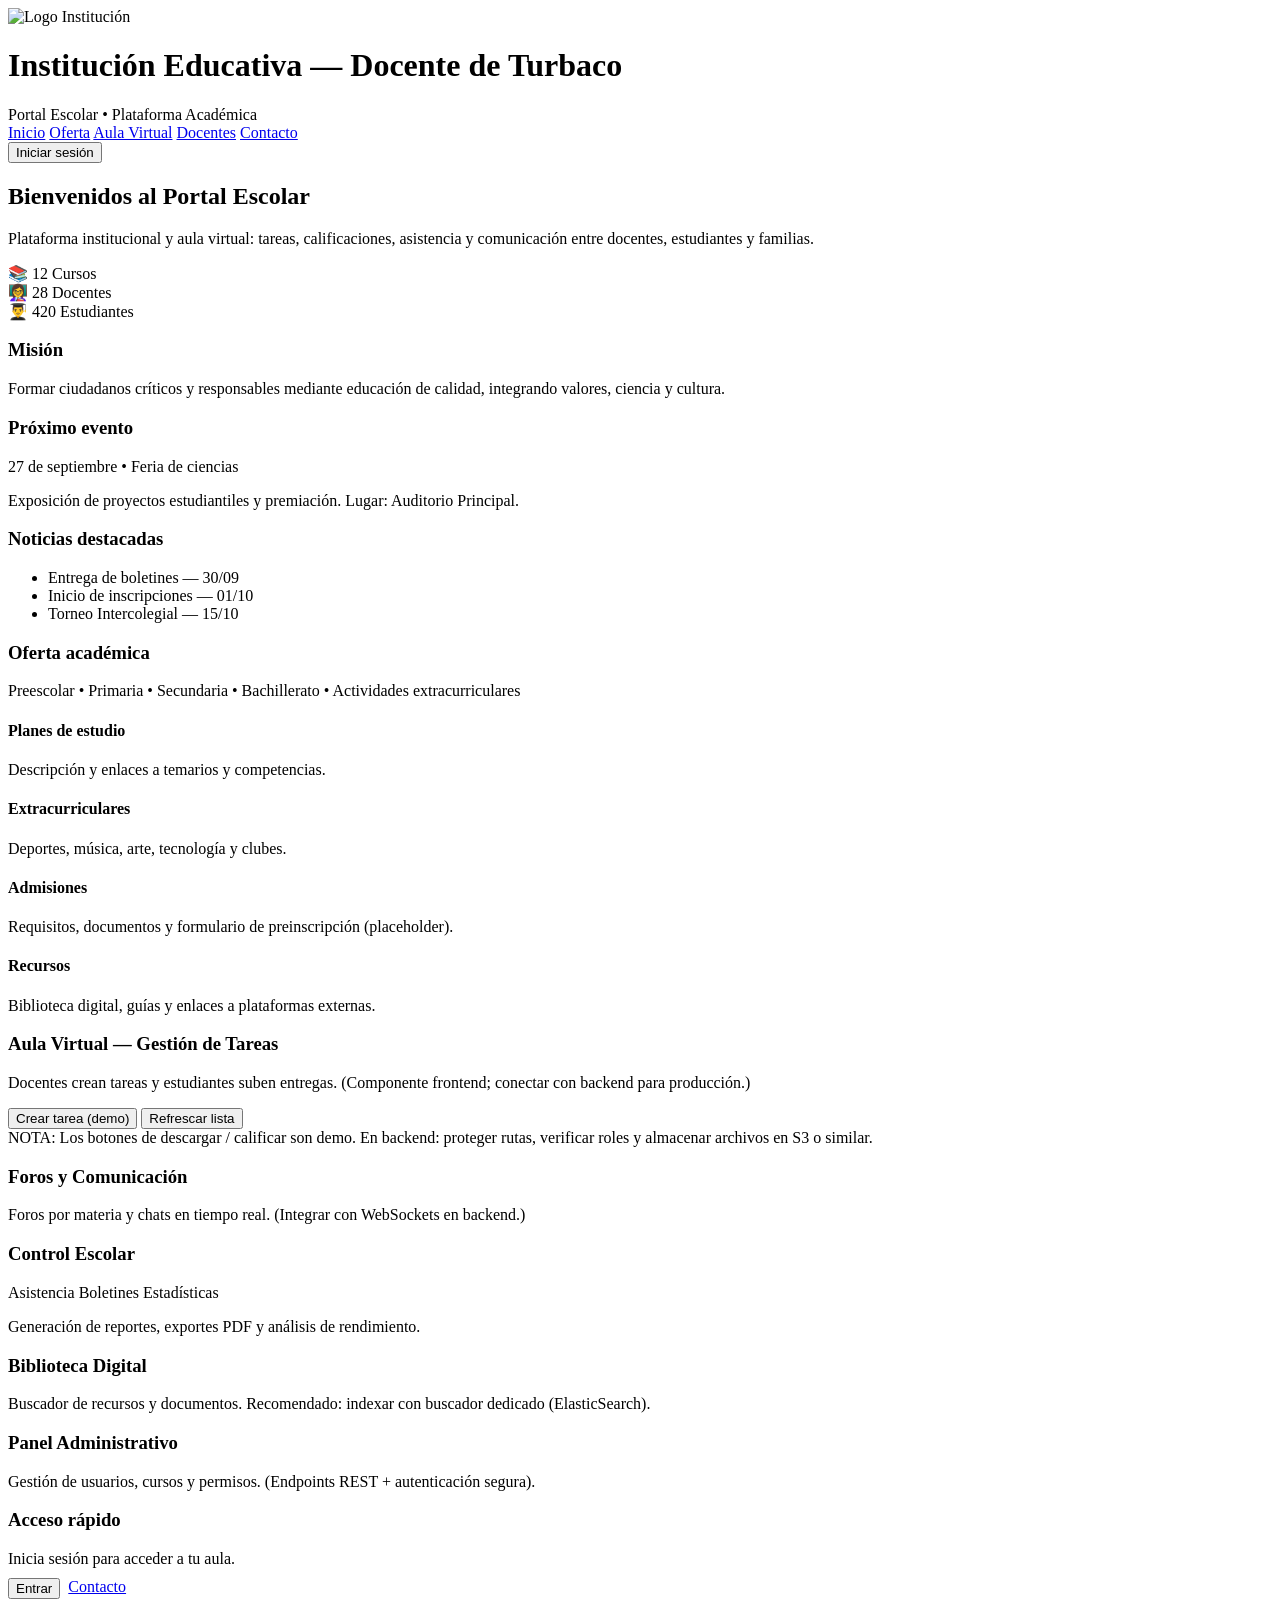
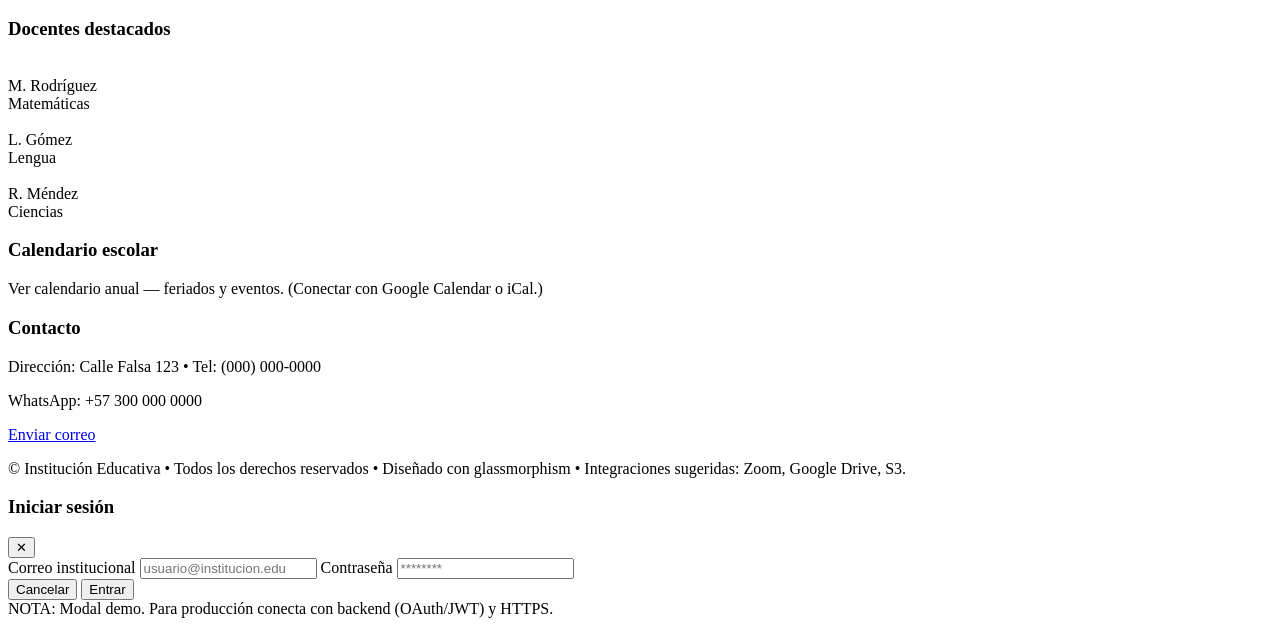
==== index.html @ c8704dec "Add files via upload" ====
<!doctype html>
<html lang="es">
<head>
  <meta charset="utf-8" />
  <meta name="viewport" content="width=device-width,initial-scale=1" />
  <title>Portal Escolar • Institución Educativa</title>
  <meta name="description" content="Portal escolar completo con aula virtual, gestión de tareas y diseño glassmorphism." />
  <link rel="icon" href="assets/favicon.ico" />
  <link rel="stylesheet" href="css/styles.css">
</head>
<body>
  <div class="container">
    <!-- HEADER -->
    <header class="topbar">
      <div class="brand">
        <img src="assets/logo.png" alt="Logo Institución" />
        <div>
          <h1>Institución Educativa — Docente de Turbaco</h1>
          <div class="muted subtitle">Portal Escolar • Plataforma Académica</div>
        </div>
      </div>

      <nav class="main-nav" aria-label="Navegación principal">
        <a href="#home">Inicio</a>
        <a href="#oferta">Oferta</a>
        <a href="#tareas">Aula Virtual</a>
        <a href="#docentes">Docentes</a>
        <a href="#contacto">Contacto</a>
      </nav>

      <div class="actions">
        <button class="btn" id="open-login">Iniciar sesión</button>
      </div>
    </header>

    <!-- HERO -->
    <section class="hero">
      <div class="hero-left glass" id="home">
        <h2>Bienvenidos al Portal Escolar</h2>
        <p class="lead">Plataforma institucional y aula virtual: tareas, calificaciones, asistencia y comunicación entre docentes, estudiantes y familias.</p>

        <div class="stats">
          <div class="stat">📚 12 Cursos</div>
          <div class="stat">👩‍🏫 28 Docentes</div>
          <div class="stat">👨‍🎓 420 Estudiantes</div>
        </div>

        <div class="divider"></div>

        <h3>Misión</h3>
        <p class="muted">Formar ciudadanos críticos y responsables mediante educación de calidad, integrando valores, ciencia y cultura.</p>
      </div>

      <aside class="hero-right">
        <div class="glass card">
          <h3>Próximo evento</h3>
          <div class="muted">27 de septiembre • Feria de ciencias</div>
          <p class="muted small">Exposición de proyectos estudiantiles y premiación. Lugar: Auditorio Principal.</p>
        </div>

        <div class="glass card">
          <h3>Noticias destacadas</h3>
          <ul class="muted small">
            <li>Entrega de boletines — 30/09</li>
            <li>Inicio de inscripciones — 01/10</li>
            <li>Torneo Intercolegial — 15/10</li>
          </ul>
        </div>
      </aside>
    </section>

    <!-- GRID PRINCIPAL -->
    <main class="grid">
      <!-- LEFT: contenido-->
      <div class="content">

        <!-- Oferta académica -->
        <section class="glass section" id="oferta" aria-labelledby="oferta-title">
          <div class="full">
            <h3 id="oferta-title">Oferta académica</h3>
            <p class="muted">Preescolar • Primaria • Secundaria • Bachillerato • Actividades extracurriculares</p>
          </div>

          <div class="item glass">
            <h4>Planes de estudio</h4>
            <p class="muted">Descripción y enlaces a temarios y competencias.</p>
          </div>

          <div class="item glass">
            <h4>Extracurriculares</h4>
            <p class="muted">Deportes, música, arte, tecnología y clubes.</p>
          </div>

          <div class="item glass">
            <h4>Admisiones</h4>
            <p class="muted">Requisitos, documentos y formulario de preinscripción (placeholder).</p>
          </div>

          <div class="item glass">
            <h4>Recursos</h4>
            <p class="muted">Biblioteca digital, guías y enlaces a plataformas externas.</p>
          </div>
        </section>

        <!-- Aula Virtual / Tareas -->
        <section class="glass task-module" id="tareas" aria-labelledby="tareas-title">
          <h3 id="tareas-title">Aula Virtual — Gestión de Tareas</h3>
          <p class="muted">Docentes crean tareas y estudiantes suben entregas. (Componente frontend; conectar con backend para producción.)</p>

          <div class="actions-quick">
            <button class="tag" id="createTaskBtn">Crear tarea (demo)</button>
            <button class="tag" id="refreshTasksBtn">Refrescar lista</button>
          </div>

          <div class="task-list" id="taskList" aria-live="polite"></div>

          <div class="muted note">NOTA: Los botones de descargar / calificar son demo. En backend: proteger rutas, verificar roles y almacenar archivos en S3 o similar.</div>
        </section>

        <!-- Foros -->
        <section class="glass">
          <h3>Foros y Comunicación</h3>
          <p class="muted">Foros por materia y chats en tiempo real. (Integrar con WebSockets en backend.)</p>
        </section>

        <!-- Control escolar -->
        <section class="glass">
          <h3>Control Escolar</h3>
          <div class="tags">
            <span class="tag">Asistencia</span>
            <span class="tag">Boletines</span>
            <span class="tag">Estadísticas</span>
          </div>
          <p class="muted">Generación de reportes, exportes PDF y análisis de rendimiento.</p>
        </section>

        <!-- Biblioteca -->
        <section class="glass">
          <h3>Biblioteca Digital</h3>
          <p class="muted">Buscador de recursos y documentos. Recomendado: indexar con buscador dedicado (ElasticSearch).</p>
        </section>

        <!-- Admin -->
        <section class="glass">
          <h3>Panel Administrativo</h3>
          <p class="muted">Gestión de usuarios, cursos y permisos. (Endpoints REST + autenticación segura).</p>
        </section>
      </div>

      <!-- RIGHT: sidebar -->
      <aside class="sidebar">
        <div class="glass panel">
          <h3>Acceso rápido</h3>
          <div class="muted">Inicia sesión para acceder a tu aula.</div>
          <div style="display:flex; gap:8px; margin-top:10px">
            <button class="btn" id="open-login-2">Entrar</button>
            <a href="#contacto" class="tag link">Contacto</a>
          </div>
        </div>

        <div class="glass panel" id="docentes">
          <h3>Docentes destacados</h3>
          <div class="teacher-list">
            <div class="teacher">
              <img src="https://via.placeholder.com/64" alt="">
              <div class="name">M. Rodríguez</div>
              <div class="muted small">Matemáticas</div>
            </div>
            <div class="teacher">
              <img src="https://via.placeholder.com/64" alt="">
              <div class="name">L. Gómez</div>
              <div class="muted small">Lengua</div>
            </div>
            <div class="teacher">
              <img src="https://via.placeholder.com/64" alt="">
              <div class="name">R. Méndez</div>
              <div class="muted small">Ciencias</div>
            </div>
          </div>
        </div>

        <div class="glass panel">
          <h3>Calendario escolar</h3>
          <p class="muted small">Ver calendario anual — feriados y eventos. (Conectar con Google Calendar o iCal.)</p>
        </div>

        <div class="glass panel" id="contacto">
          <h3>Contacto</h3>
          <p class="muted small">Dirección: Calle Falsa 123 • Tel: (000) 000-0000</p>
          <p class="muted small">WhatsApp: +57 300 000 0000</p>
          <p><a class="tag" href="mailto:colegio@ejemplo.edu">Enviar correo</a></p>
        </div>
      </aside>
    </main>

    <footer class="glass footer">
      © <span id="year"></span> Institución Educativa • Todos los derechos reservados • Diseñado con glassmorphism • Integraciones sugeridas: Zoom, Google Drive, S3.
    </footer>
  </div>

  <!-- LOGIN MODAL (FRONTEND SIMULADO) -->
  <div id="loginModal" class="modal" aria-hidden="true">
    <div class="modal-card">
      <div class="modal-head">
        <h3>Iniciar sesión</h3>
        <button class="close" id="closeLogin">✕</button>
      </div>

      <div class="modal-body">
        <label class="muted">Correo institucional</label>
        <input id="email" type="email" placeholder="usuario@institucion.edu" />
        <label class="muted">Contraseña</label>
        <input id="pass" type="password" placeholder="********" />
        <div class="modal-actions">
          <button class="tag" id="cancelLogin">Cancelar</button>
          <button class="btn" id="doLogin">Entrar</button>
        </div>
        <div class="muted small note">NOTA: Modal demo. Para producción conecta con backend (OAuth/JWT) y HTTPS.</div>
      </div>
    </div>
  </div>

  <script src="js/app.js"></script>
</body>
</html>
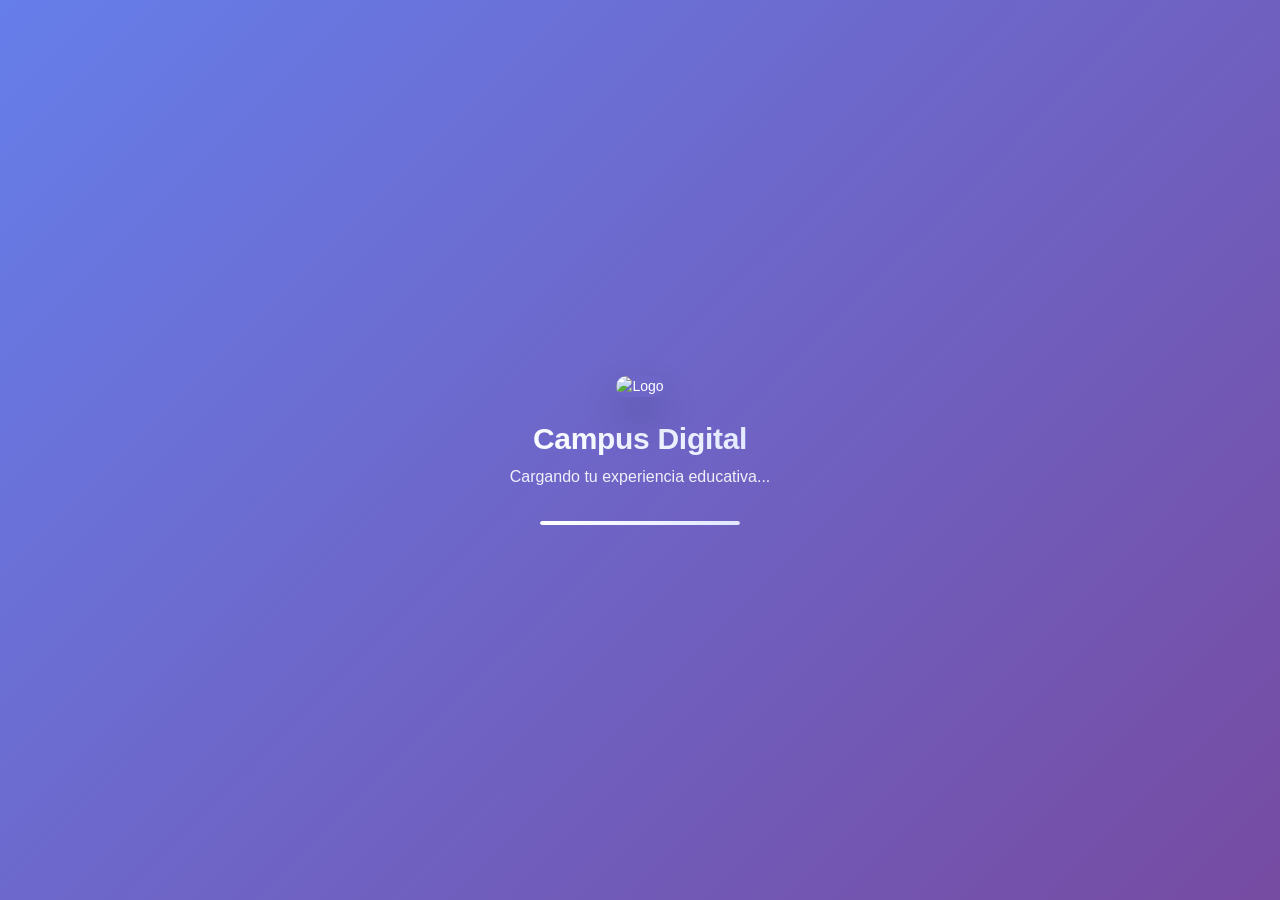
==== commit 48aa4adc: "Add files via upload" ====
--- a/index.html
+++ b/index.html
@@ -1,225 +1,705 @@
-<!doctype html>
-<html lang="es">
-<head>
-  <meta charset="utf-8" />
-  <meta name="viewport" content="width=device-width,initial-scale=1" />
-  <title>Portal Escolar • Institución Educativa</title>
-  <meta name="description" content="Portal escolar completo con aula virtual, gestión de tareas y diseño glassmorphism." />
-  <link rel="icon" href="assets/favicon.ico" />
-  <link rel="stylesheet" href="css/styles.css">
-</head>
-<body>
-  <div class="container">
-    <!-- HEADER -->
-    <header class="topbar">
-      <div class="brand">
-        <img src="assets/logo.png" alt="Logo Institución" />
-        <div>
-          <h1>Institución Educativa — Docente de Turbaco</h1>
-          <div class="muted subtitle">Portal Escolar • Plataforma Académica</div>
-        </div>
-      </div>
-
-      <nav class="main-nav" aria-label="Navegación principal">
-        <a href="#home">Inicio</a>
-        <a href="#oferta">Oferta</a>
-        <a href="#tareas">Aula Virtual</a>
-        <a href="#docentes">Docentes</a>
-        <a href="#contacto">Contacto</a>
-      </nav>
-
-      <div class="actions">
-        <button class="btn" id="open-login">Iniciar sesión</button>
-      </div>
-    </header>
-
-    <!-- HERO -->
-    <section class="hero">
-      <div class="hero-left glass" id="home">
-        <h2>Bienvenidos al Portal Escolar</h2>
-        <p class="lead">Plataforma institucional y aula virtual: tareas, calificaciones, asistencia y comunicación entre docentes, estudiantes y familias.</p>
-
-        <div class="stats">
-          <div class="stat">📚 12 Cursos</div>
-          <div class="stat">👩‍🏫 28 Docentes</div>
-          <div class="stat">👨‍🎓 420 Estudiantes</div>
-        </div>
-
-        <div class="divider"></div>
-
-        <h3>Misión</h3>
-        <p class="muted">Formar ciudadanos críticos y responsables mediante educación de calidad, integrando valores, ciencia y cultura.</p>
-      </div>
-
-      <aside class="hero-right">
-        <div class="glass card">
-          <h3>Próximo evento</h3>
-          <div class="muted">27 de septiembre • Feria de ciencias</div>
-          <p class="muted small">Exposición de proyectos estudiantiles y premiación. Lugar: Auditorio Principal.</p>
-        </div>
-
-        <div class="glass card">
-          <h3>Noticias destacadas</h3>
-          <ul class="muted small">
-            <li>Entrega de boletines — 30/09</li>
-            <li>Inicio de inscripciones — 01/10</li>
-            <li>Torneo Intercolegial — 15/10</li>
-          </ul>
-        </div>
-      </aside>
-    </section>
-
-    <!-- GRID PRINCIPAL -->
-    <main class="grid">
-      <!-- LEFT: contenido-->
-      <div class="content">
-
-        <!-- Oferta académica -->
-        <section class="glass section" id="oferta" aria-labelledby="oferta-title">
-          <div class="full">
-            <h3 id="oferta-title">Oferta académica</h3>
-            <p class="muted">Preescolar • Primaria • Secundaria • Bachillerato • Actividades extracurriculares</p>
-          </div>
-
-          <div class="item glass">
-            <h4>Planes de estudio</h4>
-            <p class="muted">Descripción y enlaces a temarios y competencias.</p>
-          </div>
-
-          <div class="item glass">
-            <h4>Extracurriculares</h4>
-            <p class="muted">Deportes, música, arte, tecnología y clubes.</p>
-          </div>
-
-          <div class="item glass">
-            <h4>Admisiones</h4>
-            <p class="muted">Requisitos, documentos y formulario de preinscripción (placeholder).</p>
-          </div>
-
-          <div class="item glass">
-            <h4>Recursos</h4>
-            <p class="muted">Biblioteca digital, guías y enlaces a plataformas externas.</p>
-          </div>
-        </section>
-
-        <!-- Aula Virtual / Tareas -->
-        <section class="glass task-module" id="tareas" aria-labelledby="tareas-title">
-          <h3 id="tareas-title">Aula Virtual — Gestión de Tareas</h3>
-          <p class="muted">Docentes crean tareas y estudiantes suben entregas. (Componente frontend; conectar con backend para producción.)</p>
-
-          <div class="actions-quick">
-            <button class="tag" id="createTaskBtn">Crear tarea (demo)</button>
-            <button class="tag" id="refreshTasksBtn">Refrescar lista</button>
-          </div>
-
-          <div class="task-list" id="taskList" aria-live="polite"></div>
-
-          <div class="muted note">NOTA: Los botones de descargar / calificar son demo. En backend: proteger rutas, verificar roles y almacenar archivos en S3 o similar.</div>
-        </section>
-
-        <!-- Foros -->
-        <section class="glass">
-          <h3>Foros y Comunicación</h3>
-          <p class="muted">Foros por materia y chats en tiempo real. (Integrar con WebSockets en backend.)</p>
-        </section>
-
-        <!-- Control escolar -->
-        <section class="glass">
-          <h3>Control Escolar</h3>
-          <div class="tags">
-            <span class="tag">Asistencia</span>
-            <span class="tag">Boletines</span>
-            <span class="tag">Estadísticas</span>
-          </div>
-          <p class="muted">Generación de reportes, exportes PDF y análisis de rendimiento.</p>
-        </section>
-
-        <!-- Biblioteca -->
-        <section class="glass">
-          <h3>Biblioteca Digital</h3>
-          <p class="muted">Buscador de recursos y documentos. Recomendado: indexar con buscador dedicado (ElasticSearch).</p>
-        </section>
-
-        <!-- Admin -->
-        <section class="glass">
-          <h3>Panel Administrativo</h3>
-          <p class="muted">Gestión de usuarios, cursos y permisos. (Endpoints REST + autenticación segura).</p>
-        </section>
-      </div>
-
-      <!-- RIGHT: sidebar -->
-      <aside class="sidebar">
-        <div class="glass panel">
-          <h3>Acceso rápido</h3>
-          <div class="muted">Inicia sesión para acceder a tu aula.</div>
-          <div style="display:flex; gap:8px; margin-top:10px">
-            <button class="btn" id="open-login-2">Entrar</button>
-            <a href="#contacto" class="tag link">Contacto</a>
-          </div>
-        </div>
-
-        <div class="glass panel" id="docentes">
-          <h3>Docentes destacados</h3>
-          <div class="teacher-list">
-            <div class="teacher">
-              <img src="https://via.placeholder.com/64" alt="">
-              <div class="name">M. Rodríguez</div>
-              <div class="muted small">Matemáticas</div>
-            </div>
-            <div class="teacher">
-              <img src="https://via.placeholder.com/64" alt="">
-              <div class="name">L. Gómez</div>
-              <div class="muted small">Lengua</div>
-            </div>
-            <div class="teacher">
-              <img src="https://via.placeholder.com/64" alt="">
-              <div class="name">R. Méndez</div>
-              <div class="muted small">Ciencias</div>
-            </div>
-          </div>
-        </div>
-
-        <div class="glass panel">
-          <h3>Calendario escolar</h3>
-          <p class="muted small">Ver calendario anual — feriados y eventos. (Conectar con Google Calendar o iCal.)</p>
-        </div>
-
-        <div class="glass panel" id="contacto">
-          <h3>Contacto</h3>
-          <p class="muted small">Dirección: Calle Falsa 123 • Tel: (000) 000-0000</p>
-          <p class="muted small">WhatsApp: +57 300 000 0000</p>
-          <p><a class="tag" href="mailto:colegio@ejemplo.edu">Enviar correo</a></p>
-        </div>
-      </aside>
-    </main>
-
-    <footer class="glass footer">
-      © <span id="year"></span> Institución Educativa • Todos los derechos reservados • Diseñado con glassmorphism • Integraciones sugeridas: Zoom, Google Drive, S3.
-    </footer>
-  </div>
-
-  <!-- LOGIN MODAL (FRONTEND SIMULADO) -->
-  <div id="loginModal" class="modal" aria-hidden="true">
-    <div class="modal-card">
-      <div class="modal-head">
-        <h3>Iniciar sesión</h3>
-        <button class="close" id="closeLogin">✕</button>
-      </div>
-
-      <div class="modal-body">
-        <label class="muted">Correo institucional</label>
-        <input id="email" type="email" placeholder="usuario@institucion.edu" />
-        <label class="muted">Contraseña</label>
-        <input id="pass" type="password" placeholder="********" />
-        <div class="modal-actions">
-          <button class="tag" id="cancelLogin">Cancelar</button>
-          <button class="btn" id="doLogin">Entrar</button>
-        </div>
-        <div class="muted small note">NOTA: Modal demo. Para producción conecta con backend (OAuth/JWT) y HTTPS.</div>
-      </div>
-    </div>
-  </div>
-
-  <script src="js/app.js"></script>
-</body>
-</html>
+<!DOCTYPE html>
+<html lang="es">
+<head>
+    <meta charset="UTF-8">
+    <meta name="viewport" content="width=device-width, initial-scale=1.0">
+    <title>Campus Digital - Colegio San Martín de Porres</title>
+    <meta name="description" content="Plataforma educativa digital más avanzada para educación virtual e híbrida">
+    <meta name="keywords" content="educación, virtual, inteligencia artificial, aulas virtuales">
+    
+    <!-- PWA Configuration -->
+    <link rel="manifest" href="#" data-manifest>
+    <meta name="theme-color" content="#3b82f6">
+    <meta name="apple-mobile-web-app-capable" content="yes">
+    <meta name="apple-mobile-web-app-status-bar-style" content="default">
+    <meta name="apple-mobile-web-app-title" content="Campus Digital">
+    
+    <!-- Preconnect for performance -->
+    <link rel="preconnect" href="https://fonts.googleapis.com">
+    <link rel="preconnect" href="https://cdn.jsdelivr.net">
+    
+    <!-- External Libraries -->
+    <script src="https://cdn.jsdelivr.net/npm/chart.js"></script>
+    <script src="https://unpkg.com/lottie-web@5.12.2/build/player/lottie.min.js"></script>
+    
+    <link rel="stylesheet" href="style.css">
+</head>
+<body>
+    <!-- Splash Screen -->
+    <div id="splash-screen" class="splash-screen">
+        <div class="splash-content">
+            <div class="splash-logo">
+                <img src="https://ui-avatars.com/api/?name=CSM&background=3b82f6&color=fff&size=100" alt="Logo" class="splash-img">
+            </div>
+            <h1 class="splash-title">Campus Digital</h1>
+            <p class="splash-subtitle">Cargando tu experiencia educativa...</p>
+            <div class="splash-loader">
+                <div class="loader-bar"></div>
+            </div>
+        </div>
+    </div>
+
+    <!-- Login Screen -->
+    <div id="login-screen" class="login-screen hidden">
+        <div class="login-container">
+            <div class="login-header">
+                <img src="https://ui-avatars.com/api/?name=CSM&background=3b82f6&color=fff&size=80" alt="Logo" class="login-logo">
+                <h1>Campus Digital</h1>
+                <p>Colegio San Martín de Porres</p>
+            </div>
+            
+            <form id="login-form" class="login-form">
+                <div class="form-group">
+                    <label class="form-label">Email o Código Estudiantil</label>
+                    <input type="text" class="form-control" id="login-email" required placeholder="maria.gonzalez@colegiosanmartin.edu.co">
+                </div>
+                
+                <div class="form-group">
+                    <label class="form-label">Contraseña</label>
+                    <div class="password-input-container">
+                        <input type="password" class="form-control" id="login-password" required placeholder="••••••••">
+                        <button type="button" class="password-toggle" id="toggle-password">👁️</button>
+                    </div>
+                </div>
+                
+                <div class="form-group">
+                    <label class="checkbox-label">
+                        <input type="checkbox" id="remember-me">
+                        <span class="checkmark"></span>
+                        Recordar sesión
+                    </label>
+                </div>
+                
+                <button type="submit" class="btn btn--primary btn--full-width login-btn">Iniciar Sesión</button>
+                
+                <div class="login-options">
+                    <a href="#" class="login-link">¿Olvidaste tu contraseña?</a>
+                    <a href="#" class="login-link" id="register-link">Crear cuenta nueva</a>
+                </div>
+                
+                <div class="login-divider">
+                    <span>O continúa con</span>
+                </div>
+                
+                <div class="social-login">
+                    <button type="button" class="btn btn--outline social-btn">
+                        <span>🔐</span> Google SSO
+                    </button>
+                    <button type="button" class="btn btn--outline social-btn">
+                        <span>🏢</span> Microsoft 365
+                    </button>
+                </div>
+            </form>
+        </div>
+    </div>
+
+    <!-- 2FA Screen -->
+    <div id="twofa-screen" class="login-screen hidden">
+        <div class="login-container">
+            <div class="login-header">
+                <h2>Verificación en Dos Pasos</h2>
+                <p>Ingresa el código de 6 dígitos enviado a tu dispositivo</p>
+            </div>
+            
+            <form id="twofa-form" class="login-form">
+                <div class="twofa-inputs">
+                    <input type="text" class="twofa-digit" maxlength="1" pattern="[0-9]" required>
+                    <input type="text" class="twofa-digit" maxlength="1" pattern="[0-9]" required>
+                    <input type="text" class="twofa-digit" maxlength="1" pattern="[0-9]" required>
+                    <input type="text" class="twofa-digit" maxlength="1" pattern="[0-9]" required>
+                    <input type="text" class="twofa-digit" maxlength="1" pattern="[0-9]" required>
+                    <input type="text" class="twofa-digit" maxlength="1" pattern="[0-9]" required>
+                </div>
+                
+                <button type="submit" class="btn btn--primary btn--full-width">Verificar</button>
+                
+                <div class="twofa-options">
+                    <button type="button" class="btn btn--outline btn--sm" id="resend-code">Reenviar código</button>
+                    <button type="button" class="btn btn--outline btn--sm" id="use-backup">Usar código de respaldo</button>
+                </div>
+            </form>
+        </div>
+    </div>
+
+    <!-- Onboarding Screen -->
+    <div id="onboarding-screen" class="onboarding-screen hidden">
+        <div class="onboarding-container">
+            <div class="onboarding-progress">
+                <div class="progress-bar">
+                    <div class="progress-fill" id="onboarding-progress"></div>
+                </div>
+                <span class="progress-text">Paso <span id="current-step">1</span> de 4</span>
+            </div>
+            
+            <div class="onboarding-content" id="onboarding-content">
+                <!-- Steps will be dynamically inserted -->
+            </div>
+            
+            <div class="onboarding-navigation">
+                <button class="btn btn--outline" id="prev-step" style="visibility: hidden;">Anterior</button>
+                <button class="btn btn--primary" id="next-step">Siguiente</button>
+            </div>
+        </div>
+    </div>
+
+    <!-- Main Application -->
+    <div id="main-app" class="main-app hidden">
+        <!-- Navigation Sidebar -->
+        <nav class="sidebar" id="sidebar">
+            <div class="sidebar-header">
+                <img src="https://ui-avatars.com/api/?name=CSM&background=3b82f6&color=fff&size=40" alt="Logo" class="sidebar-logo">
+                <div class="sidebar-title">
+                    <h3>Campus Digital</h3>
+                    <span class="sidebar-subtitle">v3.2.1</span>
+                </div>
+                <button class="sidebar-toggle" id="sidebar-toggle">◀</button>
+            </div>
+            
+            <div class="sidebar-user">
+                <img src="https://ui-avatars.com/api/?name=Maria+Gonzalez&background=3b82f6&color=fff&size=48" alt="Avatar" class="user-avatar">
+                <div class="user-info">
+                    <h4>María González</h4>
+                    <span class="user-role">Estudiante - 11° A</span>
+                    <div class="user-level">
+                        <span class="level-badge level-gold">Oro</span>
+                        <span class="level-points">4,250 pts</span>
+                    </div>
+                </div>
+            </div>
+            
+            <ul class="sidebar-menu" id="sidebar-menu">
+                <li class="menu-item active" data-view="dashboard">
+                    <span class="menu-icon">📊</span>
+                    <span class="menu-text">Dashboard</span>
+                    <span class="menu-badge">3</span>
+                </li>
+                <li class="menu-item" data-view="virtual-classroom">
+                    <span class="menu-icon">📹</span>
+                    <span class="menu-text">Aulas Virtuales</span>
+                    <span class="menu-badge live">En vivo</span>
+                </li>
+                <li class="menu-item" data-view="assignments">
+                    <span class="menu-icon">📝</span>
+                    <span class="menu-text">Tareas</span>
+                    <span class="menu-badge">5</span>
+                </li>
+                <li class="menu-item" data-view="exams">
+                    <span class="menu-icon">📋</span>
+                    <span class="menu-text">Exámenes</span>
+                </li>
+                <li class="menu-item" data-view="grades">
+                    <span class="menu-icon">📈</span>
+                    <span class="menu-text">Calificaciones</span>
+                </li>
+                <li class="menu-item" data-view="calendar">
+                    <span class="menu-icon">📅</span>
+                    <span class="menu-text">Calendario</span>
+                </li>
+                <li class="menu-item" data-view="library">
+                    <span class="menu-icon">📚</span>
+                    <span class="menu-text">Biblioteca</span>
+                </li>
+                <li class="menu-item" data-view="messages">
+                    <span class="menu-icon">💬</span>
+                    <span class="menu-text">Mensajes</span>
+                    <span class="menu-badge">2</span>
+                </li>
+                <li class="menu-item" data-view="forums">
+                    <span class="menu-icon">🗣️</span>
+                    <span class="menu-text">Foros</span>
+                </li>
+                <li class="menu-item" data-view="achievements">
+                    <span class="menu-icon">🏆</span>
+                    <span class="menu-text">Logros</span>
+                </li>
+                <li class="menu-separator"></li>
+                <li class="menu-item" data-view="analytics">
+                    <span class="menu-icon">📊</span>
+                    <span class="menu-text">Analytics IA</span>
+                </li>
+                <li class="menu-item" data-view="settings">
+                    <span class="menu-icon">⚙️</span>
+                    <span class="menu-text">Configuración</span>
+                </li>
+            </ul>
+            
+            <div class="sidebar-footer">
+                <div class="server-status">
+                    <div class="status-indicator status-online"></div>
+                    <span>Conectado - 99.97% uptime</span>
+                </div>
+                <button class="btn btn--outline btn--sm" id="logout-btn">Cerrar Sesión</button>
+            </div>
+        </nav>
+
+        <!-- Top Header -->
+        <header class="top-header">
+            <div class="header-left">
+                <button class="btn btn--outline btn--sm mobile-menu-toggle" id="mobile-menu-toggle">☰</button>
+                <div class="breadcrumb" id="breadcrumb">
+                    <span>Dashboard</span>
+                </div>
+            </div>
+            
+            <div class="header-center">
+                <div class="search-container">
+                    <input type="text" class="search-input" placeholder="Buscar materias, tareas, profesores..." id="global-search">
+                    <button class="search-btn">🔍</button>
+                </div>
+            </div>
+            
+            <div class="header-right">
+                <div class="quick-actions">
+                    <button class="quick-action-btn" id="ai-assistant-btn" title="Asistente IA">🤖</button>
+                    <button class="quick-action-btn" id="notifications-btn" title="Notificaciones">
+                        🔔
+                        <span class="notification-dot"></span>
+                    </button>
+                    <button class="quick-action-btn" id="theme-toggle" title="Cambiar tema">🌞</button>
+                </div>
+                
+                <div class="user-menu" id="user-menu">
+                    <img src="https://ui-avatars.com/api/?name=Maria+Gonzalez&background=3b82f6&color=fff&size=32" alt="Avatar" class="user-menu-avatar">
+                    <div class="user-menu-dropdown hidden" id="user-menu-dropdown">
+                        <a href="#" class="dropdown-item">Mi Perfil</a>
+                        <a href="#" class="dropdown-item">Configuración</a>
+                        <a href="#" class="dropdown-item">Ayuda</a>
+                        <hr class="dropdown-separator">
+                        <a href="#" class="dropdown-item" id="logout-dropdown">Cerrar Sesión</a>
+                    </div>
+                </div>
+            </div>
+        </header>
+
+        <!-- Main Content Area -->
+        <main class="main-content" id="main-content">
+            <!-- Dashboard View -->
+            <div id="dashboard-view" class="view active">
+                <div class="dashboard-header">
+                    <div class="welcome-section">
+                        <h1>¡Bienvenida de vuelta, María! 👋</h1>
+                        <p>Es sábado, 27 de septiembre de 2025 - Tienes 3 tareas pendientes y 1 examen próximo</p>
+                    </div>
+                    
+                    <div class="quick-stats">
+                        <div class="stat-card">
+                            <div class="stat-icon">📚</div>
+                            <div class="stat-content">
+                                <h3>8.7</h3>
+                                <p>Promedio General</p>
+                                <span class="stat-change positive">+0.3 este mes</span>
+                            </div>
+                        </div>
+                        <div class="stat-card">
+                            <div class="stat-icon">🏆</div>
+                            <div class="stat-content">
+                                <h3>15</h3>
+                                <p>Ranking Clase</p>
+                                <span class="stat-change positive">↑2 posiciones</span>
+                            </div>
+                        </div>
+                        <div class="stat-card">
+                            <div class="stat-icon">⭐</div>
+                            <div class="stat-content">
+                                <h3>23</h3>
+                                <p>Logros Desbloqueados</p>
+                                <span class="stat-change">2 nuevos</span>
+                            </div>
+                        </div>
+                        <div class="stat-card">
+                            <div class="stat-icon">📈</div>
+                            <div class="stat-content">
+                                <h3>67%</h3>
+                                <p>Progreso Nivel</p>
+                                <span class="stat-change">Oro → Platino</span>
+                            </div>
+                        </div>
+                    </div>
+                </div>
+
+                <div class="dashboard-grid">
+                    <!-- Urgent Tasks Widget -->
+                    <div class="dashboard-widget urgent-tasks">
+                        <div class="widget-header">
+                            <h3>⚠️ Tareas Urgentes</h3>
+                            <button class="widget-action" id="view-all-tasks">Ver todas</button>
+                        </div>
+                        <div class="widget-content">
+                            <div class="urgent-task">
+                                <div class="task-priority high"></div>
+                                <div class="task-info">
+                                    <h4>Análisis de Funciones Cuadráticas</h4>
+                                    <p>Matemáticas • Vence hoy a las 23:59</p>
+                                    <div class="task-progress">
+                                        <div class="progress-bar">
+                                            <div class="progress-fill" style="width: 60%"></div>
+                                        </div>
+                                        <span>60% completado</span>
+                                    </div>
+                                </div>
+                                <button class="btn btn--primary btn--sm">Continuar</button>
+                            </div>
+                        </div>
+                    </div>
+
+                    <!-- Upcoming Events -->
+                    <div class="dashboard-widget upcoming-events">
+                        <div class="widget-header">
+                            <h3>📅 Próximos Eventos</h3>
+                            <button class="widget-action" id="view-calendar">Ver calendario</button>
+                        </div>
+                        <div class="widget-content">
+                            <div class="event-item">
+                                <div class="event-date">
+                                    <span class="date-day">28</span>
+                                    <span class="date-month">Sep</span>
+                                </div>
+                                <div class="event-info">
+                                    <h4>Examen Parcial Matemáticas</h4>
+                                    <p>08:00 - 09:30 • Aula 201</p>
+                                    <span class="event-type exam">Examen</span>
+                                </div>
+                            </div>
+                            <div class="event-item">
+                                <div class="event-date">
+                                    <span class="date-day">01</span>
+                                    <span class="date-month">Oct</span>
+                                </div>
+                                <div class="event-info">
+                                    <h4>Feria de Ciencias</h4>
+                                    <p>09:00 - 16:00 • Gimnasio</p>
+                                    <span class="event-type special">Evento Especial</span>
+                                </div>
+                            </div>
+                        </div>
+                    </div>
+
+                    <!-- Performance Analytics -->
+                    <div class="dashboard-widget performance-chart">
+                        <div class="widget-header">
+                            <h3>📊 Rendimiento Académico</h3>
+                            <select class="form-control widget-select">
+                                <option>Últimos 6 meses</option>
+                                <option>Este año</option>
+                                <option>Por materia</option>
+                            </select>
+                        </div>
+                        <div class="widget-content">
+                            <canvas id="performance-chart" style="position: relative; height: 250px;"></canvas>
+                        </div>
+                    </div>
+
+                    <!-- AI Recommendations -->
+                    <div class="dashboard-widget ai-recommendations">
+                        <div class="widget-header">
+                            <h3>🤖 Recomendaciones IA</h3>
+                            <span class="ai-badge">Powered by AI</span>
+                        </div>
+                        <div class="widget-content">
+                            <div class="recommendation-item">
+                                <div class="rec-icon">💡</div>
+                                <div class="rec-content">
+                                    <h4>Refuerza Historia de Colombia</h4>
+                                    <p>Tu rendimiento ha bajado 5% este mes. Te recomiendo revisar las causas de la independencia.</p>
+                                    <button class="btn btn--outline btn--sm">Ver recursos</button>
+                                </div>
+                            </div>
+                            <div class="recommendation-item">
+                                <div class="rec-icon">🎯</div>
+                                <div class="rec-content">
+                                    <h4>Mantén el nivel en Matemáticas</h4>
+                                    <p>Excelente progreso en derivadas. Continúa con esta metodología de estudio.</p>
+                                    <button class="btn btn--outline btn--sm">Ver estrategia</button>
+                                </div>
+                            </div>
+                        </div>
+                    </div>
+
+                    <!-- Recent Messages -->
+                    <div class="dashboard-widget recent-messages">
+                        <div class="widget-header">
+                            <h3>💬 Mensajes Recientes</h3>
+                            <button class="widget-action" id="view-all-messages">Ver todos</button>
+                        </div>
+                        <div class="widget-content">
+                            <div class="message-item unread">
+                                <img src="https://ui-avatars.com/api/?name=Carlos+Lopez&background=ef4444&color=fff&size=40" alt="Avatar" class="message-avatar">
+                                <div class="message-info">
+                                    <h4>Carlos López</h4>
+                                    <p>Recuerda que el examen de derivadas es mañana. Repasa los ejercicios...</p>
+                                    <span class="message-time">Hace 2 horas</span>
+                                </div>
+                                <div class="message-status">
+                                    <span class="unread-dot"></span>
+                                </div>
+                            </div>
+                        </div>
+                    </div>
+
+                    <!-- Study Streak -->
+                    <div class="dashboard-widget study-streak">
+                        <div class="widget-header">
+                            <h3>🔥 Racha de Estudio</h3>
+                        </div>
+                        <div class="widget-content text-center">
+                            <div class="streak-number">7</div>
+                            <p>Días consecutivos</p>
+                            <div class="streak-calendar">
+                                <div class="streak-day active"></div>
+                                <div class="streak-day active"></div>
+                                <div class="streak-day active"></div>
+                                <div class="streak-day active"></div>
+                                <div class="streak-day active"></div>
+                                <div class="streak-day active"></div>
+                                <div class="streak-day active"></div>
+                            </div>
+                            <p class="streak-message">¡Increíble! Mantén el ritmo para desbloquear el logro "Estudiante Constante"</p>
+                        </div>
+                    </div>
+                </div>
+            </div>
+
+            <!-- Virtual Classroom View -->
+            <div id="virtual-classroom-view" class="view hidden">
+                <div class="classroom-header">
+                    <h1>📹 Aulas Virtuales</h1>
+                    <div class="classroom-actions">
+                        <button class="btn btn--primary" id="join-random-class">Unirse a Clase</button>
+                        <button class="btn btn--outline" id="schedule-class">Programar Clase</button>
+                    </div>
+                </div>
+
+                <div class="classroom-tabs">
+                    <button class="tab-btn active" data-tab="active-classes">Clases Activas</button>
+                    <button class="tab-btn" data-tab="upcoming-classes">Próximas</button>
+                    <button class="tab-btn" data-tab="recorded-classes">Grabaciones</button>
+                </div>
+
+                <div class="tab-content">
+                    <div id="active-classes" class="tab-pane active">
+                        <div class="class-grid">
+                            <div class="class-card live">
+                                <div class="class-thumbnail">
+                                    <div class="live-indicator">🔴 EN VIVO</div>
+                                    <div class="class-preview">
+                                        <div class="participant-count">23 participantes</div>
+                                    </div>
+                                </div>
+                                <div class="class-info">
+                                    <h3>Matemáticas - Repaso Derivadas</h3>
+                                    <p>Prof. Carlos López</p>
+                                    <div class="class-meta">
+                                        <span>⏱️ Iniciado hace 15 min</span>
+                                        <span>📍 Aula Virtual 201</span>
+                                    </div>
+                                    <button class="btn btn--primary btn--full-width join-class-btn" data-room="math-derivatives">Unirse Ahora</button>
+                                </div>
+                            </div>
+                        </div>
+                    </div>
+                </div>
+            </div>
+
+            <!-- Full Classroom Interface -->
+            <div id="classroom-interface" class="classroom-interface hidden">
+                <div class="classroom-header-bar">
+                    <div class="class-title">Matemáticas - Repaso Derivadas</div>
+                    <div class="class-time" id="class-timer">15:32</div>
+                    <button class="btn btn--outline btn--sm" id="leave-class">Salir</button>
+                </div>
+
+                <div class="classroom-layout">
+                    <div class="video-area">
+                        <div class="main-video">
+                            <div class="video-placeholder">
+                                <div class="teacher-video">
+                                    <img src="https://ui-avatars.com/api/?name=Carlos+Lopez&background=ef4444&color=fff&size=200" alt="Profesor" class="teacher-avatar">
+                                    <div class="video-controls">
+                                        <span class="teacher-name">Prof. Carlos López</span>
+                                        <div class="audio-indicator active"></div>
+                                    </div>
+                                </div>
+                            </div>
+                        </div>
+                        
+                        <div class="participants-grid">
+                            <div class="participant-video">
+                                <img src="https://ui-avatars.com/api/?name=Maria+G&background=3b82f6&color=fff&size=80" alt="Tú" class="participant-avatar">
+                                <span class="participant-name">Tú</span>
+                                <div class="participant-controls">
+                                    <span class="mute-indicator"></span>
+                                </div>
+                            </div>
+                            <div class="participant-video">
+                                <img src="https://ui-avatars.com/api/?name=Ana+M&background=10b981&color=fff&size=80" alt="Ana" class="participant-avatar">
+                                <span class="participant-name">Ana M.</span>
+                            </div>
+                            <div class="participant-video">
+                                <img src="https://ui-avatars.com/api/?name=Carlos+S&background=f59e0b&color=fff&size=80" alt="Carlos" class="participant-avatar">
+                                <span class="participant-name">Carlos S.</span>
+                            </div>
+                        </div>
+                    </div>
+
+                    <div class="whiteboard-area">
+                        <div class="whiteboard-toolbar">
+                            <button class="tool-btn active" data-tool="pen">✏️</button>
+                            <button class="tool-btn" data-tool="eraser">🧽</button>
+                            <button class="tool-btn" data-tool="text">📝</button>
+                            <button class="tool-btn" data-tool="shapes">🔷</button>
+                            <div class="color-picker">
+                                <input type="color" value="#000000" id="pen-color">
+                            </div>
+                            <button class="tool-btn" id="clear-board">🗑️</button>
+                        </div>
+                        <canvas id="whiteboard" width="800" height="600"></canvas>
+                    </div>
+
+                    <div class="chat-panel">
+                        <div class="chat-header">
+                            <h4>Chat de Clase</h4>
+                            <span class="participants-count">23 participantes</span>
+                        </div>
+                        <div class="chat-messages" id="chat-messages">
+                            <div class="chat-message">
+                                <strong>Prof. López:</strong> Bienvenidos al repaso de derivadas
+                            </div>
+                            <div class="chat-message">
+                                <strong>Ana M:</strong> ¿Podría repetir la regla de la cadena?
+                            </div>
+                        </div>
+                        <div class="chat-input-container">
+                            <input type="text" class="chat-input" placeholder="Escribe un mensaje..." id="chat-input">
+                            <button class="chat-send" id="send-message">📤</button>
+                        </div>
+                    </div>
+                </div>
+
+                <div class="classroom-controls">
+                    <button class="control-btn" id="mute-btn">🎤</button>
+                    <button class="control-btn" id="video-btn">📹</button>
+                    <button class="control-btn" id="screen-share-btn">🖥️</button>
+                    <button class="control-btn" id="raise-hand-btn">✋</button>
+                    <button class="control-btn" id="record-btn">🔴</button>
+                    <button class="control-btn" id="more-options">⚙️</button>
+                </div>
+            </div>
+
+            <!-- Other Views (simplified structure for brevity) -->
+            <div id="assignments-view" class="view hidden">
+                <h1>📝 Gestión de Tareas</h1>
+                <!-- Assignments content will be populated by JavaScript -->
+            </div>
+
+            <div id="exams-view" class="view hidden">
+                <h1>📋 Sistema de Exámenes</h1>
+                <!-- Exams content will be populated by JavaScript -->
+            </div>
+
+            <div id="grades-view" class="view hidden">
+                <h1>📈 Calificaciones y Reportes</h1>
+                <!-- Grades content will be populated by JavaScript -->
+            </div>
+
+            <div id="calendar-view" class="view hidden">
+                <h1>📅 Calendario Académico Inteligente</h1>
+                <!-- Calendar content will be populated by JavaScript -->
+            </div>
+
+            <div id="library-view" class="view hidden">
+                <h1>📚 Biblioteca Digital</h1>
+                <!-- Library content will be populated by JavaScript -->
+            </div>
+
+            <div id="messages-view" class="view hidden">
+                <h1>💬 Centro de Comunicaciones</h1>
+                <!-- Messages content will be populated by JavaScript -->
+            </div>
+
+            <div id="forums-view" class="view hidden">
+                <h1>🗣️ Foros de Discusión</h1>
+                <!-- Forums content will be populated by JavaScript -->
+            </div>
+
+            <div id="achievements-view" class="view hidden">
+                <h1>🏆 Sistema de Logros</h1>
+                <!-- Achievements content will be populated by JavaScript -->
+            </div>
+
+            <div id="analytics-view" class="view hidden">
+                <h1>📊 Analytics e Inteligencia Artificial</h1>
+                <!-- Analytics content will be populated by JavaScript -->
+            </div>
+
+            <div id="settings-view" class="view hidden">
+                <h1>⚙️ Configuración Avanzada</h1>
+                <!-- Settings content will be populated by JavaScript -->
+            </div>
+        </main>
+    </div>
+
+    <!-- AI Assistant Chat -->
+    <div id="ai-chat" class="ai-chat hidden">
+        <div class="ai-chat-header">
+            <div class="ai-avatar">🤖</div>
+            <div class="ai-info">
+                <h4>Asistente Educativo IA</h4>
+                <span class="ai-status">En línea</span>
+            </div>
+            <button class="ai-close" id="close-ai-chat">✖️</button>
+        </div>
+        
+        <div class="ai-chat-messages" id="ai-chat-messages">
+            <div class="ai-message">
+                <div class="message-avatar">🤖</div>
+                <div class="message-content">
+                    ¡Hola María! 👋 Soy tu asistente educativo inteligente. Puedo ayudarte con:
+                    <ul>
+                        <li>📚 Explicar conceptos difíciles</li>
+                        <li>📝 Revisar tus tareas</li>
+                        <li>📊 Analizar tu rendimiento</li>
+                        <li>📅 Planificar tu estudio</li>
+                    </ul>
+                    ¿En qué puedo ayudarte hoy?
+                </div>
+            </div>
+        </div>
+        
+        <div class="ai-chat-input">
+            <input type="text" class="ai-input" placeholder="Pregúntame cualquier cosa..." id="ai-input">
+            <button class="ai-send" id="ai-send">📤</button>
+        </div>
+        
+        <div class="ai-suggestions">
+            <button class="suggestion-btn">Explicar derivadas</button>
+            <button class="suggestion-btn">Revisar mi progreso</button>
+            <button class="suggestion-btn">Crear plan de estudio</button>
+        </div>
+    </div>
+
+    <!-- Notifications Panel -->
+    <div id="notifications-panel" class="notifications-panel hidden">
+        <div class="notifications-header">
+            <h4>🔔 Notificaciones</h4>
+            <button class="mark-all-read">Marcar todas como leídas</button>
+        </div>
+        <div class="notifications-content">
+            <!-- Notifications will be populated by JavaScript -->
+        </div>
+    </div>
+
+    <!-- Loading Overlay -->
+    <div id="loading-overlay" class="loading-overlay hidden">
+        <div class="loading-content">
+            <div class="loading-spinner"></div>
+            <p id="loading-text">Cargando...</p>
+        </div>
+    </div>
+
+    <!-- Toast Notifications -->
+    <div id="toast-container" class="toast-container"></div>
+
+    <!-- JavaScript -->
+    <script src="app.js"></script>
+</body>
+</html>
--- a/style.css
+++ b/style.css
@@ -0,0 +1,2828 @@
+:root {
+  /* Primitive Color Tokens */
+  --color-white: rgba(255, 255, 255, 1);
+  --color-black: rgba(0, 0, 0, 1);
+  --color-cream-50: rgba(252, 252, 249, 1);
+  --color-cream-100: rgba(255, 255, 253, 1);
+  --color-gray-200: rgba(245, 245, 245, 1);
+  --color-gray-300: rgba(167, 169, 169, 1);
+  --color-gray-400: rgba(119, 124, 124, 1);
+  --color-slate-500: rgba(98, 108, 113, 1);
+  --color-brown-600: rgba(94, 82, 64, 1);
+  --color-charcoal-700: rgba(31, 33, 33, 1);
+  --color-charcoal-800: rgba(38, 40, 40, 1);
+  --color-slate-900: rgba(19, 52, 59, 1);
+  --color-teal-300: rgba(50, 184, 198, 1);
+  --color-teal-400: rgba(45, 166, 178, 1);
+  --color-teal-500: rgba(33, 128, 141, 1);
+  --color-teal-600: rgba(29, 116, 128, 1);
+  --color-teal-700: rgba(26, 104, 115, 1);
+  --color-teal-800: rgba(41, 150, 161, 1);
+  --color-red-400: rgba(255, 84, 89, 1);
+  --color-red-500: rgba(192, 21, 47, 1);
+  --color-orange-400: rgba(230, 129, 97, 1);
+  --color-orange-500: rgba(168, 75, 47, 1);
+
+  /* RGB versions for opacity control */
+  --color-brown-600-rgb: 94, 82, 64;
+  --color-teal-500-rgb: 33, 128, 141;
+  --color-slate-900-rgb: 19, 52, 59;
+  --color-slate-500-rgb: 98, 108, 113;
+  --color-red-500-rgb: 192, 21, 47;
+  --color-red-400-rgb: 255, 84, 89;
+  --color-orange-500-rgb: 168, 75, 47;
+  --color-orange-400-rgb: 230, 129, 97;
+
+  /* Background color tokens (Light Mode) */
+  --color-bg-1: rgba(59, 130, 246, 0.08); /* Light blue */
+  --color-bg-2: rgba(245, 158, 11, 0.08); /* Light yellow */
+  --color-bg-3: rgba(34, 197, 94, 0.08); /* Light green */
+  --color-bg-4: rgba(239, 68, 68, 0.08); /* Light red */
+  --color-bg-5: rgba(147, 51, 234, 0.08); /* Light purple */
+  --color-bg-6: rgba(249, 115, 22, 0.08); /* Light orange */
+  --color-bg-7: rgba(236, 72, 153, 0.08); /* Light pink */
+  --color-bg-8: rgba(6, 182, 212, 0.08); /* Light cyan */
+
+  /* Semantic Color Tokens (Light Mode) */
+  --color-background: var(--color-cream-50);
+  --color-surface: var(--color-cream-100);
+  --color-text: var(--color-slate-900);
+  --color-text-secondary: var(--color-slate-500);
+  --color-primary: var(--color-teal-500);
+  --color-primary-hover: var(--color-teal-600);
+  --color-primary-active: var(--color-teal-700);
+  --color-secondary: rgba(var(--color-brown-600-rgb), 0.12);
+  --color-secondary-hover: rgba(var(--color-brown-600-rgb), 0.2);
+  --color-secondary-active: rgba(var(--color-brown-600-rgb), 0.25);
+  --color-border: rgba(var(--color-brown-600-rgb), 0.2);
+  --color-btn-primary-text: var(--color-cream-50);
+  --color-card-border: rgba(var(--color-brown-600-rgb), 0.12);
+  --color-card-border-inner: rgba(var(--color-brown-600-rgb), 0.12);
+  --color-error: var(--color-red-500);
+  --color-success: var(--color-teal-500);
+  --color-warning: var(--color-orange-500);
+  --color-info: var(--color-slate-500);
+  --color-focus-ring: rgba(var(--color-teal-500-rgb), 0.4);
+  --color-select-caret: rgba(var(--color-slate-900-rgb), 0.8);
+
+  /* Common style patterns */
+  --focus-ring: 0 0 0 3px var(--color-focus-ring);
+  --focus-outline: 2px solid var(--color-primary);
+  --status-bg-opacity: 0.15;
+  --status-border-opacity: 0.25;
+  --select-caret-light: url("data:image/svg+xml,%3Csvg xmlns='http://www.w3.org/2000/svg' width='16' height='16' viewBox='0 0 24 24' fill='none' stroke='%23134252' stroke-width='2' stroke-linecap='round' stroke-linejoin='round'%3E%3Cpolyline points='6 9 12 15 18 9'%3E%3C/polyline%3E%3C/svg%3E");
+  --select-caret-dark: url("data:image/svg+xml,%3Csvg xmlns='http://www.w3.org/2000/svg' width='16' height='16' viewBox='0 0 24 24' fill='none' stroke='%23f5f5f5' stroke-width='2' stroke-linecap='round' stroke-linejoin='round'%3E%3Cpolyline points='6 9 12 15 18 9'%3E%3C/polyline%3E%3C/svg%3E");
+
+  /* RGB versions for opacity control */
+  --color-success-rgb: 33, 128, 141;
+  --color-error-rgb: 192, 21, 47;
+  --color-warning-rgb: 168, 75, 47;
+  --color-info-rgb: 98, 108, 113;
+
+  /* Typography */
+  --font-family-base: "FKGroteskNeue", "Geist", "Inter", -apple-system,
+    BlinkMacSystemFont, "Segoe UI", Roboto, sans-serif;
+  --font-family-mono: "Berkeley Mono", ui-monospace, SFMono-Regular, Menlo,
+    Monaco, Consolas, monospace;
+  --font-size-xs: 11px;
+  --font-size-sm: 12px;
+  --font-size-base: 14px;
+  --font-size-md: 14px;
+  --font-size-lg: 16px;
+  --font-size-xl: 18px;
+  --font-size-2xl: 20px;
+  --font-size-3xl: 24px;
+  --font-size-4xl: 30px;
+  --font-weight-normal: 400;
+  --font-weight-medium: 500;
+  --font-weight-semibold: 550;
+  --font-weight-bold: 600;
+  --line-height-tight: 1.2;
+  --line-height-normal: 1.5;
+  --letter-spacing-tight: -0.01em;
+
+  /* Spacing */
+  --space-0: 0;
+  --space-1: 1px;
+  --space-2: 2px;
+  --space-4: 4px;
+  --space-6: 6px;
+  --space-8: 8px;
+  --space-10: 10px;
+  --space-12: 12px;
+  --space-16: 16px;
+  --space-20: 20px;
+  --space-24: 24px;
+  --space-32: 32px;
+
+  /* Border Radius */
+  --radius-sm: 6px;
+  --radius-base: 8px;
+  --radius-md: 10px;
+  --radius-lg: 12px;
+  --radius-full: 9999px;
+
+  /* Shadows */
+  --shadow-xs: 0 1px 2px rgba(0, 0, 0, 0.02);
+  --shadow-sm: 0 1px 3px rgba(0, 0, 0, 0.04), 0 1px 2px rgba(0, 0, 0, 0.02);
+  --shadow-md: 0 4px 6px -1px rgba(0, 0, 0, 0.04),
+    0 2px 4px -1px rgba(0, 0, 0, 0.02);
+  --shadow-lg: 0 10px 15px -3px rgba(0, 0, 0, 0.04),
+    0 4px 6px -2px rgba(0, 0, 0, 0.02);
+  --shadow-inset-sm: inset 0 1px 0 rgba(255, 255, 255, 0.15),
+    inset 0 -1px 0 rgba(0, 0, 0, 0.03);
+
+  /* Animation */
+  --duration-fast: 150ms;
+  --duration-normal: 250ms;
+  --ease-standard: cubic-bezier(0.16, 1, 0.3, 1);
+
+  /* Layout */
+  --container-sm: 640px;
+  --container-md: 768px;
+  --container-lg: 1024px;
+  --container-xl: 1280px;
+}
+
+/* Dark mode colors */
+@media (prefers-color-scheme: dark) {
+  :root {
+    /* RGB versions for opacity control (Dark Mode) */
+    --color-gray-400-rgb: 119, 124, 124;
+    --color-teal-300-rgb: 50, 184, 198;
+    --color-gray-300-rgb: 167, 169, 169;
+    --color-gray-200-rgb: 245, 245, 245;
+
+    /* Background color tokens (Dark Mode) */
+    --color-bg-1: rgba(29, 78, 216, 0.15); /* Dark blue */
+    --color-bg-2: rgba(180, 83, 9, 0.15); /* Dark yellow */
+    --color-bg-3: rgba(21, 128, 61, 0.15); /* Dark green */
+    --color-bg-4: rgba(185, 28, 28, 0.15); /* Dark red */
+    --color-bg-5: rgba(107, 33, 168, 0.15); /* Dark purple */
+    --color-bg-6: rgba(194, 65, 12, 0.15); /* Dark orange */
+    --color-bg-7: rgba(190, 24, 93, 0.15); /* Dark pink */
+    --color-bg-8: rgba(8, 145, 178, 0.15); /* Dark cyan */
+
+    /* Semantic Color Tokens (Dark Mode) */
+    --color-background: var(--color-charcoal-700);
+    --color-surface: var(--color-charcoal-800);
+    --color-text: var(--color-gray-200);
+    --color-text-secondary: rgba(var(--color-gray-300-rgb), 0.7);
+    --color-primary: var(--color-teal-300);
+    --color-primary-hover: var(--color-teal-400);
+    --color-primary-active: var(--color-teal-800);
+    --color-secondary: rgba(var(--color-gray-400-rgb), 0.15);
+    --color-secondary-hover: rgba(var(--color-gray-400-rgb), 0.25);
+    --color-secondary-active: rgba(var(--color-gray-400-rgb), 0.3);
+    --color-border: rgba(var(--color-gray-400-rgb), 0.3);
+    --color-error: var(--color-red-400);
+    --color-success: var(--color-teal-300);
+    --color-warning: var(--color-orange-400);
+    --color-info: var(--color-gray-300);
+    --color-focus-ring: rgba(var(--color-teal-300-rgb), 0.4);
+    --color-btn-primary-text: var(--color-slate-900);
+    --color-card-border: rgba(var(--color-gray-400-rgb), 0.2);
+    --color-card-border-inner: rgba(var(--color-gray-400-rgb), 0.15);
+    --shadow-inset-sm: inset 0 1px 0 rgba(255, 255, 255, 0.1),
+      inset 0 -1px 0 rgba(0, 0, 0, 0.15);
+    --button-border-secondary: rgba(var(--color-gray-400-rgb), 0.2);
+    --color-border-secondary: rgba(var(--color-gray-400-rgb), 0.2);
+    --color-select-caret: rgba(var(--color-gray-200-rgb), 0.8);
+
+    /* Common style patterns - updated for dark mode */
+    --focus-ring: 0 0 0 3px var(--color-focus-ring);
+    --focus-outline: 2px solid var(--color-primary);
+    --status-bg-opacity: 0.15;
+    --status-border-opacity: 0.25;
+    --select-caret-light: url("data:image/svg+xml,%3Csvg xmlns='http://www.w3.org/2000/svg' width='16' height='16' viewBox='0 0 24 24' fill='none' stroke='%23134252' stroke-width='2' stroke-linecap='round' stroke-linejoin='round'%3E%3Cpolyline points='6 9 12 15 18 9'%3E%3C/polyline%3E%3C/svg%3E");
+    --select-caret-dark: url("data:image/svg+xml,%3Csvg xmlns='http://www.w3.org/2000/svg' width='16' height='16' viewBox='0 0 24 24' fill='none' stroke='%23f5f5f5' stroke-width='2' stroke-linecap='round' stroke-linejoin='round'%3E%3Cpolyline points='6 9 12 15 18 9'%3E%3C/polyline%3E%3C/svg%3E");
+
+    /* RGB versions for dark mode */
+    --color-success-rgb: var(--color-teal-300-rgb);
+    --color-error-rgb: var(--color-red-400-rgb);
+    --color-warning-rgb: var(--color-orange-400-rgb);
+    --color-info-rgb: var(--color-gray-300-rgb);
+  }
+}
+
+/* Data attribute for manual theme switching */
+[data-color-scheme="dark"] {
+  /* RGB versions for opacity control (dark mode) */
+  --color-gray-400-rgb: 119, 124, 124;
+  --color-teal-300-rgb: 50, 184, 198;
+  --color-gray-300-rgb: 167, 169, 169;
+  --color-gray-200-rgb: 245, 245, 245;
+
+  /* Colorful background palette - Dark Mode */
+  --color-bg-1: rgba(29, 78, 216, 0.15); /* Dark blue */
+  --color-bg-2: rgba(180, 83, 9, 0.15); /* Dark yellow */
+  --color-bg-3: rgba(21, 128, 61, 0.15); /* Dark green */
+  --color-bg-4: rgba(185, 28, 28, 0.15); /* Dark red */
+  --color-bg-5: rgba(107, 33, 168, 0.15); /* Dark purple */
+  --color-bg-6: rgba(194, 65, 12, 0.15); /* Dark orange */
+  --color-bg-7: rgba(190, 24, 93, 0.15); /* Dark pink */
+  --color-bg-8: rgba(8, 145, 178, 0.15); /* Dark cyan */
+
+  /* Semantic Color Tokens (Dark Mode) */
+  --color-background: var(--color-charcoal-700);
+  --color-surface: var(--color-charcoal-800);
+  --color-text: var(--color-gray-200);
+  --color-text-secondary: rgba(var(--color-gray-300-rgb), 0.7);
+  --color-primary: var(--color-teal-300);
+  --color-primary-hover: var(--color-teal-400);
+  --color-primary-active: var(--color-teal-800);
+  --color-secondary: rgba(var(--color-gray-400-rgb), 0.15);
+  --color-secondary-hover: rgba(var(--color-gray-400-rgb), 0.25);
+  --color-secondary-active: rgba(var(--color-gray-400-rgb), 0.3);
+  --color-border: rgba(var(--color-gray-400-rgb), 0.3);
+  --color-error: var(--color-red-400);
+  --color-success: var(--color-teal-300);
+  --color-warning: var(--color-orange-400);
+  --color-info: var(--color-gray-300);
+  --color-focus-ring: rgba(var(--color-teal-300-rgb), 0.4);
+  --color-btn-primary-text: var(--color-slate-900);
+  --color-card-border: rgba(var(--color-gray-400-rgb), 0.15);
+  --color-card-border-inner: rgba(var(--color-gray-400-rgb), 0.15);
+  --shadow-inset-sm: inset 0 1px 0 rgba(255, 255, 255, 0.1),
+    inset 0 -1px 0 rgba(0, 0, 0, 0.15);
+  --color-border-secondary: rgba(var(--color-gray-400-rgb), 0.2);
+  --color-select-caret: rgba(var(--color-gray-200-rgb), 0.8);
+
+  /* Common style patterns - updated for dark mode */
+  --focus-ring: 0 0 0 3px var(--color-focus-ring);
+  --focus-outline: 2px solid var(--color-primary);
+  --status-bg-opacity: 0.15;
+  --status-border-opacity: 0.25;
+  --select-caret-light: url("data:image/svg+xml,%3Csvg xmlns='http://www.w3.org/2000/svg' width='16' height='16' viewBox='0 0 24 24' fill='none' stroke='%23134252' stroke-width='2' stroke-linecap='round' stroke-linejoin='round'%3E%3Cpolyline points='6 9 12 15 18 9'%3E%3C/polyline%3E%3C/svg%3E");
+  --select-caret-dark: url("data:image/svg+xml,%3Csvg xmlns='http://www.w3.org/2000/svg' width='16' height='16' viewBox='0 0 24 24' fill='none' stroke='%23f5f5f5' stroke-width='2' stroke-linecap='round' stroke-linejoin='round'%3E%3Cpolyline points='6 9 12 15 18 9'%3E%3C/polyline%3E%3C/svg%3E");
+
+  /* RGB versions for dark mode */
+  --color-success-rgb: var(--color-teal-300-rgb);
+  --color-error-rgb: var(--color-red-400-rgb);
+  --color-warning-rgb: var(--color-orange-400-rgb);
+  --color-info-rgb: var(--color-gray-300-rgb);
+}
+
+[data-color-scheme="light"] {
+  /* RGB versions for opacity control (light mode) */
+  --color-brown-600-rgb: 94, 82, 64;
+  --color-teal-500-rgb: 33, 128, 141;
+  --color-slate-900-rgb: 19, 52, 59;
+
+  /* Semantic Color Tokens (Light Mode) */
+  --color-background: var(--color-cream-50);
+  --color-surface: var(--color-cream-100);
+  --color-text: var(--color-slate-900);
+  --color-text-secondary: var(--color-slate-500);
+  --color-primary: var(--color-teal-500);
+  --color-primary-hover: var(--color-teal-600);
+  --color-primary-active: var(--color-teal-700);
+  --color-secondary: rgba(var(--color-brown-600-rgb), 0.12);
+  --color-secondary-hover: rgba(var(--color-brown-600-rgb), 0.2);
+  --color-secondary-active: rgba(var(--color-brown-600-rgb), 0.25);
+  --color-border: rgba(var(--color-brown-600-rgb), 0.2);
+  --color-btn-primary-text: var(--color-cream-50);
+  --color-card-border: rgba(var(--color-brown-600-rgb), 0.12);
+  --color-card-border-inner: rgba(var(--color-brown-600-rgb), 0.12);
+  --color-error: var(--color-red-500);
+  --color-success: var(--color-teal-500);
+  --color-warning: var(--color-orange-500);
+  --color-info: var(--color-slate-500);
+  --color-focus-ring: rgba(var(--color-teal-500-rgb), 0.4);
+
+  /* RGB versions for light mode */
+  --color-success-rgb: var(--color-teal-500-rgb);
+  --color-error-rgb: var(--color-red-500-rgb);
+  --color-warning-rgb: var(--color-orange-500-rgb);
+  --color-info-rgb: var(--color-slate-500-rgb);
+}
+
+/* Base styles */
+html {
+  font-size: var(--font-size-base);
+  font-family: var(--font-family-base);
+  line-height: var(--line-height-normal);
+  color: var(--color-text);
+  background-color: var(--color-background);
+  -webkit-font-smoothing: antialiased;
+  box-sizing: border-box;
+}
+
+body {
+  margin: 0;
+  padding: 0;
+}
+
+*,
+*::before,
+*::after {
+  box-sizing: inherit;
+}
+
+/* Typography */
+h1,
+h2,
+h3,
+h4,
+h5,
+h6 {
+  margin: 0;
+  font-weight: var(--font-weight-semibold);
+  line-height: var(--line-height-tight);
+  color: var(--color-text);
+  letter-spacing: var(--letter-spacing-tight);
+}
+
+h1 {
+  font-size: var(--font-size-4xl);
+}
+h2 {
+  font-size: var(--font-size-3xl);
+}
+h3 {
+  font-size: var(--font-size-2xl);
+}
+h4 {
+  font-size: var(--font-size-xl);
+}
+h5 {
+  font-size: var(--font-size-lg);
+}
+h6 {
+  font-size: var(--font-size-md);
+}
+
+p {
+  margin: 0 0 var(--space-16) 0;
+}
+
+a {
+  color: var(--color-primary);
+  text-decoration: none;
+  transition: color var(--duration-fast) var(--ease-standard);
+}
+
+a:hover {
+  color: var(--color-primary-hover);
+}
+
+code,
+pre {
+  font-family: var(--font-family-mono);
+  font-size: calc(var(--font-size-base) * 0.95);
+  background-color: var(--color-secondary);
+  border-radius: var(--radius-sm);
+}
+
+code {
+  padding: var(--space-1) var(--space-4);
+}
+
+pre {
+  padding: var(--space-16);
+  margin: var(--space-16) 0;
+  overflow: auto;
+  border: 1px solid var(--color-border);
+}
+
+pre code {
+  background: none;
+  padding: 0;
+}
+
+/* Buttons */
+.btn {
+  display: inline-flex;
+  align-items: center;
+  justify-content: center;
+  padding: var(--space-8) var(--space-16);
+  border-radius: var(--radius-base);
+  font-size: var(--font-size-base);
+  font-weight: 500;
+  line-height: 1.5;
+  cursor: pointer;
+  transition: all var(--duration-normal) var(--ease-standard);
+  border: none;
+  text-decoration: none;
+  position: relative;
+}
+
+.btn:focus-visible {
+  outline: none;
+  box-shadow: var(--focus-ring);
+}
+
+.btn--primary {
+  background: var(--color-primary);
+  color: var(--color-btn-primary-text);
+}
+
+.btn--primary:hover {
+  background: var(--color-primary-hover);
+}
+
+.btn--primary:active {
+  background: var(--color-primary-active);
+}
+
+.btn--secondary {
+  background: var(--color-secondary);
+  color: var(--color-text);
+}
+
+.btn--secondary:hover {
+  background: var(--color-secondary-hover);
+}
+
+.btn--secondary:active {
+  background: var(--color-secondary-active);
+}
+
+.btn--outline {
+  background: transparent;
+  border: 1px solid var(--color-border);
+  color: var(--color-text);
+}
+
+.btn--outline:hover {
+  background: var(--color-secondary);
+}
+
+.btn--sm {
+  padding: var(--space-4) var(--space-12);
+  font-size: var(--font-size-sm);
+  border-radius: var(--radius-sm);
+}
+
+.btn--lg {
+  padding: var(--space-10) var(--space-20);
+  font-size: var(--font-size-lg);
+  border-radius: var(--radius-md);
+}
+
+.btn--full-width {
+  width: 100%;
+}
+
+.btn:disabled {
+  opacity: 0.5;
+  cursor: not-allowed;
+}
+
+/* Form elements */
+.form-control {
+  display: block;
+  width: 100%;
+  padding: var(--space-8) var(--space-12);
+  font-size: var(--font-size-md);
+  line-height: 1.5;
+  color: var(--color-text);
+  background-color: var(--color-surface);
+  border: 1px solid var(--color-border);
+  border-radius: var(--radius-base);
+  transition: border-color var(--duration-fast) var(--ease-standard),
+    box-shadow var(--duration-fast) var(--ease-standard);
+}
+
+textarea.form-control {
+  font-family: var(--font-family-base);
+  font-size: var(--font-size-base);
+}
+
+select.form-control {
+  padding: var(--space-8) var(--space-12);
+  -webkit-appearance: none;
+  -moz-appearance: none;
+  appearance: none;
+  background-image: var(--select-caret-light);
+  background-repeat: no-repeat;
+  background-position: right var(--space-12) center;
+  background-size: 16px;
+  padding-right: var(--space-32);
+}
+
+/* Add a dark mode specific caret */
+@media (prefers-color-scheme: dark) {
+  select.form-control {
+    background-image: var(--select-caret-dark);
+  }
+}
+
+/* Also handle data-color-scheme */
+[data-color-scheme="dark"] select.form-control {
+  background-image: var(--select-caret-dark);
+}
+
+[data-color-scheme="light"] select.form-control {
+  background-image: var(--select-caret-light);
+}
+
+.form-control:focus {
+  border-color: var(--color-primary);
+  outline: var(--focus-outline);
+}
+
+.form-label {
+  display: block;
+  margin-bottom: var(--space-8);
+  font-weight: var(--font-weight-medium);
+  font-size: var(--font-size-sm);
+}
+
+.form-group {
+  margin-bottom: var(--space-16);
+}
+
+/* Card component */
+.card {
+  background-color: var(--color-surface);
+  border-radius: var(--radius-lg);
+  border: 1px solid var(--color-card-border);
+  box-shadow: var(--shadow-sm);
+  overflow: hidden;
+  transition: box-shadow var(--duration-normal) var(--ease-standard);
+}
+
+.card:hover {
+  box-shadow: var(--shadow-md);
+}
+
+.card__body {
+  padding: var(--space-16);
+}
+
+.card__header,
+.card__footer {
+  padding: var(--space-16);
+  border-bottom: 1px solid var(--color-card-border-inner);
+}
+
+/* Status indicators - simplified with CSS variables */
+.status {
+  display: inline-flex;
+  align-items: center;
+  padding: var(--space-6) var(--space-12);
+  border-radius: var(--radius-full);
+  font-weight: var(--font-weight-medium);
+  font-size: var(--font-size-sm);
+}
+
+.status--success {
+  background-color: rgba(
+    var(--color-success-rgb, 33, 128, 141),
+    var(--status-bg-opacity)
+  );
+  color: var(--color-success);
+  border: 1px solid
+    rgba(var(--color-success-rgb, 33, 128, 141), var(--status-border-opacity));
+}
+
+.status--error {
+  background-color: rgba(
+    var(--color-error-rgb, 192, 21, 47),
+    var(--status-bg-opacity)
+  );
+  color: var(--color-error);
+  border: 1px solid
+    rgba(var(--color-error-rgb, 192, 21, 47), var(--status-border-opacity));
+}
+
+.status--warning {
+  background-color: rgba(
+    var(--color-warning-rgb, 168, 75, 47),
+    var(--status-bg-opacity)
+  );
+  color: var(--color-warning);
+  border: 1px solid
+    rgba(var(--color-warning-rgb, 168, 75, 47), var(--status-border-opacity));
+}
+
+.status--info {
+  background-color: rgba(
+    var(--color-info-rgb, 98, 108, 113),
+    var(--status-bg-opacity)
+  );
+  color: var(--color-info);
+  border: 1px solid
+    rgba(var(--color-info-rgb, 98, 108, 113), var(--status-border-opacity));
+}
+
+/* Container layout */
+.container {
+  width: 100%;
+  margin-right: auto;
+  margin-left: auto;
+  padding-right: var(--space-16);
+  padding-left: var(--space-16);
+}
+
+@media (min-width: 640px) {
+  .container {
+    max-width: var(--container-sm);
+  }
+}
+@media (min-width: 768px) {
+  .container {
+    max-width: var(--container-md);
+  }
+}
+@media (min-width: 1024px) {
+  .container {
+    max-width: var(--container-lg);
+  }
+}
+@media (min-width: 1280px) {
+  .container {
+    max-width: var(--container-xl);
+  }
+}
+
+/* Utility classes */
+.flex {
+  display: flex;
+}
+.flex-col {
+  flex-direction: column;
+}
+.items-center {
+  align-items: center;
+}
+.justify-center {
+  justify-content: center;
+}
+.justify-between {
+  justify-content: space-between;
+}
+.gap-4 {
+  gap: var(--space-4);
+}
+.gap-8 {
+  gap: var(--space-8);
+}
+.gap-16 {
+  gap: var(--space-16);
+}
+
+.m-0 {
+  margin: 0;
+}
+.mt-8 {
+  margin-top: var(--space-8);
+}
+.mb-8 {
+  margin-bottom: var(--space-8);
+}
+.mx-8 {
+  margin-left: var(--space-8);
+  margin-right: var(--space-8);
+}
+.my-8 {
+  margin-top: var(--space-8);
+  margin-bottom: var(--space-8);
+}
+
+.p-0 {
+  padding: 0;
+}
+.py-8 {
+  padding-top: var(--space-8);
+  padding-bottom: var(--space-8);
+}
+.px-8 {
+  padding-left: var(--space-8);
+  padding-right: var(--space-8);
+}
+.py-16 {
+  padding-top: var(--space-16);
+  padding-bottom: var(--space-16);
+}
+.px-16 {
+  padding-left: var(--space-16);
+  padding-right: var(--space-16);
+}
+
+.block {
+  display: block;
+}
+.hidden {
+  display: none;
+}
+
+/* Accessibility */
+.sr-only {
+  position: absolute;
+  width: 1px;
+  height: 1px;
+  padding: 0;
+  margin: -1px;
+  overflow: hidden;
+  clip: rect(0, 0, 0, 0);
+  white-space: nowrap;
+  border-width: 0;
+}
+
+:focus-visible {
+  outline: var(--focus-outline);
+  outline-offset: 2px;
+}
+
+/* Dark mode specifics */
+[data-color-scheme="dark"] .btn--outline {
+  border: 1px solid var(--color-border-secondary);
+}
+
+@font-face {
+  font-family: 'FKGroteskNeue';
+  src: url('https://r2cdn.perplexity.ai/fonts/FKGroteskNeue.woff2')
+    format('woff2');
+}
+
+/* END PERPLEXITY DESIGN SYSTEM */
+/* Enhanced animations and glassmorphism effects */
+@keyframes fadeIn {
+  from { opacity: 0; transform: translateY(20px); }
+  to { opacity: 1; transform: translateY(0); }
+}
+
+@keyframes slideIn {
+  from { transform: translateX(-100%); }
+  to { transform: translateX(0); }
+}
+
+@keyframes pulseGlow {
+  0%, 100% { box-shadow: 0 0 20px rgba(59, 130, 246, 0.3); }
+  50% { box-shadow: 0 0 30px rgba(59, 130, 246, 0.6); }
+}
+
+@keyframes shake {
+  0%, 100% { transform: translateX(0); }
+  25% { transform: translateX(-5px); }
+  75% { transform: translateX(5px); }
+}
+
+@keyframes float {
+  0%, 100% { transform: translateY(0); }
+  50% { transform: translateY(-10px); }
+}
+
+@keyframes typing {
+  from { width: 0; }
+  to { width: 100%; }
+}
+
+/* Splash Screen */
+.splash-screen {
+  position: fixed;
+  top: 0;
+  left: 0;
+  width: 100%;
+  height: 100%;
+  background: linear-gradient(135deg, #667eea 0%, #764ba2 100%);
+  display: flex;
+  align-items: center;
+  justify-content: center;
+  z-index: 9999;
+  transition: opacity 0.5s ease-out;
+}
+
+.splash-content {
+  text-align: center;
+  color: white;
+  animation: fadeIn 1s ease-out;
+}
+
+.splash-logo {
+  margin-bottom: var(--space-24);
+  animation: float 2s ease-in-out infinite;
+}
+
+.splash-img {
+  width: 80px;
+  height: 80px;
+  border-radius: var(--radius-full);
+  box-shadow: 0 20px 40px rgba(0, 0, 0, 0.2);
+}
+
+.splash-title {
+  font-size: var(--font-size-4xl);
+  font-weight: var(--font-weight-bold);
+  margin-bottom: var(--space-8);
+  background: linear-gradient(45deg, #fff, #e0e7ff);
+  -webkit-background-clip: text;
+  -webkit-text-fill-color: transparent;
+  background-clip: text;
+}
+
+.splash-subtitle {
+  font-size: var(--font-size-lg);
+  opacity: 0.9;
+  margin-bottom: var(--space-32);
+}
+
+.splash-loader {
+  width: 200px;
+  height: 4px;
+  background: rgba(255, 255, 255, 0.2);
+  border-radius: var(--radius-full);
+  overflow: hidden;
+  margin: 0 auto;
+}
+
+.loader-bar {
+  width: 0%;
+  height: 100%;
+  background: linear-gradient(90deg, #fff, #e0e7ff);
+  border-radius: var(--radius-full);
+  animation: loadProgress 3s ease-out forwards;
+}
+
+@keyframes loadProgress {
+  to { width: 100%; }
+}
+
+/* Login Screen */
+.login-screen {
+  position: fixed;
+  top: 0;
+  left: 0;
+  width: 100%;
+  height: 100%;
+  background: linear-gradient(135deg, #667eea 0%, #764ba2 100%);
+  display: flex;
+  align-items: center;
+  justify-content: center;
+  z-index: 9998;
+}
+
+.login-container {
+  background: rgba(255, 255, 255, 0.1);
+  backdrop-filter: blur(20px);
+  border: 1px solid rgba(255, 255, 255, 0.2);
+  border-radius: var(--radius-lg);
+  padding: var(--space-32);
+  width: 100%;
+  max-width: 450px;
+  box-shadow: 0 25px 50px rgba(0, 0, 0, 0.25);
+  animation: fadeIn 0.6s ease-out;
+}
+
+.login-header {
+  text-align: center;
+  margin-bottom: var(--space-32);
+}
+
+.login-logo {
+  width: 60px;
+  height: 60px;
+  border-radius: var(--radius-full);
+  margin-bottom: var(--space-16);
+  box-shadow: 0 10px 20px rgba(0, 0, 0, 0.2);
+  animation: float 3s ease-in-out infinite;
+}
+
+.login-header h1 {
+  color: white;
+  font-size: var(--font-size-3xl);
+  margin-bottom: var(--space-8);
+  text-shadow: 0 2px 4px rgba(0, 0, 0, 0.3);
+}
+
+.login-header p {
+  color: rgba(255, 255, 255, 0.8);
+  font-size: var(--font-size-md);
+  margin: 0;
+}
+
+.login-form {
+  display: flex;
+  flex-direction: column;
+  gap: var(--space-20);
+}
+
+.form-group {
+  margin-bottom: 0;
+}
+
+.form-label {
+  color: white;
+  font-weight: var(--font-weight-medium);
+  margin-bottom: var(--space-8);
+  display: block;
+}
+
+.form-control {
+  background: rgba(255, 255, 255, 0.1);
+  border: 1px solid rgba(255, 255, 255, 0.2);
+  color: white;
+  backdrop-filter: blur(10px);
+  transition: all var(--duration-normal) var(--ease-standard);
+}
+
+.form-control::placeholder {
+  color: rgba(255, 255, 255, 0.6);
+}
+
+.form-control:focus {
+  background: rgba(255, 255, 255, 0.15);
+  border-color: rgba(255, 255, 255, 0.4);
+  box-shadow: 0 0 20px rgba(255, 255, 255, 0.1);
+}
+
+.password-input-container {
+  position: relative;
+}
+
+.password-toggle {
+  position: absolute;
+  right: var(--space-12);
+  top: 50%;
+  transform: translateY(-50%);
+  background: none;
+  border: none;
+  color: rgba(255, 255, 255, 0.6);
+  cursor: pointer;
+  font-size: var(--font-size-lg);
+  transition: color var(--duration-fast) var(--ease-standard);
+}
+
+.password-toggle:hover {
+  color: white;
+}
+
+.checkbox-label {
+  display: flex;
+  align-items: center;
+  color: rgba(255, 255, 255, 0.8);
+  cursor: pointer;
+  user-select: none;
+}
+
+.checkbox-label input {
+  margin-right: var(--space-8);
+  transform: scale(1.2);
+}
+
+.login-btn {
+  background: linear-gradient(135deg, #667eea 0%, #764ba2 100%);
+  border: 1px solid rgba(255, 255, 255, 0.2);
+  color: white;
+  font-weight: var(--font-weight-semibold);
+  transition: all var(--duration-normal) var(--ease-standard);
+  position: relative;
+  overflow: hidden;
+}
+
+.login-btn:hover {
+  transform: translateY(-2px);
+  box-shadow: 0 15px 30px rgba(0, 0, 0, 0.2);
+}
+
+.login-btn:active {
+  transform: translateY(0);
+}
+
+.login-options {
+  display: flex;
+  justify-content: space-between;
+  align-items: center;
+}
+
+.login-link {
+  color: rgba(255, 255, 255, 0.8);
+  text-decoration: none;
+  font-size: var(--font-size-sm);
+  transition: color var(--duration-fast) var(--ease-standard);
+}
+
+.login-link:hover {
+  color: white;
+  text-decoration: underline;
+}
+
+.login-divider {
+  text-align: center;
+  position: relative;
+  color: rgba(255, 255, 255, 0.6);
+  font-size: var(--font-size-sm);
+}
+
+.login-divider::before {
+  content: '';
+  position: absolute;
+  top: 50%;
+  left: 0;
+  right: 0;
+  height: 1px;
+  background: rgba(255, 255, 255, 0.2);
+  z-index: -1;
+}
+
+.login-divider span {
+  background: rgba(255, 255, 255, 0.1);
+  padding: 0 var(--space-12);
+  backdrop-filter: blur(10px);
+}
+
+.social-login {
+  display: grid;
+  grid-template-columns: 1fr 1fr;
+  gap: var(--space-12);
+}
+
+.social-btn {
+  background: rgba(255, 255, 255, 0.1);
+  border: 1px solid rgba(255, 255, 255, 0.2);
+  color: white;
+  backdrop-filter: blur(10px);
+  display: flex;
+  align-items: center;
+  justify-content: center;
+  gap: var(--space-8);
+  transition: all var(--duration-normal) var(--ease-standard);
+}
+
+.social-btn:hover {
+  background: rgba(255, 255, 255, 0.15);
+  transform: translateY(-1px);
+}
+
+/* 2FA Screen */
+.twofa-inputs {
+  display: flex;
+  justify-content: center;
+  gap: var(--space-12);
+  margin-bottom: var(--space-24);
+}
+
+.twofa-digit {
+  width: 50px;
+  height: 60px;
+  text-align: center;
+  font-size: var(--font-size-2xl);
+  font-weight: var(--font-weight-bold);
+  background: rgba(255, 255, 255, 0.1);
+  border: 2px solid rgba(255, 255, 255, 0.2);
+  color: white;
+  border-radius: var(--radius-base);
+  transition: all var(--duration-fast) var(--ease-standard);
+}
+
+.twofa-digit:focus {
+  border-color: rgba(255, 255, 255, 0.6);
+  box-shadow: 0 0 20px rgba(255, 255, 255, 0.2);
+}
+
+.twofa-options {
+  display: flex;
+  justify-content: center;
+  gap: var(--space-16);
+  margin-top: var(--space-20);
+}
+
+/* Onboarding Screen */
+.onboarding-screen {
+  position: fixed;
+  top: 0;
+  left: 0;
+  width: 100%;
+  height: 100%;
+  background: var(--color-background);
+  display: flex;
+  align-items: center;
+  justify-content: center;
+  z-index: 9997;
+}
+
+.onboarding-container {
+  width: 100%;
+  max-width: 800px;
+  padding: var(--space-32);
+}
+
+.onboarding-progress {
+  display: flex;
+  align-items: center;
+  justify-content: space-between;
+  margin-bottom: var(--space-32);
+}
+
+.progress-bar {
+  flex-grow: 1;
+  height: 6px;
+  background: var(--color-secondary);
+  border-radius: var(--radius-full);
+  overflow: hidden;
+  margin-right: var(--space-16);
+}
+
+.progress-fill {
+  height: 100%;
+  background: linear-gradient(90deg, var(--color-primary), var(--color-primary-hover));
+  border-radius: var(--radius-full);
+  transition: width var(--duration-normal) var(--ease-standard);
+}
+
+.progress-text {
+  font-size: var(--font-size-sm);
+  color: var(--color-text-secondary);
+  white-space: nowrap;
+}
+
+.onboarding-content {
+  background: var(--color-surface);
+  border-radius: var(--radius-lg);
+  padding: var(--space-32);
+  min-height: 400px;
+  box-shadow: var(--shadow-lg);
+  margin-bottom: var(--space-24);
+}
+
+.onboarding-navigation {
+  display: flex;
+  justify-content: space-between;
+}
+
+/* Main Application Layout */
+.main-app {
+  display: grid;
+  grid-template-columns: 280px 1fr;
+  grid-template-rows: 60px 1fr;
+  grid-template-areas: 
+    "sidebar header"
+    "sidebar main";
+  height: 100vh;
+  overflow: hidden;
+}
+
+/* Sidebar */
+.sidebar {
+  grid-area: sidebar;
+  background: rgba(255, 255, 255, 0.7);
+  backdrop-filter: blur(20px);
+  border-right: 1px solid var(--color-border);
+  display: flex;
+  flex-direction: column;
+  transition: all var(--duration-normal) var(--ease-standard);
+  box-shadow: var(--shadow-lg);
+}
+
+.sidebar.collapsed {
+  width: 70px;
+  grid-template-columns: 70px 1fr;
+}
+
+.sidebar-header {
+  display: flex;
+  align-items: center;
+  padding: var(--space-16);
+  border-bottom: 1px solid var(--color-border);
+  position: relative;
+}
+
+.sidebar-logo {
+  width: 32px;
+  height: 32px;
+  border-radius: var(--radius-base);
+  margin-right: var(--space-12);
+  flex-shrink: 0;
+}
+
+.sidebar-title h3 {
+  font-size: var(--font-size-lg);
+  font-weight: var(--font-weight-semibold);
+  color: var(--color-text);
+  margin: 0;
+}
+
+.sidebar-subtitle {
+  font-size: var(--font-size-xs);
+  color: var(--color-text-secondary);
+}
+
+.sidebar-toggle {
+  position: absolute;
+  right: var(--space-8);
+  background: var(--color-secondary);
+  border: none;
+  width: 24px;
+  height: 24px;
+  border-radius: var(--radius-sm);
+  cursor: pointer;
+  display: flex;
+  align-items: center;
+  justify-content: center;
+  font-size: var(--font-size-xs);
+  transition: all var(--duration-fast) var(--ease-standard);
+}
+
+.sidebar-toggle:hover {
+  background: var(--color-secondary-hover);
+}
+
+.sidebar-user {
+  padding: var(--space-16);
+  border-bottom: 1px solid var(--color-border);
+  display: flex;
+  align-items: center;
+  gap: var(--space-12);
+}
+
+.user-avatar {
+  width: 48px;
+  height: 48px;
+  border-radius: var(--radius-full);
+  flex-shrink: 0;
+  box-shadow: var(--shadow-sm);
+}
+
+.user-info h4 {
+  font-size: var(--font-size-md);
+  font-weight: var(--font-weight-medium);
+  color: var(--color-text);
+  margin: 0 0 var(--space-2) 0;
+}
+
+.user-role {
+  font-size: var(--font-size-xs);
+  color: var(--color-text-secondary);
+  display: block;
+  margin-bottom: var(--space-4);
+}
+
+.user-level {
+  display: flex;
+  align-items: center;
+  gap: var(--space-6);
+}
+
+.level-badge {
+  padding: var(--space-2) var(--space-6);
+  border-radius: var(--radius-full);
+  font-size: var(--font-size-xs);
+  font-weight: var(--font-weight-medium);
+}
+
+.level-gold {
+  background: linear-gradient(135deg, #ffd700, #ffed4e);
+  color: #92400e;
+}
+
+.level-points {
+  font-size: var(--font-size-xs);
+  color: var(--color-text-secondary);
+}
+
+.sidebar-menu {
+  flex: 1;
+  padding: var(--space-16) 0;
+  overflow-y: auto;
+}
+
+.menu-item {
+  display: flex;
+  align-items: center;
+  padding: var(--space-12) var(--space-16);
+  cursor: pointer;
+  transition: all var(--duration-fast) var(--ease-standard);
+  position: relative;
+  margin: 0 var(--space-8);
+  border-radius: var(--radius-base);
+}
+
+.menu-item:hover {
+  background: var(--color-secondary);
+}
+
+.menu-item.active {
+  background: linear-gradient(135deg, var(--color-primary), var(--color-primary-hover));
+  color: white;
+  box-shadow: 0 4px 12px rgba(59, 130, 246, 0.3);
+}
+
+.menu-item.active::before {
+  content: '';
+  position: absolute;
+  left: -8px;
+  top: 50%;
+  transform: translateY(-50%);
+  width: 4px;
+  height: 24px;
+  background: white;
+  border-radius: var(--radius-full);
+}
+
+.menu-icon {
+  font-size: var(--font-size-lg);
+  margin-right: var(--space-12);
+  width: 20px;
+  text-align: center;
+  flex-shrink: 0;
+}
+
+.menu-text {
+  flex: 1;
+  font-size: var(--font-size-sm);
+  font-weight: var(--font-weight-medium);
+}
+
+.menu-badge {
+  padding: var(--space-2) var(--space-6);
+  background: var(--color-error);
+  color: white;
+  border-radius: var(--radius-full);
+  font-size: var(--font-size-xs);
+  font-weight: var(--font-weight-medium);
+  min-width: 18px;
+  text-align: center;
+}
+
+.menu-badge.live {
+  background: linear-gradient(135deg, #ef4444, #dc2626);
+  animation: pulseGlow 2s ease-in-out infinite;
+}
+
+.menu-separator {
+  height: 1px;
+  background: var(--color-border);
+  margin: var(--space-8) var(--space-16);
+}
+
+.sidebar-footer {
+  padding: var(--space-16);
+  border-top: 1px solid var(--color-border);
+}
+
+.server-status {
+  display: flex;
+  align-items: center;
+  font-size: var(--font-size-xs);
+  color: var(--color-text-secondary);
+  margin-bottom: var(--space-12);
+}
+
+.status-indicator {
+  width: 8px;
+  height: 8px;
+  border-radius: var(--radius-full);
+  margin-right: var(--space-8);
+}
+
+.status-online {
+  background: var(--color-success);
+  animation: pulseGlow 2s ease-in-out infinite;
+}
+
+/* Top Header */
+.top-header {
+  grid-area: header;
+  background: rgba(255, 255, 255, 0.8);
+  backdrop-filter: blur(20px);
+  border-bottom: 1px solid var(--color-border);
+  display: flex;
+  align-items: center;
+  justify-content: space-between;
+  padding: 0 var(--space-20);
+  box-shadow: var(--shadow-sm);
+}
+
+.header-left {
+  display: flex;
+  align-items: center;
+  gap: var(--space-16);
+}
+
+.mobile-menu-toggle {
+  display: none;
+}
+
+.breadcrumb {
+  font-size: var(--font-size-lg);
+  font-weight: var(--font-weight-semibold);
+  color: var(--color-text);
+}
+
+.header-center {
+  flex: 1;
+  max-width: 500px;
+  margin: 0 var(--space-32);
+}
+
+.search-container {
+  position: relative;
+  display: flex;
+  align-items: center;
+}
+
+.search-input {
+  width: 100%;
+  padding: var(--space-8) var(--space-16);
+  padding-right: var(--space-40);
+  border: 1px solid var(--color-border);
+  border-radius: var(--radius-full);
+  background: rgba(255, 255, 255, 0.8);
+  backdrop-filter: blur(10px);
+  font-size: var(--font-size-sm);
+  transition: all var(--duration-fast) var(--ease-standard);
+}
+
+.search-input:focus {
+  box-shadow: var(--focus-ring);
+  border-color: var(--color-primary);
+}
+
+.search-btn {
+  position: absolute;
+  right: var(--space-8);
+  background: none;
+  border: none;
+  cursor: pointer;
+  font-size: var(--font-size-lg);
+  color: var(--color-text-secondary);
+}
+
+.header-right {
+  display: flex;
+  align-items: center;
+  gap: var(--space-12);
+}
+
+.quick-actions {
+  display: flex;
+  gap: var(--space-8);
+}
+
+.quick-action-btn {
+  width: 40px;
+  height: 40px;
+  border-radius: var(--radius-full);
+  background: var(--color-secondary);
+  border: none;
+  cursor: pointer;
+  display: flex;
+  align-items: center;
+  justify-content: center;
+  font-size: var(--font-size-lg);
+  transition: all var(--duration-fast) var(--ease-standard);
+  position: relative;
+}
+
+.quick-action-btn:hover {
+  background: var(--color-secondary-hover);
+  transform: translateY(-1px);
+}
+
+.notification-dot {
+  position: absolute;
+  top: 8px;
+  right: 8px;
+  width: 8px;
+  height: 8px;
+  background: var(--color-error);
+  border-radius: var(--radius-full);
+  animation: pulseGlow 2s ease-in-out infinite;
+}
+
+.user-menu {
+  position: relative;
+}
+
+.user-menu-avatar {
+  width: 32px;
+  height: 32px;
+  border-radius: var(--radius-full);
+  cursor: pointer;
+  transition: all var(--duration-fast) var(--ease-standard);
+}
+
+.user-menu-avatar:hover {
+  transform: scale(1.05);
+  box-shadow: var(--shadow-md);
+}
+
+.user-menu-dropdown {
+  position: absolute;
+  top: 100%;
+  right: 0;
+  margin-top: var(--space-8);
+  background: var(--color-surface);
+  border: 1px solid var(--color-border);
+  border-radius: var(--radius-base);
+  box-shadow: var(--shadow-lg);
+  min-width: 200px;
+  z-index: 1000;
+  backdrop-filter: blur(20px);
+}
+
+.dropdown-item {
+  display: block;
+  padding: var(--space-12) var(--space-16);
+  color: var(--color-text);
+  text-decoration: none;
+  font-size: var(--font-size-sm);
+  transition: background var(--duration-fast) var(--ease-standard);
+}
+
+.dropdown-item:hover {
+  background: var(--color-secondary);
+}
+
+.dropdown-separator {
+  border: none;
+  height: 1px;
+  background: var(--color-border);
+  margin: var(--space-4) 0;
+}
+
+/* Main Content */
+.main-content {
+  grid-area: main;
+  overflow-y: auto;
+  padding: var(--space-24);
+  background: var(--color-background);
+}
+
+.view {
+  animation: fadeIn 0.3s ease-out;
+}
+
+/* Dashboard */
+.dashboard-header {
+  margin-bottom: var(--space-32);
+}
+
+.welcome-section h1 {
+  font-size: var(--font-size-4xl);
+  font-weight: var(--font-weight-bold);
+  color: var(--color-text);
+  margin-bottom: var(--space-8);
+  background: linear-gradient(135deg, var(--color-text), var(--color-primary));
+  -webkit-background-clip: text;
+  -webkit-text-fill-color: transparent;
+  background-clip: text;
+}
+
+.welcome-section p {
+  font-size: var(--font-size-lg);
+  color: var(--color-text-secondary);
+  margin: 0;
+}
+
+.quick-stats {
+  display: grid;
+  grid-template-columns: repeat(auto-fit, minmax(250px, 1fr));
+  gap: var(--space-20);
+  margin-top: var(--space-24);
+}
+
+.stat-card {
+  background: rgba(255, 255, 255, 0.7);
+  backdrop-filter: blur(20px);
+  border: 1px solid var(--color-border);
+  border-radius: var(--radius-lg);
+  padding: var(--space-20);
+  display: flex;
+  align-items: center;
+  gap: var(--space-16);
+  transition: all var(--duration-normal) var(--ease-standard);
+  box-shadow: var(--shadow-sm);
+}
+
+.stat-card:hover {
+  transform: translateY(-4px);
+  box-shadow: var(--shadow-lg);
+}
+
+.stat-icon {
+  width: 50px;
+  height: 50px;
+  border-radius: var(--radius-base);
+  background: linear-gradient(135deg, var(--color-primary), var(--color-primary-hover));
+  display: flex;
+  align-items: center;
+  justify-content: center;
+  font-size: var(--font-size-2xl);
+  flex-shrink: 0;
+}
+
+.stat-content h3 {
+  font-size: var(--font-size-3xl);
+  font-weight: var(--font-weight-bold);
+  color: var(--color-text);
+  margin: 0 0 var(--space-4) 0;
+}
+
+.stat-content p {
+  font-size: var(--font-size-sm);
+  color: var(--color-text-secondary);
+  margin: 0 0 var(--space-6) 0;
+}
+
+.stat-change {
+  font-size: var(--font-size-xs);
+  font-weight: var(--font-weight-medium);
+  padding: var(--space-2) var(--space-6);
+  border-radius: var(--radius-full);
+  background: var(--color-secondary);
+}
+
+.stat-change.positive {
+  background: rgba(var(--color-success-rgb), 0.1);
+  color: var(--color-success);
+}
+
+.dashboard-grid {
+  display: grid;
+  grid-template-columns: repeat(auto-fit, minmax(350px, 1fr));
+  gap: var(--space-24);
+  margin-top: var(--space-32);
+}
+
+.dashboard-widget {
+  background: rgba(255, 255, 255, 0.7);
+  backdrop-filter: blur(20px);
+  border: 1px solid var(--color-border);
+  border-radius: var(--radius-lg);
+  overflow: hidden;
+  box-shadow: var(--shadow-sm);
+  transition: all var(--duration-normal) var(--ease-standard);
+}
+
+.dashboard-widget:hover {
+  transform: translateY(-2px);
+  box-shadow: var(--shadow-md);
+}
+
+.widget-header {
+  padding: var(--space-16) var(--space-20);
+  border-bottom: 1px solid var(--color-border);
+  display: flex;
+  align-items: center;
+  justify-content: space-between;
+  background: rgba(255, 255, 255, 0.5);
+}
+
+.widget-header h3 {
+  font-size: var(--font-size-lg);
+  font-weight: var(--font-weight-semibold);
+  color: var(--color-text);
+  margin: 0;
+}
+
+.widget-action {
+  background: none;
+  border: none;
+  color: var(--color-primary);
+  font-size: var(--font-size-sm);
+  cursor: pointer;
+  transition: color var(--duration-fast) var(--ease-standard);
+}
+
+.widget-action:hover {
+  color: var(--color-primary-hover);
+}
+
+.widget-select {
+  background: transparent;
+  border: 1px solid var(--color-border);
+  border-radius: var(--radius-sm);
+  padding: var(--space-4) var(--space-8);
+  font-size: var(--font-size-sm);
+}
+
+.widget-content {
+  padding: var(--space-20);
+}
+
+.ai-badge {
+  background: linear-gradient(135deg, #667eea, #764ba2);
+  color: white;
+  padding: var(--space-2) var(--space-8);
+  border-radius: var(--radius-full);
+  font-size: var(--font-size-xs);
+  font-weight: var(--font-weight-medium);
+}
+
+/* Urgent Tasks Widget */
+.urgent-task {
+  display: flex;
+  align-items: center;
+  gap: var(--space-12);
+  padding: var(--space-16);
+  background: var(--color-secondary);
+  border-radius: var(--radius-base);
+  transition: all var(--duration-fast) var(--ease-standard);
+}
+
+.urgent-task:hover {
+  background: var(--color-secondary-hover);
+}
+
+.task-priority {
+  width: 4px;
+  height: 40px;
+  border-radius: var(--radius-full);
+  flex-shrink: 0;
+}
+
+.task-priority.high {
+  background: var(--color-error);
+}
+
+.task-info {
+  flex: 1;
+}
+
+.task-info h4 {
+  font-size: var(--font-size-md);
+  font-weight: var(--font-weight-medium);
+  color: var(--color-text);
+  margin: 0 0 var(--space-4) 0;
+}
+
+.task-info p {
+  font-size: var(--font-size-sm);
+  color: var(--color-text-secondary);
+  margin: 0 0 var(--space-8) 0;
+}
+
+.task-progress {
+  display: flex;
+  align-items: center;
+  gap: var(--space-8);
+}
+
+.task-progress .progress-bar {
+  height: 4px;
+  flex: 1;
+  background: var(--color-border);
+  border-radius: var(--radius-full);
+  overflow: hidden;
+}
+
+.task-progress .progress-fill {
+  height: 100%;
+  background: var(--color-primary);
+  border-radius: var(--radius-full);
+}
+
+.task-progress span {
+  font-size: var(--font-size-xs);
+  color: var(--color-text-secondary);
+  white-space: nowrap;
+}
+
+/* Events Widget */
+.event-item {
+  display: flex;
+  align-items: center;
+  gap: var(--space-16);
+  padding: var(--space-12) 0;
+  border-bottom: 1px solid var(--color-border);
+}
+
+.event-item:last-child {
+  border-bottom: none;
+}
+
+.event-date {
+  text-align: center;
+  flex-shrink: 0;
+}
+
+.date-day {
+  display: block;
+  font-size: var(--font-size-xl);
+  font-weight: var(--font-weight-bold);
+  color: var(--color-text);
+  line-height: 1;
+}
+
+.date-month {
+  display: block;
+  font-size: var(--font-size-xs);
+  color: var(--color-text-secondary);
+  text-transform: uppercase;
+  letter-spacing: 0.5px;
+}
+
+.event-info {
+  flex: 1;
+}
+
+.event-info h4 {
+  font-size: var(--font-size-md);
+  font-weight: var(--font-weight-medium);
+  color: var(--color-text);
+  margin: 0 0 var(--space-2) 0;
+}
+
+.event-info p {
+  font-size: var(--font-size-sm);
+  color: var(--color-text-secondary);
+  margin: 0 0 var(--space-4) 0;
+}
+
+.event-type {
+  display: inline-block;
+  padding: var(--space-2) var(--space-8);
+  border-radius: var(--radius-full);
+  font-size: var(--font-size-xs);
+  font-weight: var(--font-weight-medium);
+}
+
+.event-type.exam {
+  background: rgba(var(--color-warning-rgb), 0.1);
+  color: var(--color-warning);
+}
+
+.event-type.special {
+  background: rgba(var(--color-success-rgb), 0.1);
+  color: var(--color-success);
+}
+
+/* AI Recommendations */
+.recommendation-item {
+  display: flex;
+  gap: var(--space-12);
+  padding: var(--space-16) 0;
+  border-bottom: 1px solid var(--color-border);
+}
+
+.recommendation-item:last-child {
+  border-bottom: none;
+}
+
+.rec-icon {
+  width: 40px;
+  height: 40px;
+  border-radius: var(--radius-base);
+  background: linear-gradient(135deg, #667eea, #764ba2);
+  display: flex;
+  align-items: center;
+  justify-content: center;
+  font-size: var(--font-size-lg);
+  flex-shrink: 0;
+}
+
+.rec-content h4 {
+  font-size: var(--font-size-md);
+  font-weight: var(--font-weight-medium);
+  color: var(--color-text);
+  margin: 0 0 var(--space-6) 0;
+}
+
+.rec-content p {
+  font-size: var(--font-size-sm);
+  color: var(--color-text-secondary);
+  margin: 0 0 var(--space-12) 0;
+  line-height: 1.4;
+}
+
+/* Messages Widget */
+.message-item {
+  display: flex;
+  align-items: center;
+  gap: var(--space-12);
+  padding: var(--space-12) 0;
+  border-bottom: 1px solid var(--color-border);
+  transition: all var(--duration-fast) var(--ease-standard);
+}
+
+.message-item:last-child {
+  border-bottom: none;
+}
+
+.message-item:hover {
+  background: var(--color-secondary);
+  margin: 0 calc(-1 * var(--space-20));
+  padding-left: var(--space-20);
+  padding-right: var(--space-20);
+  border-radius: var(--radius-base);
+}
+
+.message-avatar {
+  width: 40px;
+  height: 40px;
+  border-radius: var(--radius-full);
+  flex-shrink: 0;
+}
+
+.message-info {
+  flex: 1;
+  min-width: 0;
+}
+
+.message-info h4 {
+  font-size: var(--font-size-sm);
+  font-weight: var(--font-weight-medium);
+  color: var(--color-text);
+  margin: 0 0 var(--space-2) 0;
+}
+
+.message-info p {
+  font-size: var(--font-size-sm);
+  color: var(--color-text-secondary);
+  margin: 0 0 var(--space-2) 0;
+  overflow: hidden;
+  text-overflow: ellipsis;
+  white-space: nowrap;
+}
+
+.message-time {
+  font-size: var(--font-size-xs);
+  color: var(--color-text-secondary);
+}
+
+.message-item.unread .message-info h4 {
+  font-weight: var(--font-weight-semibold);
+}
+
+.message-status {
+  flex-shrink: 0;
+}
+
+.unread-dot {
+  width: 8px;
+  height: 8px;
+  background: var(--color-primary);
+  border-radius: var(--radius-full);
+}
+
+/* Study Streak Widget */
+.streak-number {
+  font-size: 3rem;
+  font-weight: var(--font-weight-bold);
+  color: var(--color-primary);
+  margin-bottom: var(--space-8);
+}
+
+.streak-calendar {
+  display: flex;
+  justify-content: center;
+  gap: var(--space-4);
+  margin: var(--space-16) 0;
+}
+
+.streak-day {
+  width: 20px;
+  height: 20px;
+  border-radius: var(--radius-sm);
+  background: var(--color-border);
+}
+
+.streak-day.active {
+  background: var(--color-success);
+}
+
+.streak-message {
+  font-size: var(--font-size-sm);
+  color: var(--color-text-secondary);
+  font-style: italic;
+  margin: 0;
+}
+
+/* Virtual Classroom */
+.classroom-header {
+  display: flex;
+  justify-content: space-between;
+  align-items: center;
+  margin-bottom: var(--space-24);
+}
+
+.classroom-actions {
+  display: flex;
+  gap: var(--space-12);
+}
+
+.classroom-tabs {
+  display: flex;
+  border-bottom: 2px solid var(--color-border);
+  margin-bottom: var(--space-24);
+}
+
+.tab-btn {
+  padding: var(--space-12) var(--space-20);
+  background: none;
+  border: none;
+  font-size: var(--font-size-md);
+  font-weight: var(--font-weight-medium);
+  color: var(--color-text-secondary);
+  cursor: pointer;
+  border-bottom: 2px solid transparent;
+  transition: all var(--duration-fast) var(--ease-standard);
+}
+
+.tab-btn.active {
+  color: var(--color-primary);
+  border-bottom-color: var(--color-primary);
+}
+
+.tab-btn:hover {
+  color: var(--color-text);
+}
+
+.class-grid {
+  display: grid;
+  grid-template-columns: repeat(auto-fill, minmax(300px, 1fr));
+  gap: var(--space-20);
+}
+
+.class-card {
+  background: rgba(255, 255, 255, 0.7);
+  backdrop-filter: blur(20px);
+  border: 1px solid var(--color-border);
+  border-radius: var(--radius-lg);
+  overflow: hidden;
+  transition: all var(--duration-normal) var(--ease-standard);
+  box-shadow: var(--shadow-sm);
+}
+
+.class-card:hover {
+  transform: translateY(-4px);
+  box-shadow: var(--shadow-lg);
+}
+
+.class-card.live {
+  border-color: var(--color-error);
+  box-shadow: 0 0 20px rgba(239, 68, 68, 0.2);
+}
+
+.class-thumbnail {
+  position: relative;
+  height: 150px;
+  background: linear-gradient(135deg, var(--color-bg-1), var(--color-bg-2));
+  display: flex;
+  align-items: center;
+  justify-content: center;
+}
+
+.live-indicator {
+  position: absolute;
+  top: var(--space-8);
+  left: var(--space-8);
+  background: var(--color-error);
+  color: white;
+  padding: var(--space-4) var(--space-8);
+  border-radius: var(--radius-full);
+  font-size: var(--font-size-xs);
+  font-weight: var(--font-weight-medium);
+  animation: pulseGlow 2s ease-in-out infinite;
+}
+
+.participant-count {
+  position: absolute;
+  bottom: var(--space-8);
+  right: var(--space-8);
+  background: rgba(0, 0, 0, 0.7);
+  color: white;
+  padding: var(--space-4) var(--space-8);
+  border-radius: var(--radius-full);
+  font-size: var(--font-size-xs);
+}
+
+.class-info {
+  padding: var(--space-16);
+}
+
+.class-info h3 {
+  font-size: var(--font-size-lg);
+  font-weight: var(--font-weight-semibold);
+  color: var(--color-text);
+  margin: 0 0 var(--space-4) 0;
+}
+
+.class-info p {
+  font-size: var(--font-size-sm);
+  color: var(--color-text-secondary);
+  margin: 0 0 var(--space-12) 0;
+}
+
+.class-meta {
+  display: flex;
+  flex-wrap: wrap;
+  gap: var(--space-8);
+  margin-bottom: var(--space-16);
+}
+
+.class-meta span {
+  font-size: var(--font-size-xs);
+  color: var(--color-text-secondary);
+  background: var(--color-secondary);
+  padding: var(--space-2) var(--space-6);
+  border-radius: var(--radius-full);
+}
+
+.join-class-btn {
+  animation: pulseGlow 3s ease-in-out infinite;
+}
+
+/* Full Classroom Interface */
+.classroom-interface {
+  position: fixed;
+  top: 0;
+  left: 0;
+  width: 100%;
+  height: 100%;
+  background: #1a1a1a;
+  z-index: 10000;
+  display: flex;
+  flex-direction: column;
+}
+
+.classroom-header-bar {
+  background: rgba(0, 0, 0, 0.8);
+  padding: var(--space-12) var(--space-20);
+  display: flex;
+  justify-content: space-between;
+  align-items: center;
+  color: white;
+}
+
+.class-title {
+  font-size: var(--font-size-lg);
+  font-weight: var(--font-weight-semibold);
+}
+
+.class-time {
+  font-family: var(--font-family-mono);
+  font-size: var(--font-size-md);
+  color: #10b981;
+}
+
+.classroom-layout {
+  flex: 1;
+  display: grid;
+  grid-template-columns: 2fr 1fr 300px;
+  grid-template-rows: 1fr;
+  gap: var(--space-16);
+  padding: var(--space-16);
+}
+
+.video-area {
+  display: flex;
+  flex-direction: column;
+  gap: var(--space-12);
+}
+
+.main-video {
+  flex: 1;
+  background: #2a2a2a;
+  border-radius: var(--radius-lg);
+  overflow: hidden;
+  position: relative;
+}
+
+.video-placeholder {
+  width: 100%;
+  height: 100%;
+  display: flex;
+  align-items: center;
+  justify-content: center;
+  background: linear-gradient(135deg, #2a2a2a, #3a3a3a);
+}
+
+.teacher-video {
+  text-align: center;
+  color: white;
+}
+
+.teacher-avatar {
+  width: 120px;
+  height: 120px;
+  border-radius: var(--radius-full);
+  margin-bottom: var(--space-16);
+  border: 4px solid var(--color-primary);
+}
+
+.video-controls {
+  display: flex;
+  align-items: center;
+  justify-content: center;
+  gap: var(--space-8);
+}
+
+.teacher-name {
+  color: white;
+  font-weight: var(--font-weight-medium);
+}
+
+.audio-indicator {
+  width: 12px;
+  height: 12px;
+  border-radius: var(--radius-full);
+  background: var(--color-success);
+}
+
+.audio-indicator.active {
+  animation: pulseGlow 1s ease-in-out infinite;
+}
+
+.participants-grid {
+  display: grid;
+  grid-template-columns: repeat(auto-fit, minmax(100px, 1fr));
+  gap: var(--space-8);
+  max-height: 150px;
+}
+
+.participant-video {
+  aspect-ratio: 1;
+  background: #2a2a2a;
+  border-radius: var(--radius-base);
+  display: flex;
+  flex-direction: column;
+  align-items: center;
+  justify-content: center;
+  position: relative;
+  overflow: hidden;
+}
+
+.participant-avatar {
+  width: 60px;
+  height: 60px;
+  border-radius: var(--radius-full);
+  margin-bottom: var(--space-4);
+}
+
+.participant-name {
+  color: white;
+  font-size: var(--font-size-xs);
+  font-weight: var(--font-weight-medium);
+  text-align: center;
+  position: absolute;
+  bottom: var(--space-4);
+  left: 50%;
+  transform: translateX(-50%);
+  background: rgba(0, 0, 0, 0.7);
+  padding: var(--space-2) var(--space-4);
+  border-radius: var(--radius-sm);
+}
+
+.whiteboard-area {
+  background: white;
+  border-radius: var(--radius-lg);
+  overflow: hidden;
+  display: flex;
+  flex-direction: column;
+}
+
+.whiteboard-toolbar {
+  display: flex;
+  align-items: center;
+  gap: var(--space-8);
+  padding: var(--space-12);
+  background: var(--color-gray-200);
+  border-bottom: 1px solid var(--color-border);
+}
+
+.tool-btn {
+  width: 36px;
+  height: 36px;
+  border: none;
+  border-radius: var(--radius-base);
+  background: white;
+  cursor: pointer;
+  display: flex;
+  align-items: center;
+  justify-content: center;
+  font-size: var(--font-size-lg);
+  transition: all var(--duration-fast) var(--ease-standard);
+}
+
+.tool-btn:hover {
+  background: var(--color-secondary);
+}
+
+.tool-btn.active {
+  background: var(--color-primary);
+  color: white;
+}
+
+.color-picker input {
+  width: 36px;
+  height: 36px;
+  border: none;
+  border-radius: var(--radius-base);
+  cursor: pointer;
+}
+
+#whiteboard {
+  flex: 1;
+  cursor: crosshair;
+}
+
+.chat-panel {
+  background: rgba(255, 255, 255, 0.95);
+  backdrop-filter: blur(20px);
+  border-radius: var(--radius-lg);
+  display: flex;
+  flex-direction: column;
+  overflow: hidden;
+}
+
+.chat-header {
+  padding: var(--space-12) var(--space-16);
+  background: var(--color-secondary);
+  border-bottom: 1px solid var(--color-border);
+  display: flex;
+  justify-content: space-between;
+  align-items: center;
+}
+
+.chat-header h4 {
+  font-size: var(--font-size-md);
+  font-weight: var(--font-weight-semibold);
+  color: var(--color-text);
+  margin: 0;
+}
+
+.participants-count {
+  font-size: var(--font-size-xs);
+  color: var(--color-text-secondary);
+}
+
+.chat-messages {
+  flex: 1;
+  padding: var(--space-12);
+  overflow-y: auto;
+  display: flex;
+  flex-direction: column;
+  gap: var(--space-8);
+}
+
+.chat-message {
+  font-size: var(--font-size-sm);
+  line-height: 1.4;
+  padding: var(--space-8);
+  background: var(--color-secondary);
+  border-radius: var(--radius-base);
+  word-wrap: break-word;
+}
+
+.chat-message strong {
+  color: var(--color-primary);
+}
+
+.chat-input-container {
+  display: flex;
+  padding: var(--space-12);
+  border-top: 1px solid var(--color-border);
+  gap: var(--space-8);
+}
+
+.chat-input {
+  flex: 1;
+  padding: var(--space-8) var(--space-12);
+  border: 1px solid var(--color-border);
+  border-radius: var(--radius-base);
+  font-size: var(--font-size-sm);
+}
+
+.chat-send {
+  background: var(--color-primary);
+  color: white;
+  border: none;
+  border-radius: var(--radius-base);
+  padding: var(--space-8) var(--space-12);
+  cursor: pointer;
+  font-size: var(--font-size-lg);
+  transition: all var(--duration-fast) var(--ease-standard);
+}
+
+.chat-send:hover {
+  background: var(--color-primary-hover);
+}
+
+.classroom-controls {
+  background: rgba(0, 0, 0, 0.8);
+  padding: var(--space-16);
+  display: flex;
+  justify-content: center;
+  gap: var(--space-16);
+}
+
+.control-btn {
+  width: 50px;
+  height: 50px;
+  border-radius: var(--radius-full);
+  border: none;
+  background: rgba(255, 255, 255, 0.2);
+  color: white;
+  cursor: pointer;
+  font-size: var(--font-size-xl);
+  transition: all var(--duration-fast) var(--ease-standard);
+  backdrop-filter: blur(10px);
+}
+
+.control-btn:hover {
+  background: rgba(255, 255, 255, 0.3);
+  transform: scale(1.05);
+}
+
+.control-btn:active {
+  transform: scale(0.95);
+}
+
+/* AI Chat */
+.ai-chat {
+  position: fixed;
+  bottom: var(--space-24);
+  right: var(--space-24);
+  width: 350px;
+  height: 500px;
+  background: rgba(255, 255, 255, 0.95);
+  backdrop-filter: blur(20px);
+  border: 1px solid var(--color-border);
+  border-radius: var(--radius-lg);
+  box-shadow: var(--shadow-lg);
+  display: flex;
+  flex-direction: column;
+  z-index: 1001;
+  animation: slideIn 0.3s ease-out;
+}
+
+.ai-chat-header {
+  padding: var(--space-16);
+  border-bottom: 1px solid var(--color-border);
+  display: flex;
+  align-items: center;
+  gap: var(--space-12);
+  background: var(--color-secondary);
+}
+
+.ai-avatar {
+  width: 40px;
+  height: 40px;
+  border-radius: var(--radius-full);
+  background: linear-gradient(135deg, #667eea, #764ba2);
+  display: flex;
+  align-items: center;
+  justify-content: center;
+  font-size: var(--font-size-xl);
+  flex-shrink: 0;
+}
+
+.ai-info h4 {
+  font-size: var(--font-size-md);
+  font-weight: var(--font-weight-semibold);
+  color: var(--color-text);
+  margin: 0 0 var(--space-2) 0;
+}
+
+.ai-status {
+  font-size: var(--font-size-xs);
+  color: var(--color-success);
+}
+
+.ai-close {
+  margin-left: auto;
+  background: none;
+  border: none;
+  color: var(--color-text-secondary);
+  cursor: pointer;
+  font-size: var(--font-size-lg);
+  transition: color var(--duration-fast) var(--ease-standard);
+}
+
+.ai-close:hover {
+  color: var(--color-text);
+}
+
+.ai-chat-messages {
+  flex: 1;
+  padding: var(--space-16);
+  overflow-y: auto;
+  display: flex;
+  flex-direction: column;
+  gap: var(--space-12);
+}
+
+.ai-message {
+  display: flex;
+  gap: var(--space-8);
+  animation: fadeIn 0.3s ease-out;
+}
+
+.message-avatar {
+  width: 32px;
+  height: 32px;
+  border-radius: var(--radius-full);
+  background: linear-gradient(135deg, #667eea, #764ba2);
+  display: flex;
+  align-items: center;
+  justify-content: center;
+  font-size: var(--font-size-md);
+  flex-shrink: 0;
+}
+
+.message-content {
+  background: var(--color-secondary);
+  padding: var(--space-12);
+  border-radius: var(--radius-base);
+  font-size: var(--font-size-sm);
+  line-height: 1.4;
+  max-width: 80%;
+}
+
+.message-content ul {
+  margin: var(--space-8) 0;
+  padding-left: var(--space-20);
+}
+
+.message-content li {
+  margin: var(--space-4) 0;
+}
+
+.ai-chat-input {
+  display: flex;
+  padding: var(--space-16);
+  border-top: 1px solid var(--color-border);
+  gap: var(--space-8);
+}
+
+.ai-input {
+  flex: 1;
+  padding: var(--space-8) var(--space-12);
+  border: 1px solid var(--color-border);
+  border-radius: var(--radius-base);
+  font-size: var(--font-size-sm);
+}
+
+.ai-send {
+  background: var(--color-primary);
+  color: white;
+  border: none;
+  border-radius: var(--radius-base);
+  padding: var(--space-8) var(--space-12);
+  cursor: pointer;
+  font-size: var(--font-size-lg);
+  transition: all var(--duration-fast) var(--ease-standard);
+}
+
+.ai-send:hover {
+  background: var(--color-primary-hover);
+}
+
+.ai-suggestions {
+  padding: var(--space-12) var(--space-16);
+  display: flex;
+  flex-wrap: wrap;
+  gap: var(--space-6);
+}
+
+.suggestion-btn {
+  background: var(--color-secondary);
+  border: 1px solid var(--color-border);
+  color: var(--color-text);
+  padding: var(--space-4) var(--space-8);
+  border-radius: var(--radius-full);
+  font-size: var(--font-size-xs);
+  cursor: pointer;
+  transition: all var(--duration-fast) var(--ease-standard);
+}
+
+.suggestion-btn:hover {
+  background: var(--color-secondary-hover);
+}
+
+/* Notifications Panel */
+.notifications-panel {
+  position: fixed;
+  top: 70px;
+  right: var(--space-20);
+  width: 350px;
+  max-height: 500px;
+  background: rgba(255, 255, 255, 0.95);
+  backdrop-filter: blur(20px);
+  border: 1px solid var(--color-border);
+  border-radius: var(--radius-lg);
+  box-shadow: var(--shadow-lg);
+  z-index: 1001;
+  animation: fadeIn 0.3s ease-out;
+}
+
+.notifications-header {
+  padding: var(--space-16);
+  border-bottom: 1px solid var(--color-border);
+  display: flex;
+  justify-content: space-between;
+  align-items: center;
+  background: var(--color-secondary);
+}
+
+.notifications-header h4 {
+  font-size: var(--font-size-md);
+  font-weight: var(--font-weight-semibold);
+  color: var(--color-text);
+  margin: 0;
+}
+
+.mark-all-read {
+  background: none;
+  border: none;
+  color: var(--color-primary);
+  font-size: var(--font-size-sm);
+  cursor: pointer;
+  transition: color var(--duration-fast) var(--ease-standard);
+}
+
+.mark-all-read:hover {
+  color: var(--color-primary-hover);
+}
+
+.notifications-content {
+  max-height: 400px;
+  overflow-y: auto;
+  padding: var(--space-16);
+}
+
+/* Loading Overlay */
+.loading-overlay {
+  position: fixed;
+  top: 0;
+  left: 0;
+  width: 100%;
+  height: 100%;
+  background: rgba(0, 0, 0, 0.7);
+  display: flex;
+  align-items: center;
+  justify-content: center;
+  z-index: 10001;
+  backdrop-filter: blur(5px);
+}
+
+.loading-content {
+  text-align: center;
+  color: white;
+}
+
+.loading-spinner {
+  width: 50px;
+  height: 50px;
+  border: 4px solid rgba(255, 255, 255, 0.3);
+  border-top: 4px solid white;
+  border-radius: var(--radius-full);
+  animation: spin 1s linear infinite;
+  margin: 0 auto var(--space-16) auto;
+}
+
+@keyframes spin {
+  0% { transform: rotate(0deg); }
+  100% { transform: rotate(360deg); }
+}
+
+/* Toast Notifications */
+.toast-container {
+  position: fixed;
+  top: var(--space-20);
+  right: var(--space-20);
+  z-index: 10002;
+  display: flex;
+  flex-direction: column;
+  gap: var(--space-8);
+}
+
+.toast {
+  background: rgba(255, 255, 255, 0.95);
+  backdrop-filter: blur(20px);
+  border: 1px solid var(--color-border);
+  border-radius: var(--radius-base);
+  padding: var(--space-12) var(--space-16);
+  box-shadow: var(--shadow-lg);
+  min-width: 300px;
+  animation: fadeIn 0.3s ease-out;
+  position: relative;
+}
+
+.toast.success {
+  border-left: 4px solid var(--color-success);
+}
+
+.toast.error {
+  border-left: 4px solid var(--color-error);
+}
+
+.toast.warning {
+  border-left: 4px solid var(--color-warning);
+}
+
+.toast.info {
+  border-left: 4px solid var(--color-info);
+}
+
+.toast-close {
+  position: absolute;
+  top: var(--space-8);
+  right: var(--space-8);
+  background: none;
+  border: none;
+  color: var(--color-text-secondary);
+  cursor: pointer;
+  font-size: var(--font-size-sm);
+}
+
+/* Utility Classes */
+.hidden {
+  display: none !important;
+}
+
+.text-center {
+  text-align: center;
+}
+
+.glassmorphism {
+  background: rgba(255, 255, 255, 0.1);
+  backdrop-filter: blur(20px);
+  border: 1px solid rgba(255, 255, 255, 0.2);
+}
+
+.gradient-text {
+  background: linear-gradient(135deg, var(--color-primary), var(--color-primary-hover));
+  -webkit-background-clip: text;
+  -webkit-text-fill-color: transparent;
+  background-clip: text;
+}
+
+/* Responsive Design */
+@media (max-width: 1024px) {
+  .main-app {
+    grid-template-columns: 70px 1fr;
+  }
+  
+  .sidebar .menu-text,
+  .sidebar .sidebar-title,
+  .sidebar .user-info {
+    display: none;
+  }
+  
+  .classroom-layout {
+    grid-template-columns: 1fr;
+    grid-template-rows: auto auto auto;
+  }
+  
+  .dashboard-grid {
+    grid-template-columns: 1fr;
+  }
+}
+
+@media (max-width: 768px) {
+  .main-app {
+    grid-template-columns: 1fr;
+    grid-template-areas: 
+      "header"
+      "main";
+  }
+  
+  .sidebar {
+    position: fixed;
+    left: -280px;
+    top: 0;
+    bottom: 0;
+    width: 280px;
+    z-index: 1000;
+    transition: left var(--duration-normal) var(--ease-standard);
+  }
+  
+  .sidebar.open {
+    left: 0;
+  }
+  
+  .mobile-menu-toggle {
+    display: block;
+  }
+  
+  .header-center {
+    margin: 0 var(--space-12);
+  }
+  
+  .quick-stats {
+    grid-template-columns: 1fr;
+  }
+  
+  .ai-chat {
+    width: calc(100% - var(--space-32));
+    height: 400px;
+    bottom: var(--space-16);
+    right: var(--space-16);
+  }
+}
+
+/* Print Styles */
+@media print {
+  .sidebar,
+  .top-header,
+  .ai-chat,
+  .notifications-panel,
+  .loading-overlay,
+  .toast-container {
+    display: none;
+  }
+  
+  .main-app {
+    grid-template-columns: 1fr;
+    grid-template-areas: "main";
+  }
+  
+  .main-content {
+    padding: 0;
+  }
+}
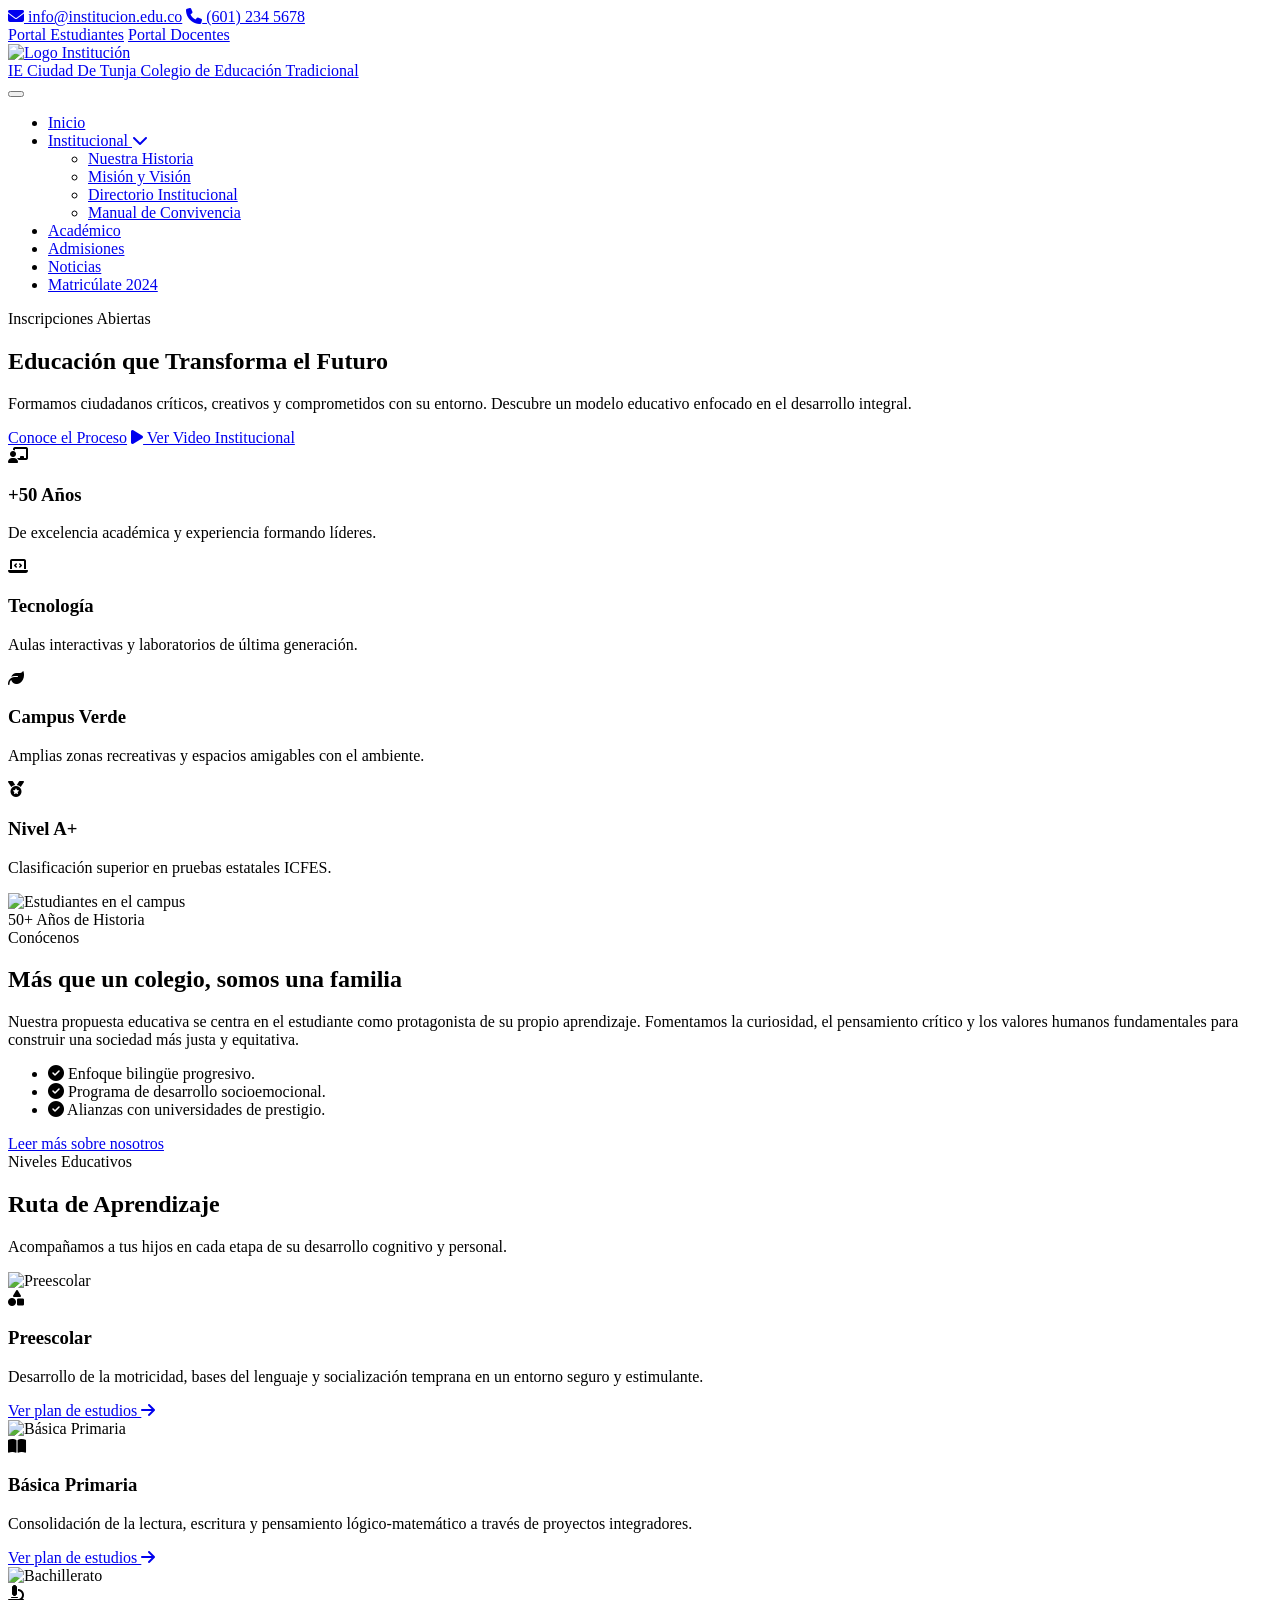
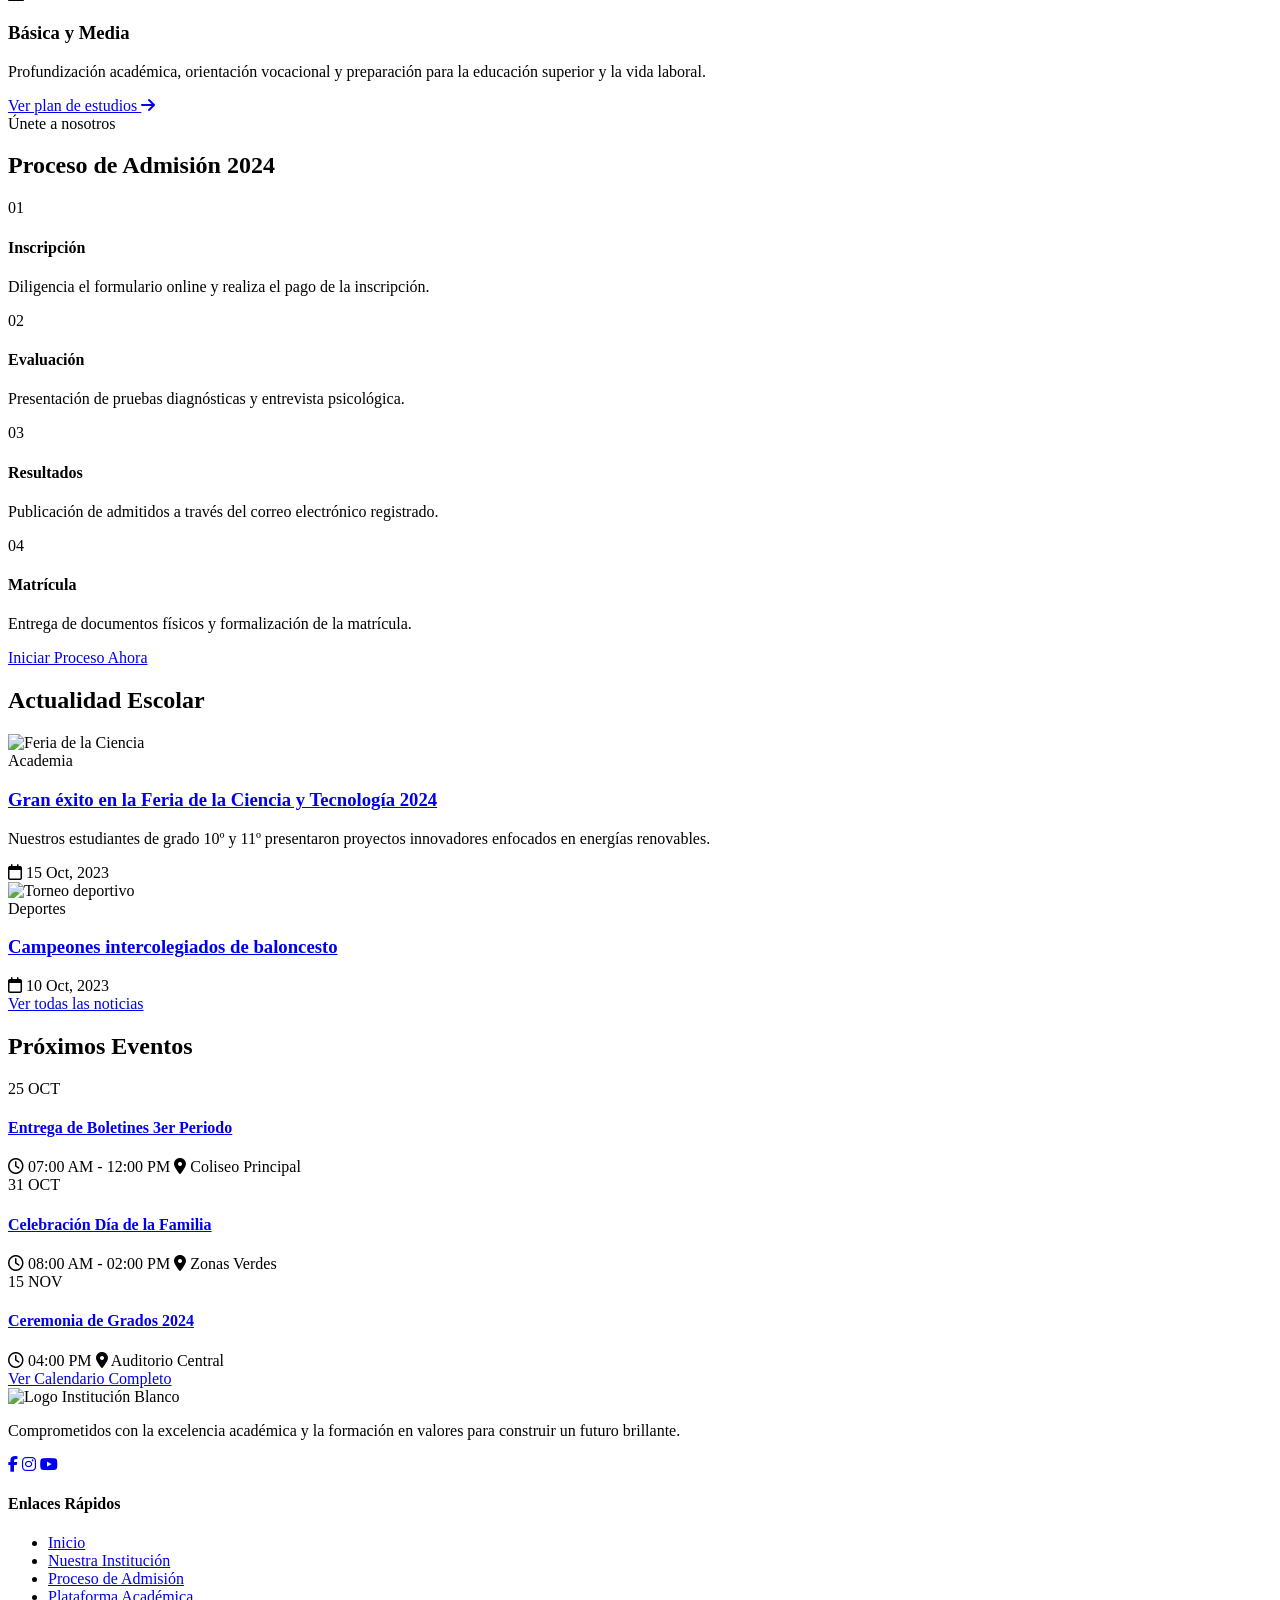
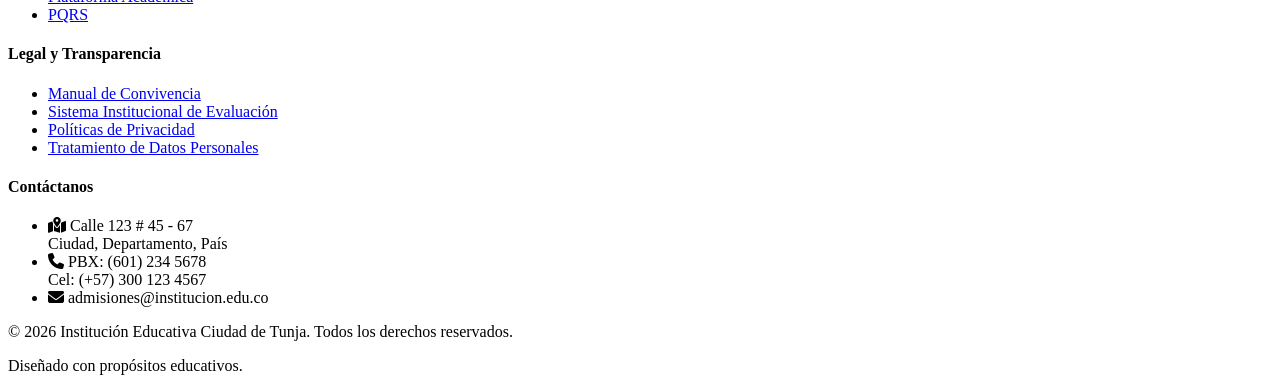
==== commit 6a3bf560: "Add files via upload" ====
--- a/index.html
+++ b/index.html
@@ -1,705 +1,389 @@
-<!DOCTYPE html>
-<html lang="es">
-<head>
-    <meta charset="UTF-8">
-    <meta name="viewport" content="width=device-width, initial-scale=1.0">
-    <title>Campus Digital - Colegio San Martín de Porres</title>
-    <meta name="description" content="Plataforma educativa digital más avanzada para educación virtual e híbrida">
-    <meta name="keywords" content="educación, virtual, inteligencia artificial, aulas virtuales">
-    
-    <!-- PWA Configuration -->
-    <link rel="manifest" href="#" data-manifest>
-    <meta name="theme-color" content="#3b82f6">
-    <meta name="apple-mobile-web-app-capable" content="yes">
-    <meta name="apple-mobile-web-app-status-bar-style" content="default">
-    <meta name="apple-mobile-web-app-title" content="Campus Digital">
-    
-    <!-- Preconnect for performance -->
-    <link rel="preconnect" href="https://fonts.googleapis.com">
-    <link rel="preconnect" href="https://cdn.jsdelivr.net">
-    
-    <!-- External Libraries -->
-    <script src="https://cdn.jsdelivr.net/npm/chart.js"></script>
-    <script src="https://unpkg.com/lottie-web@5.12.2/build/player/lottie.min.js"></script>
-    
-    <link rel="stylesheet" href="style.css">
-</head>
-<body>
-    <!-- Splash Screen -->
-    <div id="splash-screen" class="splash-screen">
-        <div class="splash-content">
-            <div class="splash-logo">
-                <img src="https://ui-avatars.com/api/?name=CSM&background=3b82f6&color=fff&size=100" alt="Logo" class="splash-img">
-            </div>
-            <h1 class="splash-title">Campus Digital</h1>
-            <p class="splash-subtitle">Cargando tu experiencia educativa...</p>
-            <div class="splash-loader">
-                <div class="loader-bar"></div>
-            </div>
-        </div>
-    </div>
-
-    <!-- Login Screen -->
-    <div id="login-screen" class="login-screen hidden">
-        <div class="login-container">
-            <div class="login-header">
-                <img src="https://ui-avatars.com/api/?name=CSM&background=3b82f6&color=fff&size=80" alt="Logo" class="login-logo">
-                <h1>Campus Digital</h1>
-                <p>Colegio San Martín de Porres</p>
-            </div>
-            
-            <form id="login-form" class="login-form">
-                <div class="form-group">
-                    <label class="form-label">Email o Código Estudiantil</label>
-                    <input type="text" class="form-control" id="login-email" required placeholder="maria.gonzalez@colegiosanmartin.edu.co">
-                </div>
-                
-                <div class="form-group">
-                    <label class="form-label">Contraseña</label>
-                    <div class="password-input-container">
-                        <input type="password" class="form-control" id="login-password" required placeholder="••••••••">
-                        <button type="button" class="password-toggle" id="toggle-password">👁️</button>
-                    </div>
-                </div>
-                
-                <div class="form-group">
-                    <label class="checkbox-label">
-                        <input type="checkbox" id="remember-me">
-                        <span class="checkmark"></span>
-                        Recordar sesión
-                    </label>
-                </div>
-                
-                <button type="submit" class="btn btn--primary btn--full-width login-btn">Iniciar Sesión</button>
-                
-                <div class="login-options">
-                    <a href="#" class="login-link">¿Olvidaste tu contraseña?</a>
-                    <a href="#" class="login-link" id="register-link">Crear cuenta nueva</a>
-                </div>
-                
-                <div class="login-divider">
-                    <span>O continúa con</span>
-                </div>
-                
-                <div class="social-login">
-                    <button type="button" class="btn btn--outline social-btn">
-                        <span>🔐</span> Google SSO
-                    </button>
-                    <button type="button" class="btn btn--outline social-btn">
-                        <span>🏢</span> Microsoft 365
-                    </button>
-                </div>
-            </form>
-        </div>
-    </div>
-
-    <!-- 2FA Screen -->
-    <div id="twofa-screen" class="login-screen hidden">
-        <div class="login-container">
-            <div class="login-header">
-                <h2>Verificación en Dos Pasos</h2>
-                <p>Ingresa el código de 6 dígitos enviado a tu dispositivo</p>
-            </div>
-            
-            <form id="twofa-form" class="login-form">
-                <div class="twofa-inputs">
-                    <input type="text" class="twofa-digit" maxlength="1" pattern="[0-9]" required>
-                    <input type="text" class="twofa-digit" maxlength="1" pattern="[0-9]" required>
-                    <input type="text" class="twofa-digit" maxlength="1" pattern="[0-9]" required>
-                    <input type="text" class="twofa-digit" maxlength="1" pattern="[0-9]" required>
-                    <input type="text" class="twofa-digit" maxlength="1" pattern="[0-9]" required>
-                    <input type="text" class="twofa-digit" maxlength="1" pattern="[0-9]" required>
-                </div>
-                
-                <button type="submit" class="btn btn--primary btn--full-width">Verificar</button>
-                
-                <div class="twofa-options">
-                    <button type="button" class="btn btn--outline btn--sm" id="resend-code">Reenviar código</button>
-                    <button type="button" class="btn btn--outline btn--sm" id="use-backup">Usar código de respaldo</button>
-                </div>
-            </form>
-        </div>
-    </div>
-
-    <!-- Onboarding Screen -->
-    <div id="onboarding-screen" class="onboarding-screen hidden">
-        <div class="onboarding-container">
-            <div class="onboarding-progress">
-                <div class="progress-bar">
-                    <div class="progress-fill" id="onboarding-progress"></div>
-                </div>
-                <span class="progress-text">Paso <span id="current-step">1</span> de 4</span>
-            </div>
-            
-            <div class="onboarding-content" id="onboarding-content">
-                <!-- Steps will be dynamically inserted -->
-            </div>
-            
-            <div class="onboarding-navigation">
-                <button class="btn btn--outline" id="prev-step" style="visibility: hidden;">Anterior</button>
-                <button class="btn btn--primary" id="next-step">Siguiente</button>
-            </div>
-        </div>
-    </div>
-
-    <!-- Main Application -->
-    <div id="main-app" class="main-app hidden">
-        <!-- Navigation Sidebar -->
-        <nav class="sidebar" id="sidebar">
-            <div class="sidebar-header">
-                <img src="https://ui-avatars.com/api/?name=CSM&background=3b82f6&color=fff&size=40" alt="Logo" class="sidebar-logo">
-                <div class="sidebar-title">
-                    <h3>Campus Digital</h3>
-                    <span class="sidebar-subtitle">v3.2.1</span>
-                </div>
-                <button class="sidebar-toggle" id="sidebar-toggle">◀</button>
-            </div>
-            
-            <div class="sidebar-user">
-                <img src="https://ui-avatars.com/api/?name=Maria+Gonzalez&background=3b82f6&color=fff&size=48" alt="Avatar" class="user-avatar">
-                <div class="user-info">
-                    <h4>María González</h4>
-                    <span class="user-role">Estudiante - 11° A</span>
-                    <div class="user-level">
-                        <span class="level-badge level-gold">Oro</span>
-                        <span class="level-points">4,250 pts</span>
-                    </div>
-                </div>
-            </div>
-            
-            <ul class="sidebar-menu" id="sidebar-menu">
-                <li class="menu-item active" data-view="dashboard">
-                    <span class="menu-icon">📊</span>
-                    <span class="menu-text">Dashboard</span>
-                    <span class="menu-badge">3</span>
-                </li>
-                <li class="menu-item" data-view="virtual-classroom">
-                    <span class="menu-icon">📹</span>
-                    <span class="menu-text">Aulas Virtuales</span>
-                    <span class="menu-badge live">En vivo</span>
-                </li>
-                <li class="menu-item" data-view="assignments">
-                    <span class="menu-icon">📝</span>
-                    <span class="menu-text">Tareas</span>
-                    <span class="menu-badge">5</span>
-                </li>
-                <li class="menu-item" data-view="exams">
-                    <span class="menu-icon">📋</span>
-                    <span class="menu-text">Exámenes</span>
-                </li>
-                <li class="menu-item" data-view="grades">
-                    <span class="menu-icon">📈</span>
-                    <span class="menu-text">Calificaciones</span>
-                </li>
-                <li class="menu-item" data-view="calendar">
-                    <span class="menu-icon">📅</span>
-                    <span class="menu-text">Calendario</span>
-                </li>
-                <li class="menu-item" data-view="library">
-                    <span class="menu-icon">📚</span>
-                    <span class="menu-text">Biblioteca</span>
-                </li>
-                <li class="menu-item" data-view="messages">
-                    <span class="menu-icon">💬</span>
-                    <span class="menu-text">Mensajes</span>
-                    <span class="menu-badge">2</span>
-                </li>
-                <li class="menu-item" data-view="forums">
-                    <span class="menu-icon">🗣️</span>
-                    <span class="menu-text">Foros</span>
-                </li>
-                <li class="menu-item" data-view="achievements">
-                    <span class="menu-icon">🏆</span>
-                    <span class="menu-text">Logros</span>
-                </li>
-                <li class="menu-separator"></li>
-                <li class="menu-item" data-view="analytics">
-                    <span class="menu-icon">📊</span>
-                    <span class="menu-text">Analytics IA</span>
-                </li>
-                <li class="menu-item" data-view="settings">
-                    <span class="menu-icon">⚙️</span>
-                    <span class="menu-text">Configuración</span>
-                </li>
-            </ul>
-            
-            <div class="sidebar-footer">
-                <div class="server-status">
-                    <div class="status-indicator status-online"></div>
-                    <span>Conectado - 99.97% uptime</span>
-                </div>
-                <button class="btn btn--outline btn--sm" id="logout-btn">Cerrar Sesión</button>
-            </div>
-        </nav>
-
-        <!-- Top Header -->
-        <header class="top-header">
-            <div class="header-left">
-                <button class="btn btn--outline btn--sm mobile-menu-toggle" id="mobile-menu-toggle">☰</button>
-                <div class="breadcrumb" id="breadcrumb">
-                    <span>Dashboard</span>
-                </div>
-            </div>
-            
-            <div class="header-center">
-                <div class="search-container">
-                    <input type="text" class="search-input" placeholder="Buscar materias, tareas, profesores..." id="global-search">
-                    <button class="search-btn">🔍</button>
-                </div>
-            </div>
-            
-            <div class="header-right">
-                <div class="quick-actions">
-                    <button class="quick-action-btn" id="ai-assistant-btn" title="Asistente IA">🤖</button>
-                    <button class="quick-action-btn" id="notifications-btn" title="Notificaciones">
-                        🔔
-                        <span class="notification-dot"></span>
-                    </button>
-                    <button class="quick-action-btn" id="theme-toggle" title="Cambiar tema">🌞</button>
-                </div>
-                
-                <div class="user-menu" id="user-menu">
-                    <img src="https://ui-avatars.com/api/?name=Maria+Gonzalez&background=3b82f6&color=fff&size=32" alt="Avatar" class="user-menu-avatar">
-                    <div class="user-menu-dropdown hidden" id="user-menu-dropdown">
-                        <a href="#" class="dropdown-item">Mi Perfil</a>
-                        <a href="#" class="dropdown-item">Configuración</a>
-                        <a href="#" class="dropdown-item">Ayuda</a>
-                        <hr class="dropdown-separator">
-                        <a href="#" class="dropdown-item" id="logout-dropdown">Cerrar Sesión</a>
-                    </div>
-                </div>
-            </div>
-        </header>
-
-        <!-- Main Content Area -->
-        <main class="main-content" id="main-content">
-            <!-- Dashboard View -->
-            <div id="dashboard-view" class="view active">
-                <div class="dashboard-header">
-                    <div class="welcome-section">
-                        <h1>¡Bienvenida de vuelta, María! 👋</h1>
-                        <p>Es sábado, 27 de septiembre de 2025 - Tienes 3 tareas pendientes y 1 examen próximo</p>
-                    </div>
-                    
-                    <div class="quick-stats">
-                        <div class="stat-card">
-                            <div class="stat-icon">📚</div>
-                            <div class="stat-content">
-                                <h3>8.7</h3>
-                                <p>Promedio General</p>
-                                <span class="stat-change positive">+0.3 este mes</span>
-                            </div>
-                        </div>
-                        <div class="stat-card">
-                            <div class="stat-icon">🏆</div>
-                            <div class="stat-content">
-                                <h3>15</h3>
-                                <p>Ranking Clase</p>
-                                <span class="stat-change positive">↑2 posiciones</span>
-                            </div>
-                        </div>
-                        <div class="stat-card">
-                            <div class="stat-icon">⭐</div>
-                            <div class="stat-content">
-                                <h3>23</h3>
-                                <p>Logros Desbloqueados</p>
-                                <span class="stat-change">2 nuevos</span>
-                            </div>
-                        </div>
-                        <div class="stat-card">
-                            <div class="stat-icon">📈</div>
-                            <div class="stat-content">
-                                <h3>67%</h3>
-                                <p>Progreso Nivel</p>
-                                <span class="stat-change">Oro → Platino</span>
-                            </div>
-                        </div>
-                    </div>
-                </div>
-
-                <div class="dashboard-grid">
-                    <!-- Urgent Tasks Widget -->
-                    <div class="dashboard-widget urgent-tasks">
-                        <div class="widget-header">
-                            <h3>⚠️ Tareas Urgentes</h3>
-                            <button class="widget-action" id="view-all-tasks">Ver todas</button>
-                        </div>
-                        <div class="widget-content">
-                            <div class="urgent-task">
-                                <div class="task-priority high"></div>
-                                <div class="task-info">
-                                    <h4>Análisis de Funciones Cuadráticas</h4>
-                                    <p>Matemáticas • Vence hoy a las 23:59</p>
-                                    <div class="task-progress">
-                                        <div class="progress-bar">
-                                            <div class="progress-fill" style="width: 60%"></div>
-                                        </div>
-                                        <span>60% completado</span>
-                                    </div>
-                                </div>
-                                <button class="btn btn--primary btn--sm">Continuar</button>
-                            </div>
-                        </div>
-                    </div>
-
-                    <!-- Upcoming Events -->
-                    <div class="dashboard-widget upcoming-events">
-                        <div class="widget-header">
-                            <h3>📅 Próximos Eventos</h3>
-                            <button class="widget-action" id="view-calendar">Ver calendario</button>
-                        </div>
-                        <div class="widget-content">
-                            <div class="event-item">
-                                <div class="event-date">
-                                    <span class="date-day">28</span>
-                                    <span class="date-month">Sep</span>
-                                </div>
-                                <div class="event-info">
-                                    <h4>Examen Parcial Matemáticas</h4>
-                                    <p>08:00 - 09:30 • Aula 201</p>
-                                    <span class="event-type exam">Examen</span>
-                                </div>
-                            </div>
-                            <div class="event-item">
-                                <div class="event-date">
-                                    <span class="date-day">01</span>
-                                    <span class="date-month">Oct</span>
-                                </div>
-                                <div class="event-info">
-                                    <h4>Feria de Ciencias</h4>
-                                    <p>09:00 - 16:00 • Gimnasio</p>
-                                    <span class="event-type special">Evento Especial</span>
-                                </div>
-                            </div>
-                        </div>
-                    </div>
-
-                    <!-- Performance Analytics -->
-                    <div class="dashboard-widget performance-chart">
-                        <div class="widget-header">
-                            <h3>📊 Rendimiento Académico</h3>
-                            <select class="form-control widget-select">
-                                <option>Últimos 6 meses</option>
-                                <option>Este año</option>
-                                <option>Por materia</option>
-                            </select>
-                        </div>
-                        <div class="widget-content">
-                            <canvas id="performance-chart" style="position: relative; height: 250px;"></canvas>
-                        </div>
-                    </div>
-
-                    <!-- AI Recommendations -->
-                    <div class="dashboard-widget ai-recommendations">
-                        <div class="widget-header">
-                            <h3>🤖 Recomendaciones IA</h3>
-                            <span class="ai-badge">Powered by AI</span>
-                        </div>
-                        <div class="widget-content">
-                            <div class="recommendation-item">
-                                <div class="rec-icon">💡</div>
-                                <div class="rec-content">
-                                    <h4>Refuerza Historia de Colombia</h4>
-                                    <p>Tu rendimiento ha bajado 5% este mes. Te recomiendo revisar las causas de la independencia.</p>
-                                    <button class="btn btn--outline btn--sm">Ver recursos</button>
-                                </div>
-                            </div>
-                            <div class="recommendation-item">
-                                <div class="rec-icon">🎯</div>
-                                <div class="rec-content">
-                                    <h4>Mantén el nivel en Matemáticas</h4>
-                                    <p>Excelente progreso en derivadas. Continúa con esta metodología de estudio.</p>
-                                    <button class="btn btn--outline btn--sm">Ver estrategia</button>
-                                </div>
-                            </div>
-                        </div>
-                    </div>
-
-                    <!-- Recent Messages -->
-                    <div class="dashboard-widget recent-messages">
-                        <div class="widget-header">
-                            <h3>💬 Mensajes Recientes</h3>
-                            <button class="widget-action" id="view-all-messages">Ver todos</button>
-                        </div>
-                        <div class="widget-content">
-                            <div class="message-item unread">
-                                <img src="https://ui-avatars.com/api/?name=Carlos+Lopez&background=ef4444&color=fff&size=40" alt="Avatar" class="message-avatar">
-                                <div class="message-info">
-                                    <h4>Carlos López</h4>
-                                    <p>Recuerda que el examen de derivadas es mañana. Repasa los ejercicios...</p>
-                                    <span class="message-time">Hace 2 horas</span>
-                                </div>
-                                <div class="message-status">
-                                    <span class="unread-dot"></span>
-                                </div>
-                            </div>
-                        </div>
-                    </div>
-
-                    <!-- Study Streak -->
-                    <div class="dashboard-widget study-streak">
-                        <div class="widget-header">
-                            <h3>🔥 Racha de Estudio</h3>
-                        </div>
-                        <div class="widget-content text-center">
-                            <div class="streak-number">7</div>
-                            <p>Días consecutivos</p>
-                            <div class="streak-calendar">
-                                <div class="streak-day active"></div>
-                                <div class="streak-day active"></div>
-                                <div class="streak-day active"></div>
-                                <div class="streak-day active"></div>
-                                <div class="streak-day active"></div>
-                                <div class="streak-day active"></div>
-                                <div class="streak-day active"></div>
-                            </div>
-                            <p class="streak-message">¡Increíble! Mantén el ritmo para desbloquear el logro "Estudiante Constante"</p>
-                        </div>
-                    </div>
-                </div>
-            </div>
-
-            <!-- Virtual Classroom View -->
-            <div id="virtual-classroom-view" class="view hidden">
-                <div class="classroom-header">
-                    <h1>📹 Aulas Virtuales</h1>
-                    <div class="classroom-actions">
-                        <button class="btn btn--primary" id="join-random-class">Unirse a Clase</button>
-                        <button class="btn btn--outline" id="schedule-class">Programar Clase</button>
-                    </div>
-                </div>
-
-                <div class="classroom-tabs">
-                    <button class="tab-btn active" data-tab="active-classes">Clases Activas</button>
-                    <button class="tab-btn" data-tab="upcoming-classes">Próximas</button>
-                    <button class="tab-btn" data-tab="recorded-classes">Grabaciones</button>
-                </div>
-
-                <div class="tab-content">
-                    <div id="active-classes" class="tab-pane active">
-                        <div class="class-grid">
-                            <div class="class-card live">
-                                <div class="class-thumbnail">
-                                    <div class="live-indicator">🔴 EN VIVO</div>
-                                    <div class="class-preview">
-                                        <div class="participant-count">23 participantes</div>
-                                    </div>
-                                </div>
-                                <div class="class-info">
-                                    <h3>Matemáticas - Repaso Derivadas</h3>
-                                    <p>Prof. Carlos López</p>
-                                    <div class="class-meta">
-                                        <span>⏱️ Iniciado hace 15 min</span>
-                                        <span>📍 Aula Virtual 201</span>
-                                    </div>
-                                    <button class="btn btn--primary btn--full-width join-class-btn" data-room="math-derivatives">Unirse Ahora</button>
-                                </div>
-                            </div>
-                        </div>
-                    </div>
-                </div>
-            </div>
-
-            <!-- Full Classroom Interface -->
-            <div id="classroom-interface" class="classroom-interface hidden">
-                <div class="classroom-header-bar">
-                    <div class="class-title">Matemáticas - Repaso Derivadas</div>
-                    <div class="class-time" id="class-timer">15:32</div>
-                    <button class="btn btn--outline btn--sm" id="leave-class">Salir</button>
-                </div>
-
-                <div class="classroom-layout">
-                    <div class="video-area">
-                        <div class="main-video">
-                            <div class="video-placeholder">
-                                <div class="teacher-video">
-                                    <img src="https://ui-avatars.com/api/?name=Carlos+Lopez&background=ef4444&color=fff&size=200" alt="Profesor" class="teacher-avatar">
-                                    <div class="video-controls">
-                                        <span class="teacher-name">Prof. Carlos López</span>
-                                        <div class="audio-indicator active"></div>
-                                    </div>
-                                </div>
-                            </div>
-                        </div>
-                        
-                        <div class="participants-grid">
-                            <div class="participant-video">
-                                <img src="https://ui-avatars.com/api/?name=Maria+G&background=3b82f6&color=fff&size=80" alt="Tú" class="participant-avatar">
-                                <span class="participant-name">Tú</span>
-                                <div class="participant-controls">
-                                    <span class="mute-indicator"></span>
-                                </div>
-                            </div>
-                            <div class="participant-video">
-                                <img src="https://ui-avatars.com/api/?name=Ana+M&background=10b981&color=fff&size=80" alt="Ana" class="participant-avatar">
-                                <span class="participant-name">Ana M.</span>
-                            </div>
-                            <div class="participant-video">
-                                <img src="https://ui-avatars.com/api/?name=Carlos+S&background=f59e0b&color=fff&size=80" alt="Carlos" class="participant-avatar">
-                                <span class="participant-name">Carlos S.</span>
-                            </div>
-                        </div>
-                    </div>
-
-                    <div class="whiteboard-area">
-                        <div class="whiteboard-toolbar">
-                            <button class="tool-btn active" data-tool="pen">✏️</button>
-                            <button class="tool-btn" data-tool="eraser">🧽</button>
-                            <button class="tool-btn" data-tool="text">📝</button>
-                            <button class="tool-btn" data-tool="shapes">🔷</button>
-                            <div class="color-picker">
-                                <input type="color" value="#000000" id="pen-color">
-                            </div>
-                            <button class="tool-btn" id="clear-board">🗑️</button>
-                        </div>
-                        <canvas id="whiteboard" width="800" height="600"></canvas>
-                    </div>
-
-                    <div class="chat-panel">
-                        <div class="chat-header">
-                            <h4>Chat de Clase</h4>
-                            <span class="participants-count">23 participantes</span>
-                        </div>
-                        <div class="chat-messages" id="chat-messages">
-                            <div class="chat-message">
-                                <strong>Prof. López:</strong> Bienvenidos al repaso de derivadas
-                            </div>
-                            <div class="chat-message">
-                                <strong>Ana M:</strong> ¿Podría repetir la regla de la cadena?
-                            </div>
-                        </div>
-                        <div class="chat-input-container">
-                            <input type="text" class="chat-input" placeholder="Escribe un mensaje..." id="chat-input">
-                            <button class="chat-send" id="send-message">📤</button>
-                        </div>
-                    </div>
-                </div>
-
-                <div class="classroom-controls">
-                    <button class="control-btn" id="mute-btn">🎤</button>
-                    <button class="control-btn" id="video-btn">📹</button>
-                    <button class="control-btn" id="screen-share-btn">🖥️</button>
-                    <button class="control-btn" id="raise-hand-btn">✋</button>
-                    <button class="control-btn" id="record-btn">🔴</button>
-                    <button class="control-btn" id="more-options">⚙️</button>
-                </div>
-            </div>
-
-            <!-- Other Views (simplified structure for brevity) -->
-            <div id="assignments-view" class="view hidden">
-                <h1>📝 Gestión de Tareas</h1>
-                <!-- Assignments content will be populated by JavaScript -->
-            </div>
-
-            <div id="exams-view" class="view hidden">
-                <h1>📋 Sistema de Exámenes</h1>
-                <!-- Exams content will be populated by JavaScript -->
-            </div>
-
-            <div id="grades-view" class="view hidden">
-                <h1>📈 Calificaciones y Reportes</h1>
-                <!-- Grades content will be populated by JavaScript -->
-            </div>
-
-            <div id="calendar-view" class="view hidden">
-                <h1>📅 Calendario Académico Inteligente</h1>
-                <!-- Calendar content will be populated by JavaScript -->
-            </div>
-
-            <div id="library-view" class="view hidden">
-                <h1>📚 Biblioteca Digital</h1>
-                <!-- Library content will be populated by JavaScript -->
-            </div>
-
-            <div id="messages-view" class="view hidden">
-                <h1>💬 Centro de Comunicaciones</h1>
-                <!-- Messages content will be populated by JavaScript -->
-            </div>
-
-            <div id="forums-view" class="view hidden">
-                <h1>🗣️ Foros de Discusión</h1>
-                <!-- Forums content will be populated by JavaScript -->
-            </div>
-
-            <div id="achievements-view" class="view hidden">
-                <h1>🏆 Sistema de Logros</h1>
-                <!-- Achievements content will be populated by JavaScript -->
-            </div>
-
-            <div id="analytics-view" class="view hidden">
-                <h1>📊 Analytics e Inteligencia Artificial</h1>
-                <!-- Analytics content will be populated by JavaScript -->
-            </div>
-
-            <div id="settings-view" class="view hidden">
-                <h1>⚙️ Configuración Avanzada</h1>
-                <!-- Settings content will be populated by JavaScript -->
-            </div>
-        </main>
-    </div>
-
-    <!-- AI Assistant Chat -->
-    <div id="ai-chat" class="ai-chat hidden">
-        <div class="ai-chat-header">
-            <div class="ai-avatar">🤖</div>
-            <div class="ai-info">
-                <h4>Asistente Educativo IA</h4>
-                <span class="ai-status">En línea</span>
-            </div>
-            <button class="ai-close" id="close-ai-chat">✖️</button>
-        </div>
-        
-        <div class="ai-chat-messages" id="ai-chat-messages">
-            <div class="ai-message">
-                <div class="message-avatar">🤖</div>
-                <div class="message-content">
-                    ¡Hola María! 👋 Soy tu asistente educativo inteligente. Puedo ayudarte con:
-                    <ul>
-                        <li>📚 Explicar conceptos difíciles</li>
-                        <li>📝 Revisar tus tareas</li>
-                        <li>📊 Analizar tu rendimiento</li>
-                        <li>📅 Planificar tu estudio</li>
-                    </ul>
-                    ¿En qué puedo ayudarte hoy?
-                </div>
-            </div>
-        </div>
-        
-        <div class="ai-chat-input">
-            <input type="text" class="ai-input" placeholder="Pregúntame cualquier cosa..." id="ai-input">
-            <button class="ai-send" id="ai-send">📤</button>
-        </div>
-        
-        <div class="ai-suggestions">
-            <button class="suggestion-btn">Explicar derivadas</button>
-            <button class="suggestion-btn">Revisar mi progreso</button>
-            <button class="suggestion-btn">Crear plan de estudio</button>
-        </div>
-    </div>
-
-    <!-- Notifications Panel -->
-    <div id="notifications-panel" class="notifications-panel hidden">
-        <div class="notifications-header">
-            <h4>🔔 Notificaciones</h4>
-            <button class="mark-all-read">Marcar todas como leídas</button>
-        </div>
-        <div class="notifications-content">
-            <!-- Notifications will be populated by JavaScript -->
-        </div>
-    </div>
-
-    <!-- Loading Overlay -->
-    <div id="loading-overlay" class="loading-overlay hidden">
-        <div class="loading-content">
-            <div class="loading-spinner"></div>
-            <p id="loading-text">Cargando...</p>
-        </div>
-    </div>
-
-    <!-- Toast Notifications -->
-    <div id="toast-container" class="toast-container"></div>
-
-    <!-- JavaScript -->
-    <script src="app.js"></script>
-</body>
+<!DOCTYPE html>
+<html lang="es">
+<head>
+    <meta charset="UTF-8">
+    <meta name="viewport" content="width=device-width, initial-scale=1.0">
+    <meta name="description" content="Sitio web oficial de la Institución Educativa Ciudad de Tunja. Formando líderes para el futuro con excelencia académica y valores.">
+    <title>Institución Educativa | Ciudad de Tunja</title>
+    
+    <link rel="preconnect" href="https://fonts.googleapis.com">
+    <link rel="preconnect" href="https://fonts.gstatic.com" crossorigin>
+    
+    <link rel="stylesheet" href="css/normalize.css">
+    <link rel="stylesheet" href="css/style.css">
+    
+    <link rel="stylesheet" href="https://cdnjs.cloudflare.com/ajax/libs/font-awesome/6.5.2/css/all.min.css">
+</head>
+<body>
+
+    <header class="site-header">
+        <div class="top-bar">
+            <div class="container top-bar__inner">
+                <div class="top-bar__contact">
+                    <a href="mailto:info@institucion.edu.co"><i class="fa-solid fa-envelope"></i> info@institucion.edu.co</a>
+                    <a href="tel:+576012345678"><i class="fa-solid fa-phone"></i> (601) 234 5678</a>
+                </div>
+                <div class="top-bar__actions">
+                    <a href="/portal-estudiantes" class="btn btn--small btn--outline">Portal Estudiantes</a>
+                    <a href="/portal-docentes" class="btn btn--small btn--outline">Portal Docentes</a>
+                </div>
+            </div>
+        </div>
+
+        <nav class="navbar">
+            <div class="container navbar__inner">
+                <a href="index.html" class="navbar__brand">
+                    <img src="assets/logo.png" alt="Logo Institución" width="60" height="60">
+                    <div class="navbar__brand-text">
+                        <span class="brand-title">IE Ciudad De Tunja</span>
+                        <span class="brand-subtitle">Colegio de Educación Tradicional</span>
+                    </div>
+                </a>
+
+                <button class="navbar__toggle" aria-label="Abrir menú" aria-expanded="false">
+                    <span class="hamburger-line"></span>
+                    <span class="hamburger-line"></span>
+                    <span class="hamburger-line"></span>
+                </button>
+
+                <ul class="navbar__menu">
+                    <li class="navbar__item"><a href="#inicio" class="navbar__link active">Inicio</a></li>
+                    
+                    <li class="navbar__item has-dropdown">
+                        <a href="#nosotros" class="navbar__link">Institucional <i class="fa-solid fa-chevron-down"></i></a>
+                        <ul class="dropdown-menu">
+                            <li><a href="nuestra-historia.html">Nuestra Historia</a></li>
+                            <li><a href="mision-vision.html">Misión y Visión</a></li>
+                            <li><a href="/directorio">Directorio Institucional</a></li>
+                            <li><a href="/manual-convivencia">Manual de Convivencia</a></li>
+                        </ul>
+                    </li>
+                    
+                    <li class="navbar__item"><a href="#academico" class="navbar__link">Académico</a></li>
+                    <li class="navbar__item"><a href="#admisiones" class="navbar__link">Admisiones</a></li>
+                    <li class="navbar__item"><a href="#noticias" class="navbar__link">Noticias</a></li>
+                    <li class="navbar__item navbar__item--cta">
+                        <a href="/matriculas" class="btn btn--primary">Matricúlate 2024</a>
+                    </li>
+                </ul>
+            </div>
+        </nav>
+    </header>
+
+    <main>
+        
+        <section id="inicio" class="hero">
+    
+    <div class="hero__slider">
+        <div class="hero__slide active" style="background-image: url('assets/img/colegio1.jpg');"></div>
+        <div class="hero__slide" style="background-image: url('assets/img/colegio2.jpg');"></div>
+        <div class="hero__slide" style="background-image: url('assets/img/colegio3.jpg');"></div>
+    </div>
+
+    <div class="hero__overlay"></div>
+
+    <div class="container hero__content">
+        <span class="hero__badge">Inscripciones Abiertas</span>
+        <h1 class="hero__title">Educación que Transforma el Futuro</h1>
+        <p class="hero__description">
+            Formamos ciudadanos críticos, creativos y comprometidos con su entorno. 
+            Descubre un modelo educativo enfocado en el desarrollo integral.
+        </p>
+        <div class="hero__actions">
+            <a href="#admisiones" class="btn btn--primary btn--large">Conoce el Proceso</a>
+            <a href="#recorrido" class="btn btn--secondary btn--large"><i class="fa-solid fa-play"></i> Ver Video Institucional</a>
+        </div>
+    </div>
+
+</section>
+
+        <section class="features">
+            <div class="container features__grid">
+                <div class="feature-card">
+                    <div class="feature-card__icon"><i class="fa-solid fa-chalkboard-user"></i></div>
+                    <h3 class="feature-card__title">+50 Años</h3>
+                    <p class="feature-card__text">De excelencia académica y experiencia formando líderes.</p>
+                </div>
+                <div class="feature-card">
+                    <div class="feature-card__icon"><i class="fa-solid fa-laptop-code"></i></div>
+                    <h3 class="feature-card__title">Tecnología</h3>
+                    <p class="feature-card__text">Aulas interactivas y laboratorios de última generación.</p>
+                </div>
+                <div class="feature-card">
+                    <div class="feature-card__icon"><i class="fa-solid fa-leaf"></i></div>
+                    <h3 class="feature-card__title">Campus Verde</h3>
+                    <p class="feature-card__text">Amplias zonas recreativas y espacios amigables con el ambiente.</p>
+                </div>
+                <div class="feature-card">
+                    <div class="feature-card__icon"><i class="fa-solid fa-medal"></i></div>
+                    <h3 class="feature-card__title">Nivel A+</h3>
+                    <p class="feature-card__text">Clasificación superior en pruebas estatales ICFES.</p>
+                </div>
+            </div>
+        </section>
+
+        <section id="nosotros" class="about section-padding">
+            <div class="container about__layout">
+                <div class="about__image-wrapper">
+                    <img src="assets/img/about-students.jpg" alt="Estudiantes en el campus" class="about__img" loading="lazy">
+                    <div class="about__experience-badge">
+                        <span class="number">50+</span>
+                        <span class="text">Años de Historia</span>
+                    </div>
+                </div>
+                <div class="about__content">
+                    <span class="section-subtitle">Conócenos</span>
+                    <h2 class="section-title">Más que un colegio, somos una familia</h2>
+                    <p class="section-text">
+                        Nuestra propuesta educativa se centra en el estudiante como protagonista de su propio aprendizaje. 
+                        Fomentamos la curiosidad, el pensamiento crítico y los valores humanos fundamentales para construir 
+                        una sociedad más justa y equitativa.
+                    </p>
+                    <ul class="about__list">
+                        <li><i class="fa-solid fa-check-circle"></i> Enfoque bilingüe progresivo.</li>
+                        <li><i class="fa-solid fa-check-circle"></i> Programa de desarrollo socioemocional.</li>
+                        <li><i class="fa-solid fa-check-circle"></i> Alianzas con universidades de prestigio.</li>
+                    </ul>
+                    <a href="/institucional" class="btn btn--outline-primary mt-4">Leer más sobre nosotros</a>
+                </div>
+            </div>
+        </section>
+
+        <section id="academico" class="academics bg-light section-padding">
+            <div class="container">
+                <div class="section-header text-center">
+                    <span class="section-subtitle">Niveles Educativos</span>
+                    <h2 class="section-title">Ruta de Aprendizaje</h2>
+                    <p class="section-description">Acompañamos a tus hijos en cada etapa de su desarrollo cognitivo y personal.</p>
+                </div>
+                
+                <div class="academics__grid">
+                    <article class="academic-card">
+                        <div class="academic-card__img-container">
+                            <img src="assets/img/preescolar.jpg" alt="Preescolar" loading="lazy">
+                            <div class="academic-card__icon"><i class="fa-solid fa-shapes"></i></div>
+                        </div>
+                        <div class="academic-card__content">
+                            <h3>Preescolar</h3>
+                            <p>Desarrollo de la motricidad, bases del lenguaje y socialización temprana en un entorno seguro y estimulante.</p>
+                            <a href="/preescolar" class="link-arrow">Ver plan de estudios <i class="fa-solid fa-arrow-right"></i></a>
+                        </div>
+                    </article>
+
+                    <article class="academic-card">
+                        <div class="academic-card__img-container">
+                            <img src="assets/img/primaria.jpg" alt="Básica Primaria" loading="lazy">
+                            <div class="academic-card__icon"><i class="fa-solid fa-book-open"></i></div>
+                        </div>
+                        <div class="academic-card__content">
+                            <h3>Básica Primaria</h3>
+                            <p>Consolidación de la lectura, escritura y pensamiento lógico-matemático a través de proyectos integradores.</p>
+                            <a href="/primaria" class="link-arrow">Ver plan de estudios <i class="fa-solid fa-arrow-right"></i></a>
+                        </div>
+                    </article>
+
+                    <article class="academic-card">
+                        <div class="academic-card__img-container">
+                            <img src="assets/img/bachillerato.jpg" alt="Bachillerato" loading="lazy">
+                            <div class="academic-card__icon"><i class="fa-solid fa-microscope"></i></div>
+                        </div>
+                        <div class="academic-card__content">
+                            <h3>Básica y Media</h3>
+                            <p>Profundización académica, orientación vocacional y preparación para la educación superior y la vida laboral.</p>
+                            <a href="/bachillerato" class="link-arrow">Ver plan de estudios <i class="fa-solid fa-arrow-right"></i></a>
+                        </div>
+                    </article>
+                </div>
+            </div>
+        </section>
+
+        <section id="admisiones" class="admissions section-padding">
+            <div class="container">
+                <div class="section-header text-center">
+                    <span class="section-subtitle">Únete a nosotros</span>
+                    <h2 class="section-title">Proceso de Admisión 2024</h2>
+                </div>
+
+                <div class="process-steps">
+                    <div class="step">
+                        <div class="step__number">01</div>
+                        <h4 class="step__title">Inscripción</h4>
+                        <p class="step__desc">Diligencia el formulario online y realiza el pago de la inscripción.</p>
+                    </div>
+                    <div class="step">
+                        <div class="step__number">02</div>
+                        <h4 class="step__title">Evaluación</h4>
+                        <p class="step__desc">Presentación de pruebas diagnósticas y entrevista psicológica.</p>
+                    </div>
+                    <div class="step">
+                        <div class="step__number">03</div>
+                        <h4 class="step__title">Resultados</h4>
+                        <p class="step__desc">Publicación de admitidos a través del correo electrónico registrado.</p>
+                    </div>
+                    <div class="step">
+                        <div class="step__number">04</div>
+                        <h4 class="step__title">Matrícula</h4>
+                        <p class="step__desc">Entrega de documentos físicos y formalización de la matrícula.</p>
+                    </div>
+                </div>
+
+                <div class="text-center mt-5">
+                    <a href="/formulario-inscripcion" class="btn btn--primary btn--large">Iniciar Proceso Ahora</a>
+                </div>
+            </div>
+        </section>
+
+        <section id="noticias" class="news-events bg-light section-padding">
+            <div class="container">
+                <div class="news-events__layout">
+                    
+                    <div class="news-column">
+                        <div class="section-header">
+                            <h2 class="section-title">Actualidad Escolar</h2>
+                        </div>
+                        <div class="news-grid">
+                            <article class="news-card news-card--featured">
+                                <img src="assets/img/news-1.jpg" alt="Feria de la Ciencia" class="news-card__img" loading="lazy">
+                                <div class="news-card__content">
+                                    <span class="news-card__category">Academia</span>
+                                    <h3 class="news-card__title"><a href="#">Gran éxito en la Feria de la Ciencia y Tecnología 2024</a></h3>
+                                    <p class="news-card__excerpt">Nuestros estudiantes de grado 10º y 11º presentaron proyectos innovadores enfocados en energías renovables.</p>
+                                    <span class="news-card__date"><i class="fa-regular fa-calendar"></i> 15 Oct, 2023</span>
+                                </div>
+                            </article>
+                            
+                            <article class="news-card">
+                                <img src="assets/img/news-2.jpg" alt="Torneo deportivo" class="news-card__img" loading="lazy">
+                                <div class="news-card__content">
+                                    <span class="news-card__category">Deportes</span>
+                                    <h3 class="news-card__title"><a href="#">Campeones intercolegiados de baloncesto</a></h3>
+                                    <span class="news-card__date"><i class="fa-regular fa-calendar"></i> 10 Oct, 2023</span>
+                                </div>
+                            </article>
+                        </div>
+                        <a href="noticias.html" class="btn btn--outline mt-4">Ver todas las noticias</a>
+                    </div>
+
+                    <div class="events-column">
+                        <div class="section-header">
+                            <h2 class="section-title">Próximos Eventos</h2>
+                        </div>
+                        <div class="events-list">
+                            <div class="event-item">
+                                <div class="event-item__date">
+                                    <span class="day">25</span>
+                                    <span class="month">OCT</span>
+                                </div>
+                                <div class="event-item__info">
+                                    <h4 class="event-item__title"><a href="#">Entrega de Boletines 3er Periodo</a></h4>
+                                    <span class="event-item__time"><i class="fa-regular fa-clock"></i> 07:00 AM - 12:00 PM</span>
+                                    <span class="event-item__location"><i class="fa-solid fa-location-dot"></i> Coliseo Principal</span>
+                                </div>
+                            </div>
+                            
+                            <div class="event-item">
+                                <div class="event-item__date">
+                                    <span class="day">31</span>
+                                    <span class="month">OCT</span>
+                                </div>
+                                <div class="event-item__info">
+                                    <h4 class="event-item__title"><a href="#">Celebración Día de la Familia</a></h4>
+                                    <span class="event-item__time"><i class="fa-regular fa-clock"></i> 08:00 AM - 02:00 PM</span>
+                                    <span class="event-item__location"><i class="fa-solid fa-location-dot"></i> Zonas Verdes</span>
+                                </div>
+                            </div>
+
+                            <div class="event-item">
+                                <div class="event-item__date">
+                                    <span class="day">15</span>
+                                    <span class="month">NOV</span>
+                                </div>
+                                <div class="event-item__info">
+                                    <h4 class="event-item__title"><a href="#">Ceremonia de Grados 2024</a></h4>
+                                    <span class="event-item__time"><i class="fa-regular fa-clock"></i> 04:00 PM</span>
+                                    <span class="event-item__location"><i class="fa-solid fa-location-dot"></i> Auditorio Central</span>
+                                </div>
+                            </div>
+                        </div>
+                        <a href="calendario.html" class="btn btn--outline mt-4 w-100 text-center">Ver Calendario Completo</a>
+                    </div>
+
+                </div>
+            </div>
+        </section>
+
+    </main>
+
+    <footer class="site-footer">
+        <div class="footer-top">
+            <div class="container footer-grid">
+                
+                <div class="footer-col footer-about">
+                    <img src="assets/logo.png" alt="Logo Institución Blanco" class="footer-logo">
+                    <p class="footer-desc">
+                        Comprometidos con la excelencia académica y la formación en valores para construir un futuro brillante.
+                    </p>
+                    <div class="social-links">
+                        <a href="#" aria-label="Facebook"><i class="fa-brands fa-facebook-f"></i></a>
+                        <a href="#" aria-label="Instagram"><i class="fa-brands fa-instagram"></i></a>
+                        <a href="#" aria-label="YouTube"><i class="fa-brands fa-youtube"></i></a>
+                    </div>
+                </div>
+
+                <div class="footer-col footer-links">
+                    <h4 class="footer-title">Enlaces Rápidos</h4>
+                    <ul>
+                        <li><a href="#inicio">Inicio</a></li>
+                        <li><a href="#nosotros">Nuestra Institución</a></li>
+                        <li><a href="#admisiones">Proceso de Admisión</a></li>
+                        <li><a href="/plataforma">Plataforma Académica</a></li>
+                        <li><a href="/pqrs">PQRS</a></li>
+                    </ul>
+                </div>
+
+                <div class="footer-col footer-links">
+                    <h4 class="footer-title">Legal y Transparencia</h4>
+                    <ul>
+                        <li><a href="/documentos/manual-convivencia.pdf" target="_blank">Manual de Convivencia</a></li>
+                        <li><a href="/documentos/sIEE.pdf" target="_blank">Sistema Institucional de Evaluación</a></li>
+                        <li><a href="/politicas-privacidad">Políticas de Privacidad</a></li>
+                        <li><a href="/tratamiento-datos">Tratamiento de Datos Personales</a></li>
+                    </ul>
+                </div>
+
+                <div class="footer-col footer-contact">
+                    <h4 class="footer-title">Contáctanos</h4>
+                    <ul class="contact-info">
+                        <li>
+                            <i class="fa-solid fa-map-location-dot"></i>
+                            <span>Calle 123 # 45 - 67<br>Ciudad, Departamento, País</span>
+                        </li>
+                        <li>
+                            <i class="fa-solid fa-phone"></i>
+                            <span>PBX: (601) 234 5678<br>Cel: (+57) 300 123 4567</span>
+                        </li>
+                        <li>
+                            <i class="fa-solid fa-envelope"></i>
+                            <span>admisiones@institucion.edu.co</span>
+                        </li>
+                    </ul>
+                </div>
+
+            </div>
+        </div>
+
+        <div class="footer-bottom">
+            <div class="container footer-bottom__inner">
+                <p>&copy; <span id="current-year">2024</span> Institución Educativa Ciudad de Tunja. Todos los derechos reservados.</p>
+                <p class="footer-credits">Diseñado con propósitos educativos.</p>
+            </div>
+        </div>
+    </footer>
+
+    <script>
+        // Script simple para mantener el año del footer actualizado
+        document.getElementById('current-year').textContent = new Date().getFullYear();
+    </script>
+    <script src="js/main.js"></script>
+</body>
 </html>
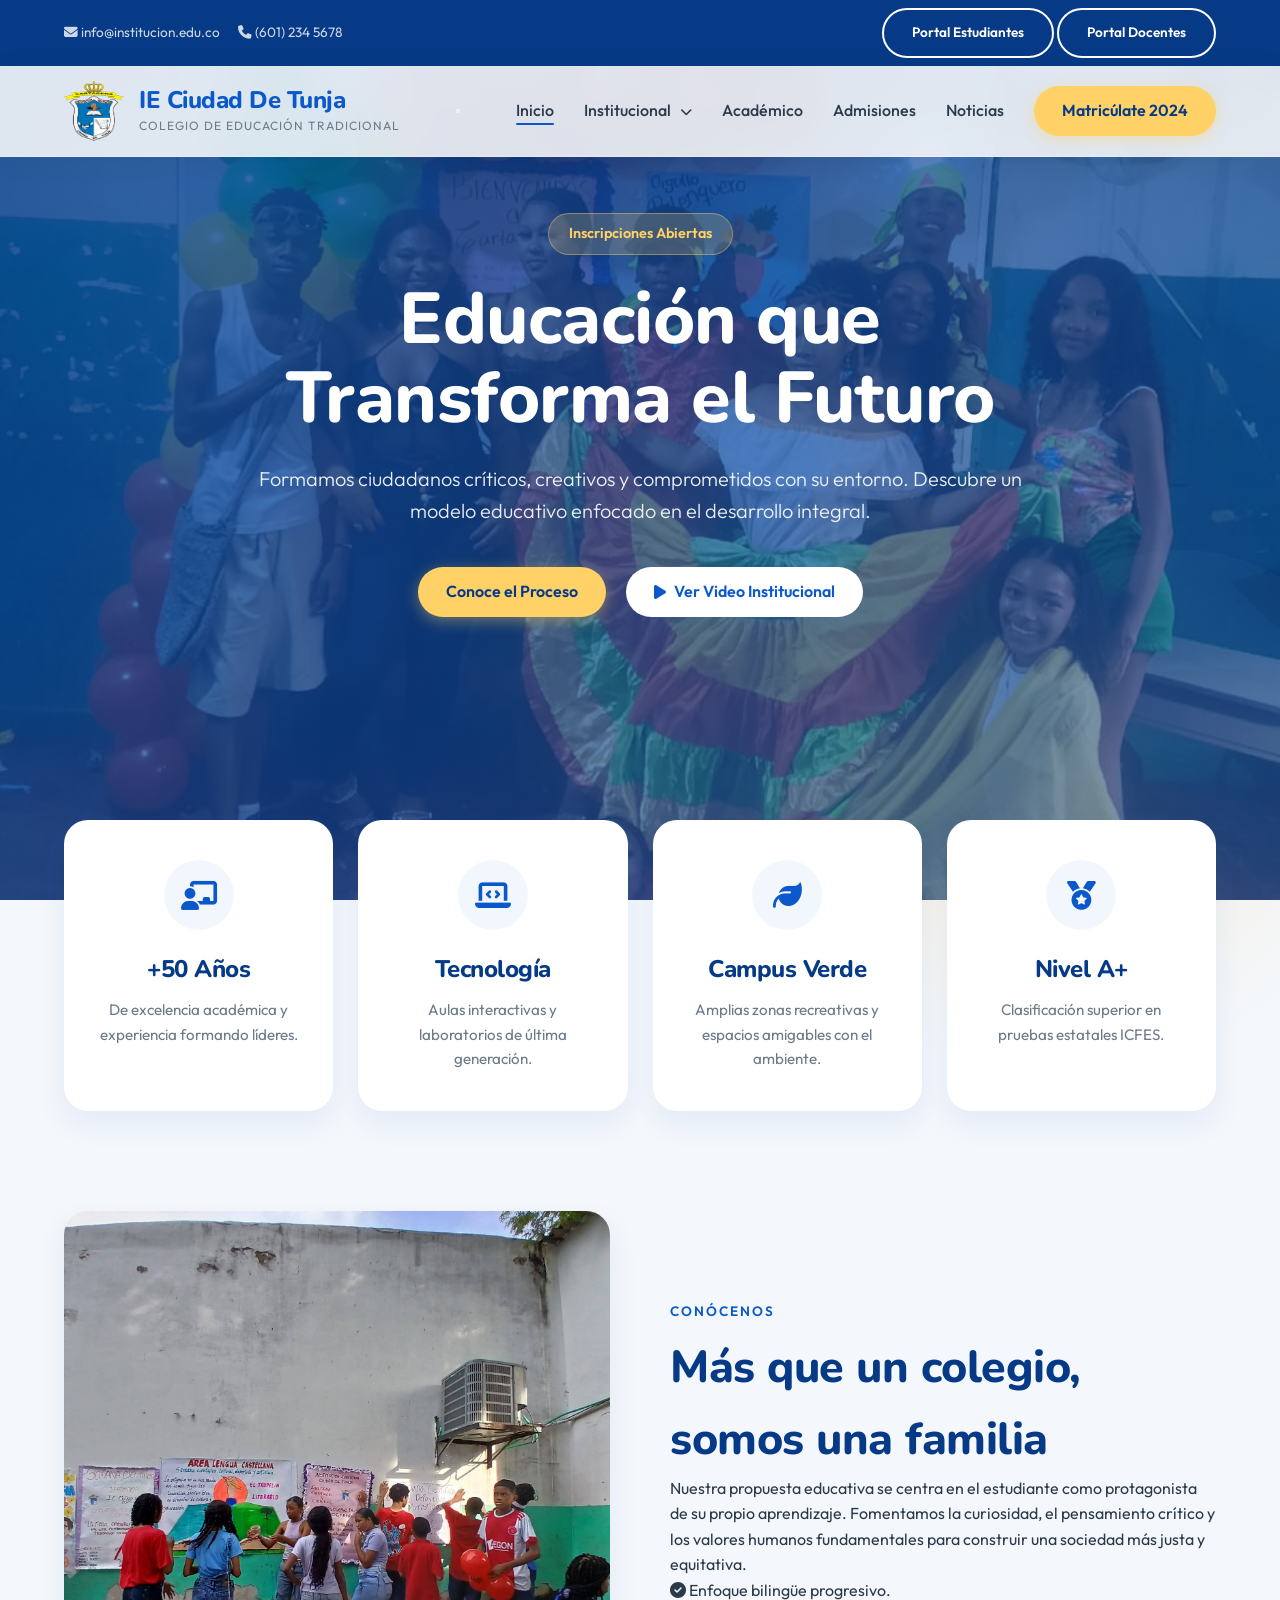
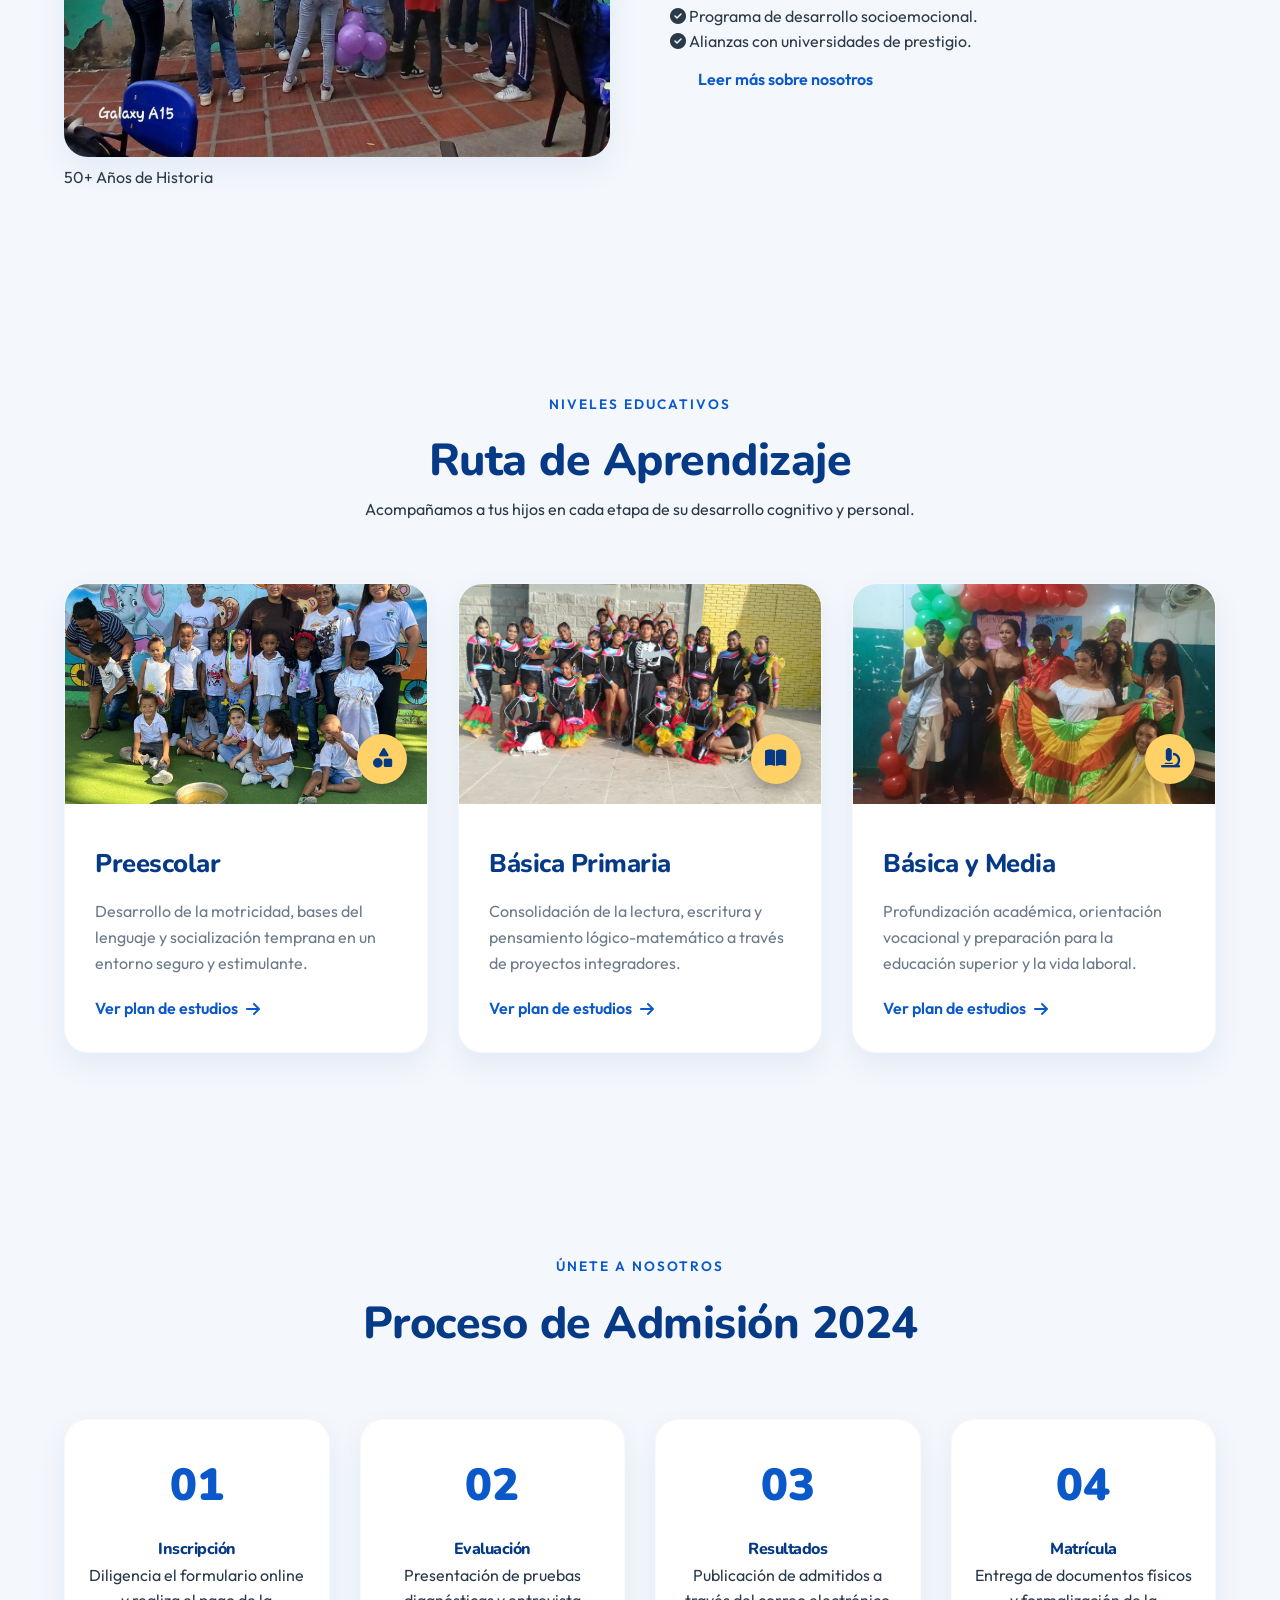
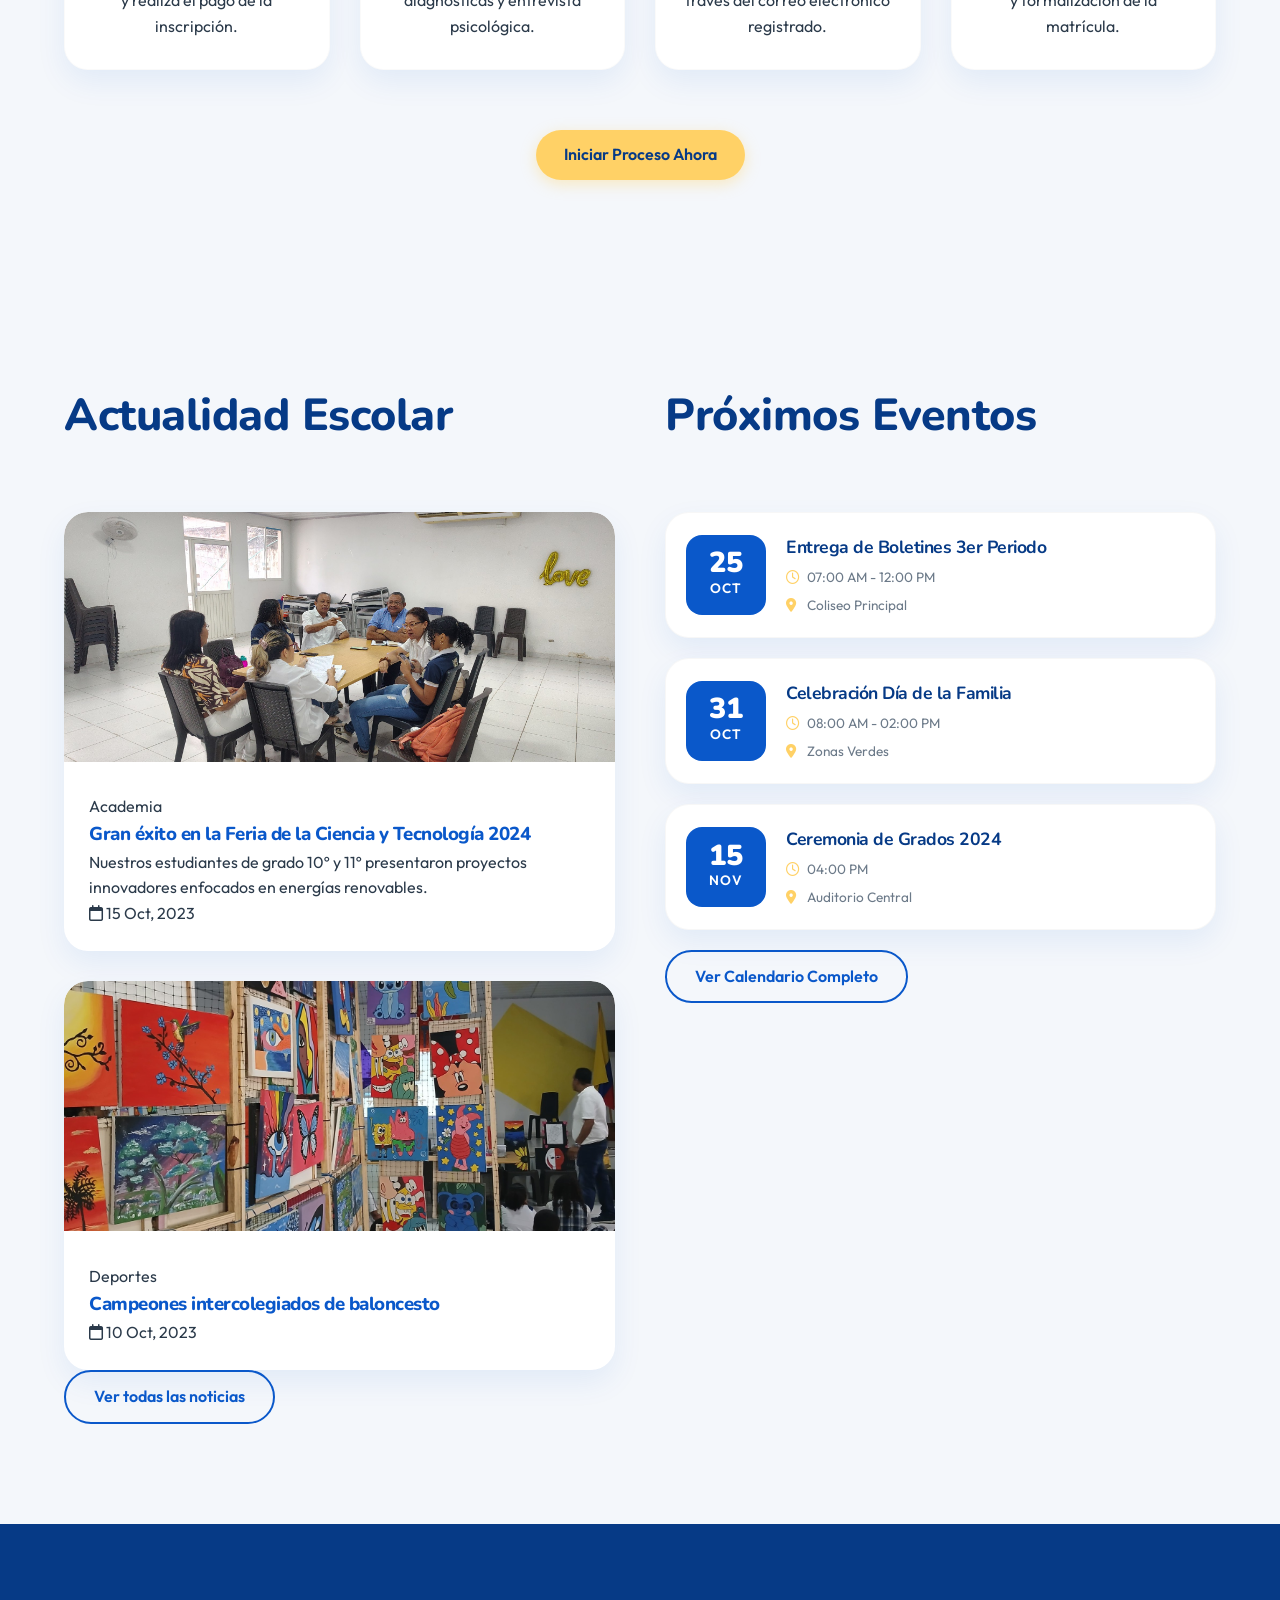
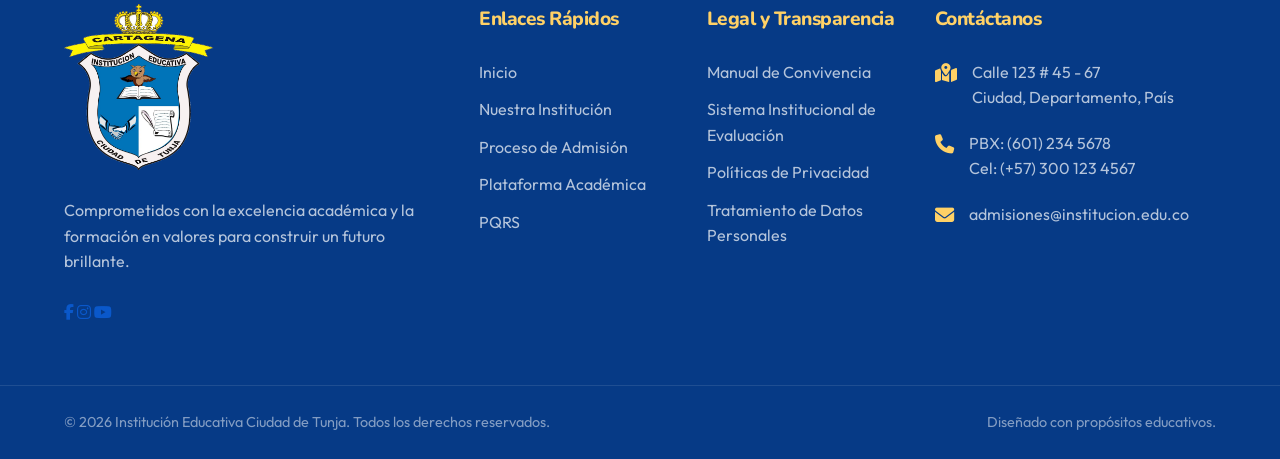
==== commit c1a1c859: "Add files via upload" ====
--- a/index.html
+++ b/index.html
@@ -8,6 +8,7 @@
     
     <link rel="preconnect" href="https://fonts.googleapis.com">
     <link rel="preconnect" href="https://fonts.gstatic.com" crossorigin>
+    <link rel="icon" type="image/png" href="assets/logo.png">
     
     <link rel="stylesheet" href="css/normalize.css">
     <link rel="stylesheet" href="css/style.css">
--- a/css/style.css
+++ b/css/style.css
@@ -0,0 +1,1037 @@
+/* ===================================================================
+   CSS MINIMALISTA Y MODERNO - UI/UX AMIGABLE
+   =================================================================== */
+
+/* --- 1. IMPORTACIÓN DE LIBRERÍAS (Fuentes) --- */
+/* Nunito: Redondeada y amigable para títulos. Outfit: Limpia y tech para textos */
+@import url('https://fonts.googleapis.com/css2?family=Nunito:wght@700;800;900&family=Outfit:wght@300;400;500;600&display=swap');
+
+/* --- 2. VARIABLES GLOBALES (Paleta: Amarillo, Azul, Blanco) --- */
+:root {
+    /* Paleta de Colores */
+    --color-blue: #0A58CA;          /* Azul principal, vibrante y moderno */
+    --color-blue-dark: #063A86;     /* Azul profundo para contrastes */
+    --color-yellow: #FFD166;        /* Amarillo amigable, no lastima la vista */
+    --color-yellow-hover: #FFC033;  /* Amarillo más intenso para interacciones */
+    --color-white: #FFFFFF;         /* Blanco puro para tarjetas */
+    --color-bg-light: #F4F7FB;      /* Fondo general off-white para contraste */
+    --color-text-main: #2B3A4A;     /* Texto principal (azul muy oscuro, menos duro que el negro) */
+    --color-text-muted: #6C7A89;    /* Texto secundario */
+
+    /* UI/UX Settings */
+    --radius-pill: 50px;            /* Botones estilo píldora */
+    --radius-card: 24px;            /* Bordes muy redondeados para amabilidad visual */
+    --shadow-soft: 0 12px 30px rgba(10, 88, 202, 0.08); /* Sombra azulada muy suave */
+    --shadow-hover: 0 20px 40px rgba(10, 88, 202, 0.15); /* Sombra al pasar el cursor */
+    --transition: all 0.3s cubic-bezier(0.25, 0.8, 0.25, 1); /* Transición fluida estilo app */
+}
+
+/* --- 3. RESET Y TIPOGRAFÍA BASE --- */
+* {
+    margin: 0;
+    padding: 0;
+    box-sizing: border-box;
+}
+
+html {
+    scroll-behavior: smooth;
+}
+
+body {
+    font-family: 'Outfit', sans-serif;
+    background-color: var(--color-bg-light);
+    color: var(--color-text-main);
+    line-height: 1.6;
+    overflow-x: hidden;
+}
+
+h1, h2, h3, h4, h5, h6, .brand-title {
+    font-family: 'Nunito', sans-serif;
+    color: var(--color-blue-dark);
+    font-weight: 800;
+    letter-spacing: -0.5px; /* Le da un toque más compacto y moderno */
+}
+
+a {
+    text-decoration: none;
+    color: var(--color-blue);
+    transition: var(--transition);
+}
+
+ul {
+    list-style: none;
+}
+
+.container {
+    width: 90%;
+    max-width: 1200px;
+    margin: 0 auto;
+}
+
+.section-padding {
+    padding: 100px 0;
+}
+
+/* --- 4. COMPONENTES REUTILIZABLES (Botones minimalistas) --- */
+.btn {
+    display: inline-flex;
+    align-items: center;
+    justify-content: center;
+    padding: 12px 28px;
+    font-family: 'Outfit', sans-serif;
+    font-weight: 600;
+    border-radius: var(--radius-pill); /* Forma de píldora */
+    border: none;
+    cursor: pointer;
+    transition: var(--transition);
+    text-align: center;
+    gap: 8px;
+}
+
+.btn--primary {
+    background-color: var(--color-yellow);
+    color: var(--color-blue-dark);
+    box-shadow: 0 4px 15px rgba(255, 209, 102, 0.4);
+}
+
+.btn--primary:hover {
+    background-color: var(--color-yellow-hover);
+    transform: translateY(-3px); /* Efecto de flotación */
+    box-shadow: 0 8px 20px rgba(255, 209, 102, 0.6);
+}
+
+.btn--secondary {
+    background-color: var(--color-white);
+    color: var(--color-blue);
+    box-shadow: var(--shadow-soft);
+}
+
+.btn--secondary:hover {
+    color: var(--color-blue-dark);
+    transform: translateY(-3px);
+    box-shadow: var(--shadow-hover);
+}
+
+.btn--outline {
+    background-color: transparent;
+    border: 2px solid var(--color-white);
+    color: var(--color-white);
+}
+
+.btn--outline:hover {
+    background-color: var(--color-white);
+    color: var(--color-blue);
+}
+
+/* --- 5. ENCABEZADO Y NAVEGACIÓN (Efecto Glassmorphism) --- */
+.site-header {
+    position: fixed;
+    top: 0;
+    width: 100%;
+    z-index: 1000;
+}
+
+/* Barra superior muy sutil */
+.top-bar {
+    background-color: var(--color-blue-dark);
+    color: var(--color-white);
+    font-size: 0.85rem;
+    padding: 8px 0;
+}
+
+.top-bar__inner {
+    display: flex;
+    justify-content: space-between;
+    align-items: center;
+}
+
+.top-bar__contact a {
+    color: var(--color-white);
+    margin-right: 15px;
+    opacity: 0.8;
+}
+
+.top-bar__contact a:hover {
+    opacity: 1;
+    color: var(--color-yellow);
+}
+
+/* Navbar flotante y transparente */
+.navbar {
+    background: rgba(255, 255, 255, 0.85); /* Blanco semi-transparente */
+    backdrop-filter: blur(12px); /* Efecto cristal de alta gama */
+    -webkit-backdrop-filter: blur(12px);
+    border-bottom: 1px solid rgba(255, 255, 255, 0.3);
+    padding: 15px 0;
+    box-shadow: 0 4px 30px rgba(0, 0, 0, 0.05);
+    transition: var(--transition);
+}
+
+.navbar__inner {
+    display: flex;
+    justify-content: space-between;
+    align-items: center;
+}
+
+.navbar__brand {
+    display: flex;
+    align-items: center;
+    gap: 15px;
+}
+
+.brand-title {
+    font-size: 1.5rem;
+    color: var(--color-blue);
+    line-height: 1.2;
+}
+
+.brand-subtitle {
+    display: block;
+    font-size: 0.75rem;
+    color: var(--color-text-muted);
+    font-weight: 400;
+    letter-spacing: 1px;
+    text-transform: uppercase;
+}
+
+.navbar__menu {
+    display: flex;
+    align-items: center;
+    gap: 30px;
+}
+
+.navbar__link {
+    font-weight: 500;
+    color: var(--color-text-main);
+    position: relative;
+    padding: 5px 0;
+}
+
+/* Animación de subrayado minimalista */
+.navbar__link::after {
+    content: '';
+    position: absolute;
+    bottom: 0;
+    left: 0;
+    width: 0;
+    height: 2px;
+    background-color: var(--color-blue);
+    transition: var(--transition);
+    border-radius: 2px;
+}
+
+.navbar__link:hover::after,
+.navbar__link.active::after {
+    width: 100%;
+}
+
+.navbar__link:hover {
+    color: var(--color-blue);
+}
+
+/* --- 6. HERO SECTION (Limpio y directo) --- */
+.hero {
+    height: 100vh;
+    min-height: 700px;
+    display: flex;
+    align-items: center;
+    background: linear-gradient(135deg, var(--color-blue-dark) 0%, var(--color-blue) 100%);
+    position: relative;
+    overflow: hidden;
+    padding-top: 80px;
+    text-align: center;
+}
+
+/* Círculos decorativos de fondo (Rompe la cuadrícula) */
+.hero::before, .hero::after {
+    content: '';
+    position: absolute;
+    border-radius: 50%;
+    background: rgba(255, 255, 255, 0.05);
+}
+
+.hero::before {
+    width: 600px;
+    height: 600px;
+    top: -100px;
+    left: -150px;
+}
+
+.hero::after {
+    width: 400px;
+    height: 400px;
+    bottom: -50px;
+    right: -100px;
+}
+
+.hero__content {
+    position: relative;
+    z-index: 2;
+    max-width: 800px;
+    margin: 0 auto;
+}
+
+.hero__badge {
+    display: inline-block;
+    background-color: rgba(255, 209, 102, 0.2);
+    color: var(--color-yellow);
+    padding: 8px 20px;
+    border-radius: var(--radius-pill);
+    font-size: 0.9rem;
+    font-weight: 600;
+    margin-bottom: 25px;
+    border: 1px solid rgba(255, 209, 102, 0.4);
+}
+
+.hero__title {
+    font-size: 4.5rem;
+    color: var(--color-white);
+    line-height: 1.1;
+    margin-bottom: 25px;
+}
+
+.hero__description {
+    font-size: 1.25rem;
+    color: rgba(255, 255, 255, 0.9);
+    margin-bottom: 40px;
+    font-weight: 300;
+}
+
+.hero__actions {
+    display: flex;
+    gap: 20px;
+    justify-content: center;
+}
+
+/* --- 7. CARACTERÍSTICAS (Tarjetas Flotantes Blancas) --- */
+.features {
+    margin-top: -80px; /* Sube sobre el hero para romper la línea recta */
+    position: relative;
+    z-index: 10;
+}
+
+.features__grid {
+    display: grid;
+    grid-template-columns: repeat(4, 1fr);
+    gap: 25px;
+}
+
+.feature-card {
+    background-color: var(--color-white);
+    padding: 40px 30px;
+    border-radius: var(--radius-card);
+    text-align: center;
+    box-shadow: var(--shadow-soft);
+    transition: var(--transition);
+}
+
+.feature-card:hover {
+    transform: translateY(-10px);
+    box-shadow: var(--shadow-hover);
+}
+
+.feature-card__icon {
+    width: 70px;
+    height: 70px;
+    background-color: rgba(10, 88, 202, 0.05);
+    color: var(--color-blue);
+    border-radius: 50%;
+    display: flex;
+    align-items: center;
+    justify-content: center;
+    font-size: 1.8rem;
+    margin: 0 auto 20px;
+    transition: var(--transition);
+}
+
+.feature-card:hover .feature-card__icon {
+    background-color: var(--color-blue);
+    color: var(--color-white);
+}
+
+.feature-card__title {
+    font-size: 1.5rem;
+    margin-bottom: 10px;
+}
+
+.feature-card__text {
+    font-size: 0.95rem;
+    color: var(--color-text-muted);
+}
+
+/* --- 8. OFERTA ACADÉMICA Y TARJETAS GLOBALES --- */
+.section-header {
+    margin-bottom: 60px;
+}
+
+.section-subtitle {
+    display: inline-block;
+    color: var(--color-blue);
+    font-weight: 600;
+    text-transform: uppercase;
+    letter-spacing: 2px;
+    font-size: 0.85rem;
+    margin-bottom: 10px;
+}
+
+.section-title {
+    font-size: 2.8rem;
+}
+
+.academics__grid {
+    display: grid;
+    grid-template-columns: repeat(3, 1fr);
+    gap: 30px;
+}
+
+/* Estilo de tarjeta súper limpio */
+.academic-card {
+    background: var(--color-white);
+    border-radius: var(--radius-card);
+    overflow: hidden;
+    box-shadow: var(--shadow-soft);
+    transition: var(--transition);
+    border: 1px solid rgba(0,0,0,0.03);
+}
+
+.academic-card:hover {
+    transform: translateY(-10px);
+    box-shadow: var(--shadow-hover);
+}
+
+.academic-card__img-container {
+    height: 220px;
+    background-color: #e9ecef; /* Placeholder si no hay imagen */
+    position: relative;
+    overflow: hidden;
+}
+
+.academic-card__img-container img {
+    width: 100%;
+    height: 100%;
+    object-fit: cover;
+    transition: transform 0.5s ease;
+}
+
+.academic-card:hover .academic-card__img-container img {
+    transform: scale(1.05);
+}
+
+.academic-card__icon {
+    position: absolute;
+    bottom: 20px; /* ¡La clave! Lo subimos para que no lo corte la "tijera" del contenedor */
+    right: 20px;
+    width: 50px;
+    height: 50px;
+    background-color: var(--color-yellow);
+    color: var(--color-blue-dark);
+    border-radius: 50%;
+    display: flex;
+    align-items: center;
+    justify-content: center;
+    font-size: 1.2rem;
+    box-shadow: 0 5px 15px rgba(0, 0, 0, 0.3); /* Sombrita un poco más oscura para que resalte */
+    z-index: 10; /* Forzamos a que esté siempre por encima de la imagen */
+}
+
+.academic-card__content {
+    padding: 40px 30px 30px;
+}
+
+.academic-card__content h3 {
+    font-size: 1.6rem;
+    margin-bottom: 15px;
+}
+
+.academic-card__content p {
+    color: var(--color-text-muted);
+    margin-bottom: 20px;
+}
+
+.link-arrow {
+    font-weight: 600;
+    display: inline-flex;
+    align-items: center;
+    gap: 8px;
+}
+
+.link-arrow i {
+    transition: var(--transition);
+}
+
+.link-arrow:hover i {
+    transform: translateX(5px);
+}
+
+/* --- 9. PIE DE PÁGINA (Footer Minimalista) --- */
+.site-footer {
+    background-color: var(--color-blue-dark);
+    color: var(--color-white);
+    padding-top: 80px;
+}
+
+.footer-grid {
+    display: grid;
+    grid-template-columns: 2fr 1fr 1fr 1.5fr;
+    gap: 40px;
+    margin-bottom: 60px;
+}
+
+.footer-logo {
+    width: 150px;
+    margin-bottom: 20px;
+
+}
+
+.footer-desc {
+    color: rgba(255,255,255,0.7);
+    margin-bottom: 25px;
+}
+
+.footer-title {
+    color: var(--color-yellow);
+    font-size: 1.2rem;
+    margin-bottom: 25px;
+}
+
+.footer-links ul li {
+    margin-bottom: 12px;
+}
+
+.footer-links ul li a {
+    color: rgba(255,255,255,0.7);
+}
+
+.footer-links ul li a:hover {
+    color: var(--color-yellow);
+    padding-left: 5px; /* Pequeño salto al pasar el cursor */
+}
+
+.contact-info li {
+    display: flex;
+    gap: 15px;
+    margin-bottom: 20px;
+    color: rgba(255,255,255,0.7);
+}
+
+.contact-info i {
+    color: var(--color-yellow);
+    font-size: 1.2rem;
+    margin-top: 4px;
+}
+
+.footer-bottom {
+    border-top: 1px solid rgba(255,255,255,0.1);
+    padding: 25px 0;
+}
+
+.footer-bottom__inner {
+    display: flex;
+    justify-content: space-between;
+    color: rgba(255,255,255,0.5);
+    font-size: 0.9rem;
+}
+
+/* --- 10. RESPONSIVE BÁSICO --- */
+@media (max-width: 992px) {
+    .features__grid { grid-template-columns: repeat(2, 1fr); }
+    .academics__grid { grid-template-columns: repeat(2, 1fr); }
+    .footer-grid { grid-template-columns: repeat(2, 1fr); }
+    .hero__title { font-size: 3.5rem; }
+}
+
+@media (max-width: 768px) {
+    .top-bar, .navbar__menu { display: none; } /* Ocultar para móvil temporalmente */
+    .features__grid, .academics__grid, .footer-grid { grid-template-columns: 1fr; }
+    .hero__title { font-size: 2.8rem; }
+    .features { margin-top: 40px; }
+}
+/* =========================================================
+   11. CORRECCIONES DE ESTRUCTURA Y ESPACIADO (LAYOUTS)
+   ========================================================= */
+
+/* 1. Darle espacio al fondo azul para que las tarjetas no choquen con el texto */
+.hero {
+    padding-bottom: 150px; 
+}
+
+/* 2. Sección Nosotros: Dividir en dos columnas (Imagen izquierda, Texto derecha) */
+.about__layout {
+    display: grid;
+    grid-template-columns: 1fr 1fr;
+    gap: 60px;
+    align-items: center;
+}
+
+.about__img {
+    width: 100%;
+    border-radius: var(--radius-card);
+    box-shadow: var(--shadow-soft);
+    object-fit: cover;
+}
+
+/* 3. Proceso de Admisiones: 4 pasos en línea horizontal */
+.process-steps {
+    display: grid;
+    grid-template-columns: repeat(4, 1fr);
+    gap: 30px;
+}
+
+.step {
+    background: var(--color-white);
+    padding: 30px 20px;
+    border-radius: var(--radius-card);
+    box-shadow: var(--shadow-soft);
+    text-align: center;
+    border: 1px solid rgba(0,0,0,0.02);
+}
+
+.step__number {
+    font-family: 'Nunito', sans-serif;
+    font-size: 2.5rem;
+    color: var(--color-yellow);
+    font-weight: 900;
+    opacity: 0.5;
+    margin-bottom: 15px;
+}
+
+/* 4. Noticias y Eventos: Columna grande para noticias, pequeña para eventos */
+.news-events__layout {
+    display: grid;
+    grid-template-columns: 2fr 1.2fr;
+    gap: 50px;
+}
+
+.news-grid {
+    display: grid;
+    grid-template-columns: 1fr;
+    gap: 30px;
+}
+
+/* Imágenes de las noticias para que no se desborden */
+.news-card__img {
+    width: 100%;
+    height: 250px;
+    object-fit: cover;
+    border-radius: var(--radius-card) var(--radius-card) 0 0;
+}
+
+.news-card {
+    background: var(--color-white);
+    border-radius: var(--radius-card);
+    box-shadow: var(--shadow-soft);
+    overflow: hidden;
+}
+
+.news-card__content {
+    padding: 25px;
+}
+
+/* 5. Asegurar que en celulares y tablets no se aplaste todo (Responsive) */
+@media (max-width: 992px) {
+    .about__layout, 
+    .news-events__layout {
+        grid-template-columns: 1fr; /* Pasa a una sola columna */
+    }
+    .process-steps {
+        grid-template-columns: repeat(2, 1fr); /* 2 pasos arriba, 2 abajo */
+    }
+}
+
+@media (max-width: 768px) {
+    .process-steps {
+        grid-template-columns: 1fr; /* 1 paso por línea en celulares */
+    }
+    .hero {
+        padding-bottom: 200px; /* Más espacio en móviles */
+    }
+}
+/* =========================================================
+   12. MENÚ DESPLEGABLE (DROPDOWN) - "Institucional"
+   ========================================================= */
+
+/* Contenedor relativo para que el menú se posicione respecto a este botón */
+.has-dropdown {
+    position: relative;
+}
+
+/* Pequeño ajuste a la flecha para que se vea alineada */
+.has-dropdown .fa-chevron-down {
+    font-size: 0.75rem;
+    margin-left: 6px;
+    transition: transform 0.3s ease;
+}
+
+/* Rotar la flechita cuando pasas el cursor (toque premium) */
+.has-dropdown:hover .fa-chevron-down {
+    transform: rotate(180deg);
+}
+
+/* La caja del submenú */
+.dropdown-menu {
+    position: absolute;
+    top: 100%; /* Aparece justo debajo del botón */
+    left: 0;
+    background-color: var(--color-white);
+    min-width: 240px;
+    padding: 15px 0;
+    border-radius: 16px; /* Bordes redondeados consistentes */
+    box-shadow: var(--shadow-hover);
+    
+    /* Lo ocultamos por defecto y lo bajamos un poquito para la animación */
+    opacity: 0;
+    visibility: hidden;
+    transform: translateY(15px);
+    transition: all 0.3s cubic-bezier(0.25, 0.8, 0.25, 1);
+    z-index: 2000;
+}
+
+/* Hacer que el submenú aparezca al pasar el mouse por "Institucional" */
+.has-dropdown:hover .dropdown-menu {
+    opacity: 1;
+    visibility: visible;
+    transform: translateY(0);
+}
+
+/* Estilos de los enlaces internos del submenú */
+.dropdown-menu li {
+    margin: 0;
+    list-style: none;
+}
+
+.dropdown-menu li a {
+    display: block;
+    padding: 10px 25px;
+    color: var(--color-text-main);
+    font-weight: 500;
+    font-size: 0.95rem;
+    transition: var(--transition);
+}
+
+/* Efecto hover en las opciones del submenú */
+.dropdown-menu li a:hover {
+    background-color: var(--color-bg-light);
+    color: var(--color-blue);
+    padding-left: 32px; /* Hace un pequeño salto hacia la derecha muy elegante */
+}
+/* =========================================================
+   13. CARRUSEL DE FONDO (HERO SLIDER)
+   ========================================================= */
+
+.hero {
+    /* Quitamos el color de fondo estático que tenía antes */
+    background: none !important; 
+    position: relative;
+}
+
+/* Contenedor de las imágenes */
+.hero__slider {
+    position: absolute;
+    top: 0;
+    left: 0;
+    width: 100%;
+    height: 100%;
+    z-index: 0;
+    overflow: hidden;
+}
+
+/* Cada imagen individual */
+.hero__slide {
+    position: absolute;
+    top: 0;
+    left: 0;
+    width: 100%;
+    height: 100%;
+    background-size: cover;
+    background-position: center;
+    opacity: 0;
+    /* Transición suave de opacidad y un zoom lento para darle vida */
+    transition: opacity 1.5s ease-in-out, transform 6s ease-in-out; 
+    transform: scale(1.05); 
+}
+
+/* La imagen que se está mostrando actualmente */
+.hero__slide.active {
+    opacity: 1;
+    transform: scale(1); 
+}
+
+/* Mantenemos un filtro azul semi-transparente para la UI/UX. 
+   Sin esto, el texto blanco se perdería si la foto de fondo es muy clara. */
+.hero__overlay {
+    position: absolute;
+    top: 0;
+    left: 0;
+    width: 100%;
+    height: 100%;
+    background: linear-gradient(135deg, rgba(6, 58, 134, 0.85) 0%, rgba(10, 88, 202, 0.5) 100%);
+    z-index: 1;
+}
+
+/* Aseguramos que el texto y botones queden por encima de todo */
+.hero__content {
+    position: relative;
+    z-index: 2;
+}
+/* =========================================================
+   14. CORRECCIONES DE ADMISIONES (Números y Botón)
+   ========================================================= */
+
+/* Corrección de los números de los pasos */
+.step__number {
+    font-family: 'Nunito', sans-serif;
+    font-size: 2.8rem; /* Los hacemos un pelín más grandes */
+    color: var(--color-blue); /* Cambiamos a azul para un contraste perfecto sobre blanco */
+    font-weight: 900;
+    opacity: 1; /* Quitamos la opacidad para que el color sea 100% sólido */
+    margin-bottom: 15px;
+}
+
+/* Clases utilitarias para separar y centrar el botón */
+.mt-5 {
+    margin-top: 60px !important; /* Añade un respiro generoso arriba del botón */
+}
+
+.text-center {
+    text-align: center;
+}
+/* =========================================================
+   15. EFECTO DE FONDO (Burbujas / Ambient Glow) - CORREGIDO
+   ========================================================= */
+
+body {
+    position: relative;
+    /* 🚨 ESTA LÍNEA ES CLAVE: Evita que las burbujas se vayan detrás del fondo */
+    isolation: isolate; 
+}
+
+/* Burbuja 1: Azul */
+body::before {
+    content: '';
+    position: fixed;
+    top: -15%;
+    left: -10%;
+    width: 600px;
+    height: 600px;
+    /* 🚨 Subí la intensidad de 0.04 a 0.15 para que sea súper visible */
+    background: radial-gradient(circle, rgba(10, 88, 202, 0.25) 0%, rgba(10, 88, 202, 0) 70%);
+    border-radius: 50%;
+    z-index: -1;
+    pointer-events: none;
+    animation: floatBubble 18s infinite alternate ease-in-out;
+}
+
+/* Burbuja 2: Amarilla */
+body::after {
+    content: '';
+    position: fixed;
+    bottom: -20%;
+    right: -10%;
+    width: 700px;
+    height: 700px;
+    /* 🚨 Subí la intensidad de 0.06 a 0.15 para que sea súper visible */
+    background: radial-gradient(circle, rgba(255, 209, 102, 0.25) 0%, rgba(255, 209, 102, 0) 70%);
+    border-radius: 50%;
+    z-index: -1;
+    pointer-events: none;
+    animation: floatBubble2 22s infinite alternate ease-in-out;
+}
+
+/* Animaciones */
+@keyframes floatBubble {
+    0% { transform: translate(0, 0) scale(1); }
+    100% { transform: translate(80px, 50px) scale(1.1); }
+}
+
+@keyframes floatBubble2 {
+    0% { transform: translate(0, 0) scale(1); }
+    100% { transform: translate(-100px, -60px) scale(1.05); }
+}
+/* =========================================================
+   16. MEJORAS SECCIÓN NOTICIAS Y EVENTOS (50/50 y Botones)
+   ========================================================= */
+
+/* 1. Mitad y Mitad (50/50) para las columnas */
+.news-events__layout {
+    display: grid;
+    /* Forzamos el 50/50 (1 fracción y 1 fracción) en lugar del 2fr 1.2fr anterior */
+    grid-template-columns: repeat(2, 1fr) !important; 
+    gap: 50px;
+}
+
+/* 2. Corregir el contraste de los botones en fondos claros */
+.news-events .btn--outline {
+    border: 2px solid var(--color-blue);
+    color: var(--color-blue);
+}
+
+/* Al pasar el cursor, se rellenan de azul y el texto pasa a blanco */
+.news-events .btn--outline:hover {
+    background-color: var(--color-blue);
+    color: var(--color-white);
+    transform: translateY(-3px);
+    box-shadow: var(--shadow-soft);
+}
+
+/* 3. Diseño Premium para las tarjetas de los Eventos */
+.event-item {
+    display: flex;
+    align-items: center;
+    background: var(--color-white);
+    padding: 20px;
+    border-radius: var(--radius-card);
+    margin-bottom: 20px;
+    box-shadow: var(--shadow-soft);
+    transition: var(--transition);
+    border: 1px solid rgba(0,0,0,0.03);
+    gap: 20px; /* Separación perfecta entre la fecha y el texto */
+}
+
+/* Efecto dinámico al pasar el cursor sobre un evento */
+.event-item:hover {
+    transform: translateX(10px); /* Se desplaza suavemente a la derecha */
+    box-shadow: var(--shadow-hover);
+    border-left: 4px solid var(--color-yellow); /* Agrega una línea amarilla de acento */
+}
+
+/* El cuadrito de la fecha (Calendario) */
+.event-item__date {
+    background-color: var(--color-blue);
+    color: var(--color-white);
+    min-width: 80px;
+    height: 80px;
+    display: flex;
+    flex-direction: column;
+    justify-content: center;
+    align-items: center;
+    border-radius: 16px;
+}
+
+.event-item__date .day {
+    font-family: 'Nunito', sans-serif;
+    font-size: 1.8rem;
+    font-weight: 900;
+    line-height: 1;
+}
+
+.event-item__date .month {
+    font-size: 0.85rem;
+    font-weight: 600;
+    letter-spacing: 1px;
+}
+
+/* La información del evento (Títulos e iconos) */
+.event-item__info {
+    display: flex;
+    flex-direction: column;
+    gap: 6px;
+}
+
+.event-item__title a {
+    color: var(--color-blue-dark);
+    font-size: 1.1rem;
+    font-weight: 700;
+}
+
+.event-item__title a:hover {
+    color: var(--color-blue);
+}
+
+.event-item__time, .event-item__location {
+    font-size: 0.85rem;
+    color: var(--color-text-muted);
+}
+
+.event-item__time i, .event-item__location i {
+    color: var(--color-yellow);
+    width: 18px; /* Fija un ancho para que los textos queden alineados */
+}
+/* =========================================================
+   17. EXPERIENCIA INTERACTIVA PRO (Efectos Next-Gen)
+   ========================================================= */
+
+/* --- 1. Cursor Glow (Solo visible al tocar botones) --- */
+.cursor-glow {
+    position: fixed;
+    width: 150px;
+    height: 150px;
+    background: radial-gradient(circle, rgba(255, 255, 255, 0.45) 0%, transparent 50%);
+    pointer-events: none;
+    z-index: 9999;
+    
+    /* 🚨 APAGADO POR DEFECTO: Transparente y un poco más pequeño */
+    opacity: 0; 
+    transform: translate(-50%, -50%) scale(0.8);
+    
+    /* Transición suave para el efecto de encendido/apagado */
+    transition: transform 0.3s ease, opacity 0.3s ease;
+}
+
+/* 🚨 CLAVE: Esta clase se activará con JS para encender la luz */
+.cursor-glow.show-glow {
+    opacity: 1;
+    transform: translate(-50%, -50%) scale(1.2);
+}
+
+/* --- 2. Botones con efecto líquido --- */
+.btn {
+    position: relative;
+    overflow: hidden; /* Clave para que el líquido no se salga del botón */
+}
+
+.btn::before {
+    content: '';
+    position: absolute;
+    width: 200%;
+    height: 200%;
+    background: radial-gradient(circle, rgba(255, 255, 255, 0.4), transparent 60%);
+    top: -50%;
+    left: -50%;
+    opacity: 0;
+    transition: opacity 0.3s ease;
+    pointer-events: none;
+}
+
+.btn:hover::before {
+    opacity: 1;
+}
+
+/* --- 3. Cards con profundidad real 3D (Adaptado a TUS tarjetas) --- */
+.feature-card, 
+.academic-card, 
+.news-card, 
+.event-item,
+.mv-card,
+.timeline-content {
+    /* Agregamos una transición con rebote sutil (cubic-bezier) */
+    transition: transform 0.4s cubic-bezier(0.175, 0.885, 0.32, 1.275), box-shadow 0.4s ease;
+}
+
+.feature-card:hover, 
+.academic-card:hover, 
+.news-card:hover, 
+.event-item:hover,
+.mv-card:hover,
+.timeline-content:hover {
+    transform: rotateX(4deg) rotateY(-4deg) scale(1.02) !important;
+    box-shadow: 0 30px 60px rgba(10, 88, 202, 0.15) !important;
+    z-index: 10; /* Evita que queden detrás de otras al hacer zoom */
+}
+
+/* --- 4. Efecto reveal más premium --- */
+section {
+    transform: translateY(60px);
+    opacity: 0;
+    transition: all 0.8s cubic-bezier(0.25, 0.8, 0.25, 1);
+}
+
+section.visible {
+    transform: translateY(0);
+    opacity: 1;
+}
+
+/* Excepción obligatoria para el Hero y Header para que la página no empiece en blanco */
+.hero, .site-header, .page-header {
+    transform: none !important;
+    opacity: 1 !important;
+}
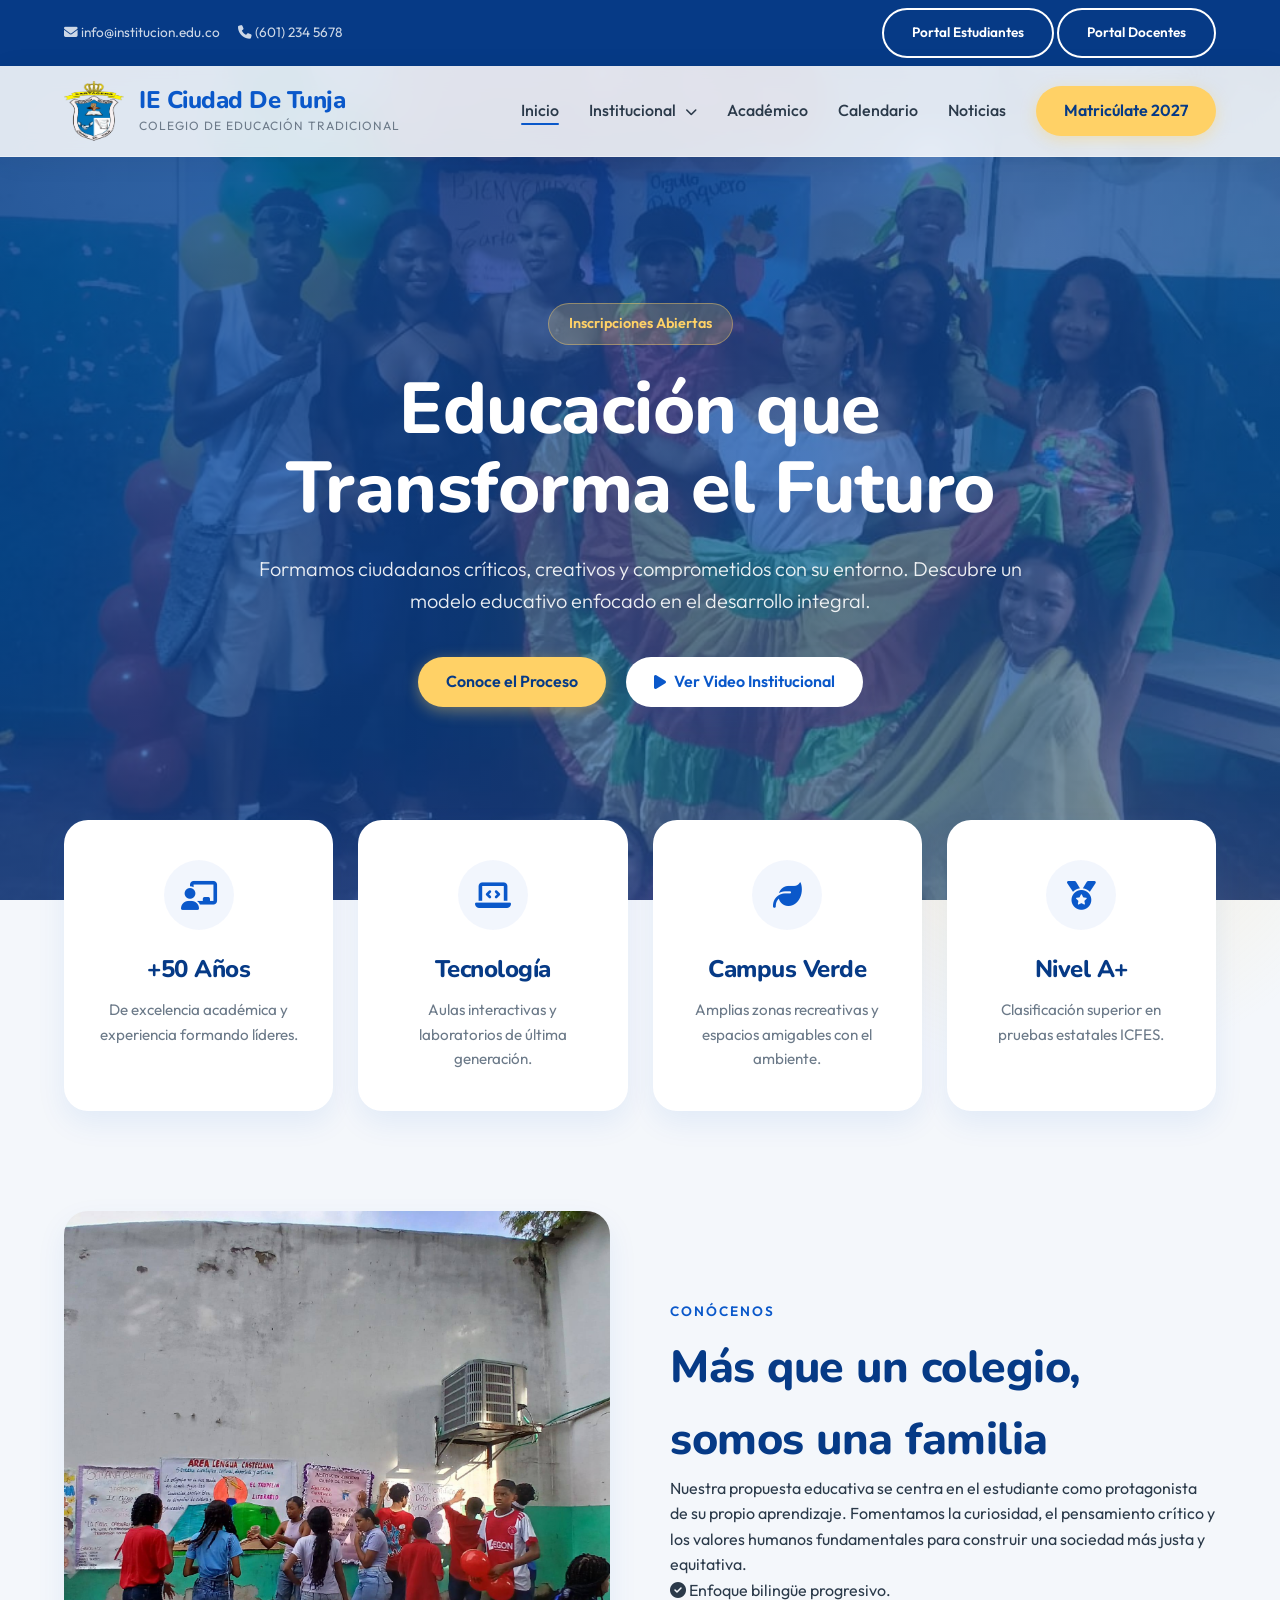
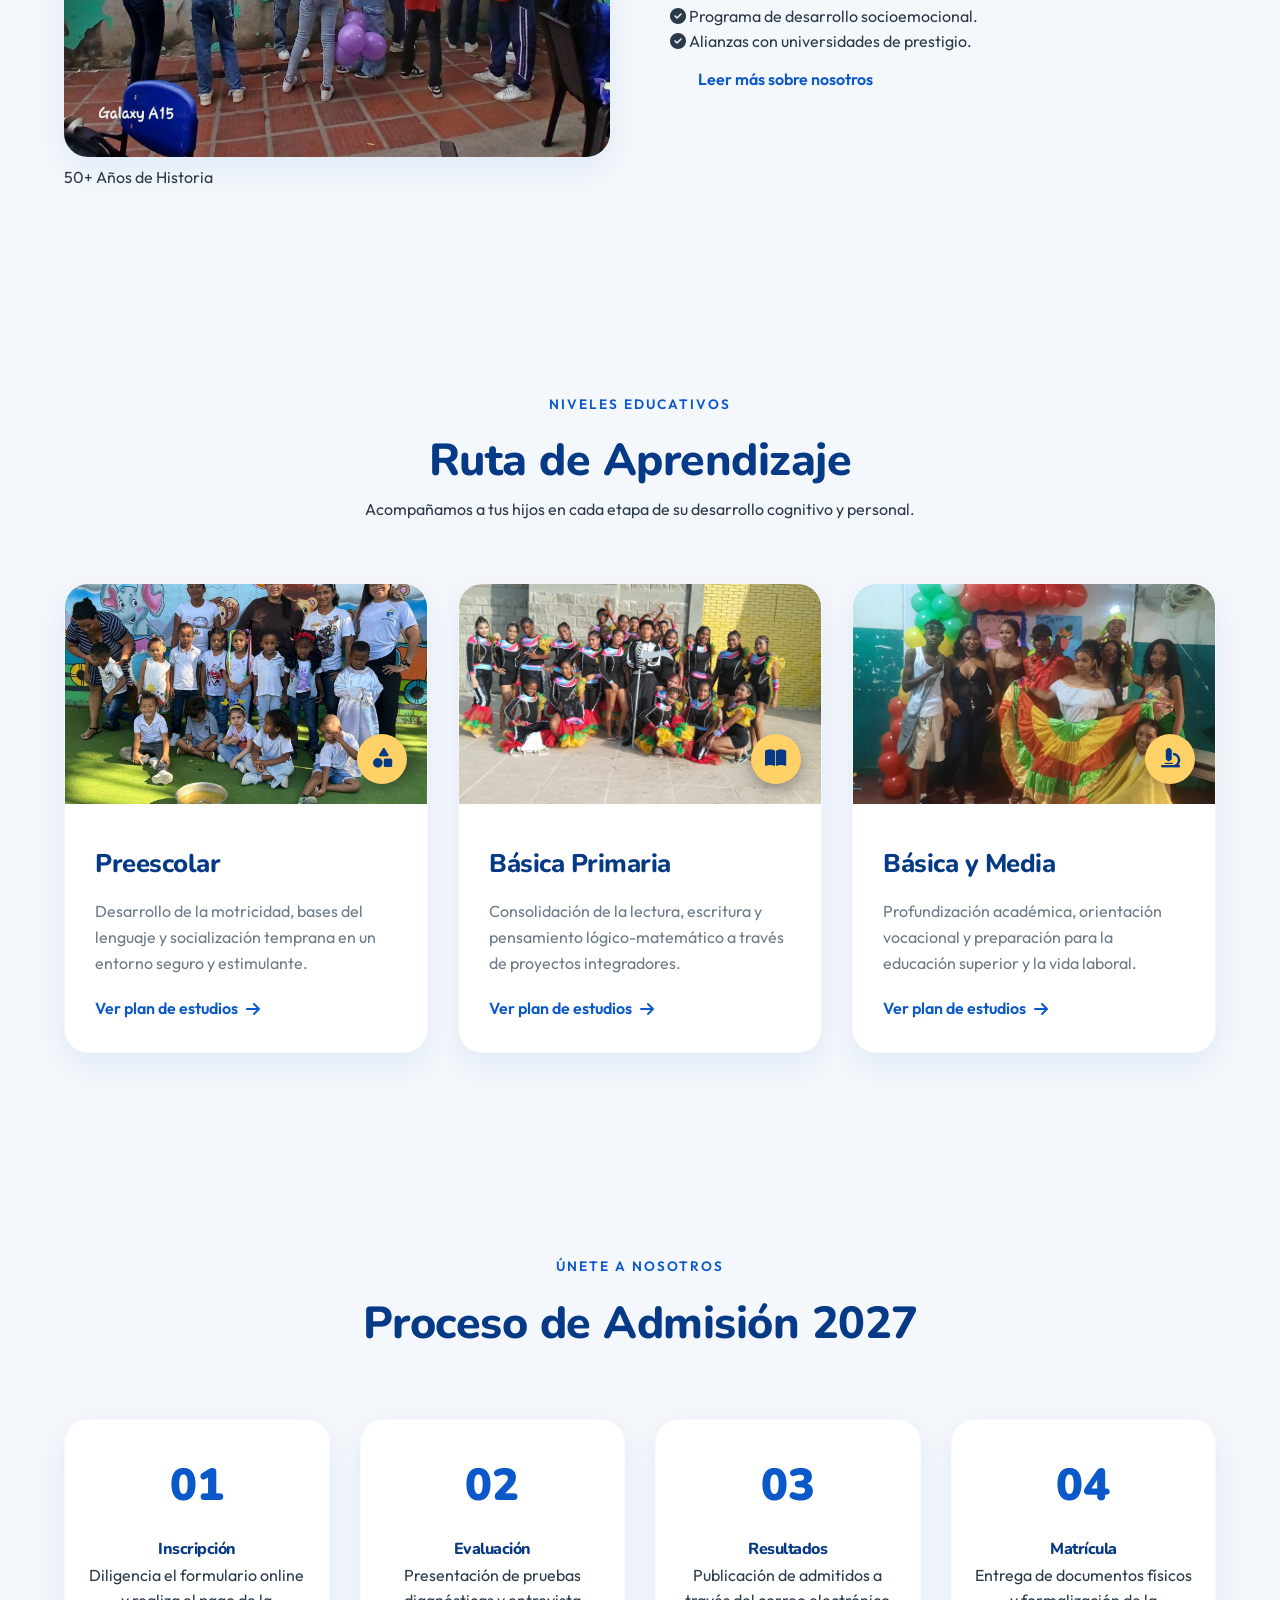
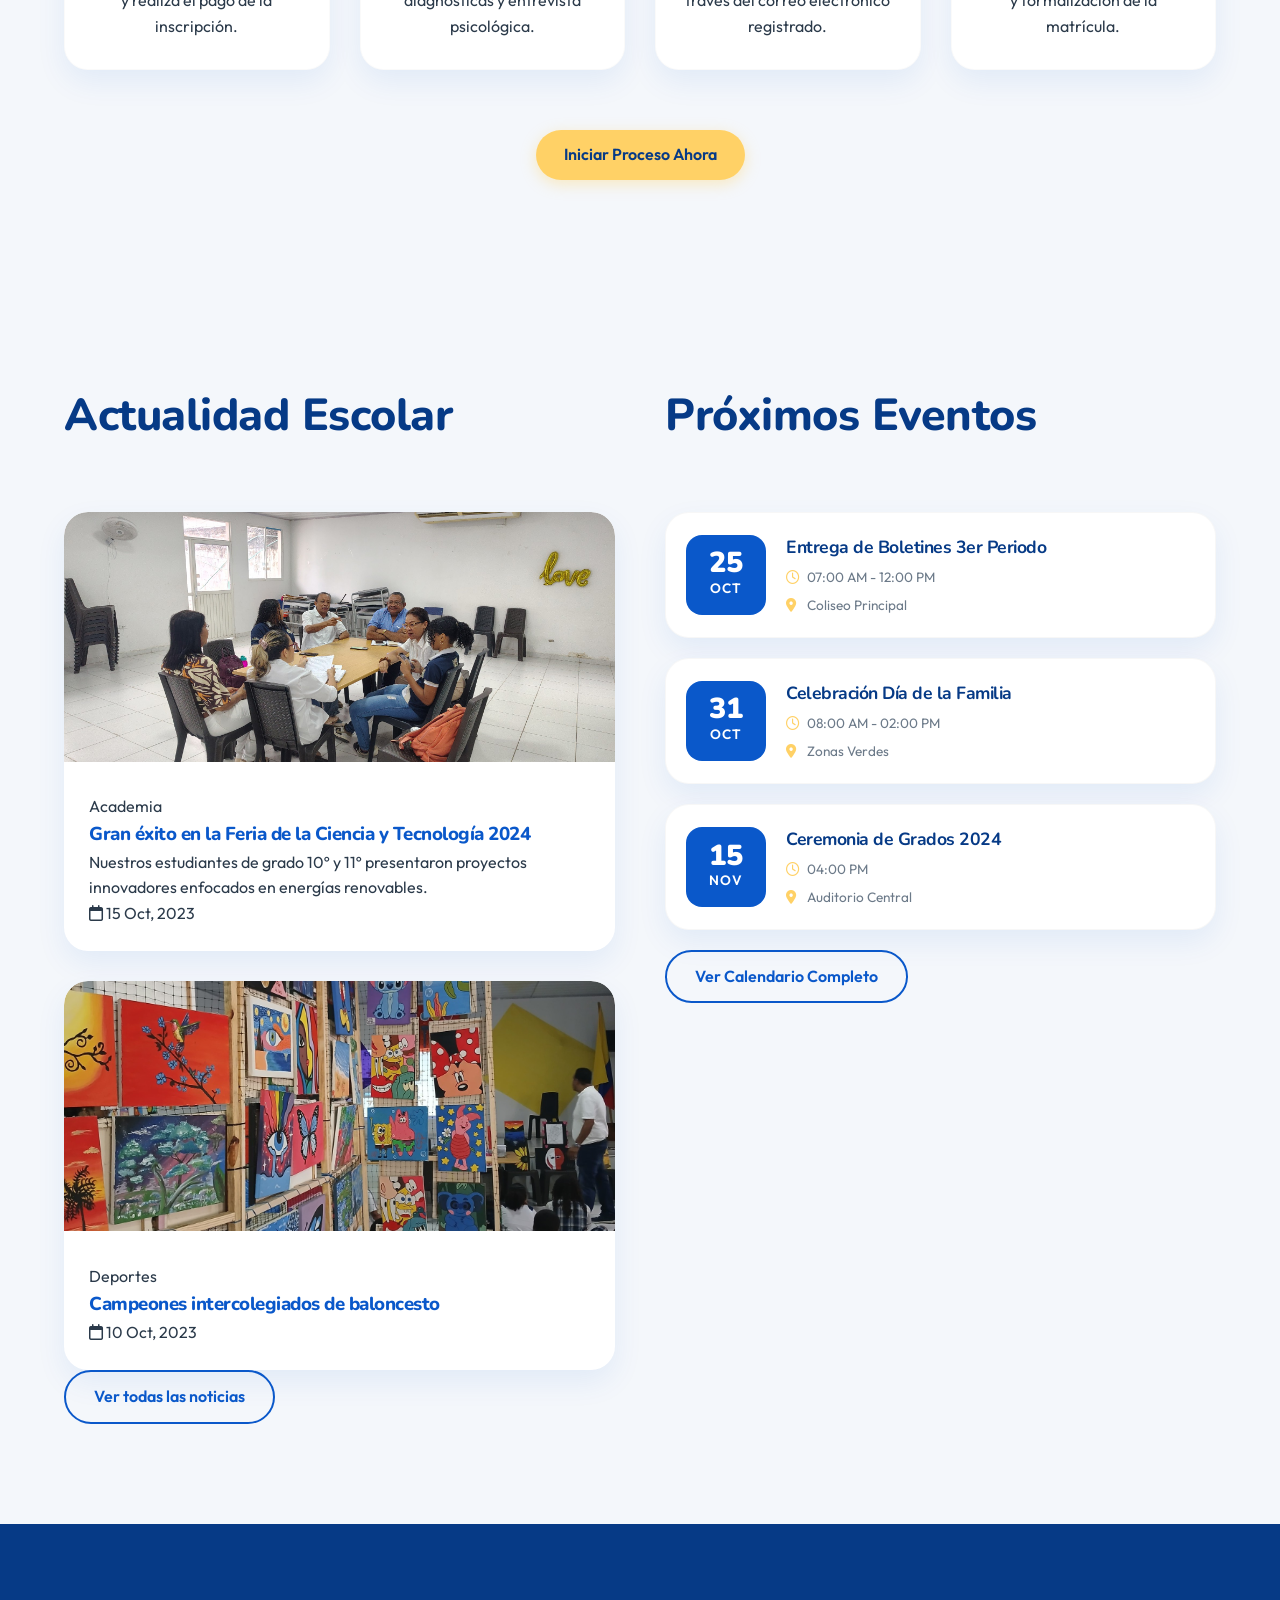
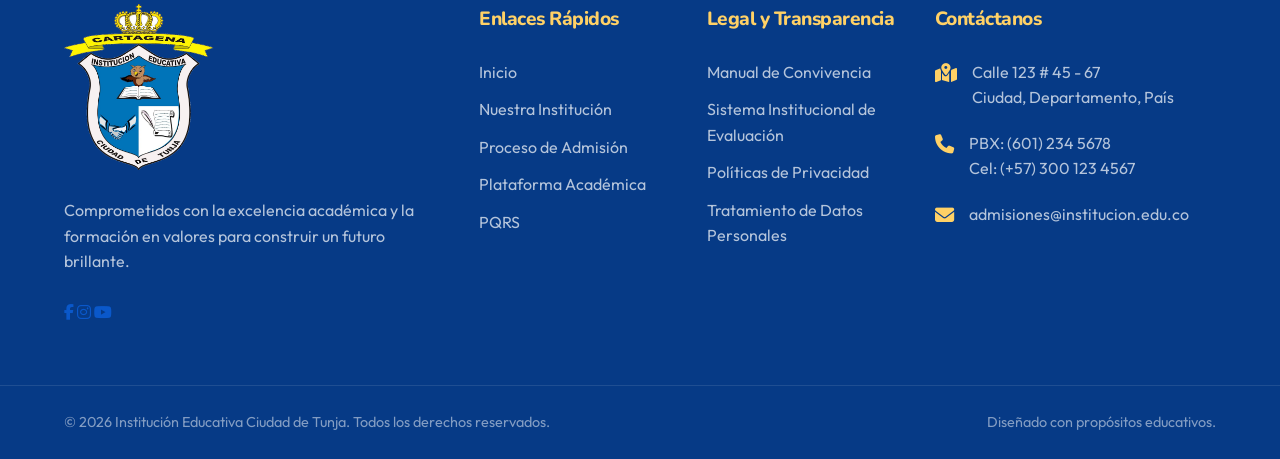
==== commit 10670303: "Add files via upload" ====
--- a/index.html
+++ b/index.html
@@ -17,7 +17,8 @@
 </head>
 <body>
 
-    <header class="site-header">
+<header class="site-header">
+        
         <div class="top-bar">
             <div class="container top-bar__inner">
                 <div class="top-bar__contact">
@@ -33,6 +34,7 @@
 
         <nav class="navbar">
             <div class="container navbar__inner">
+                
                 <a href="index.html" class="navbar__brand">
                     <img src="assets/logo.png" alt="Logo Institución" width="60" height="60">
                     <div class="navbar__brand-text">
@@ -41,17 +43,15 @@
                     </div>
                 </a>
 
-                <button class="navbar__toggle" aria-label="Abrir menú" aria-expanded="false">
-                    <span class="hamburger-line"></span>
-                    <span class="hamburger-line"></span>
-                    <span class="hamburger-line"></span>
+                <button id="btn-hamburguesa" class="menu-toggle" aria-label="Abrir menú">
+                <i class="fa-solid fa-bars"></i>
                 </button>
 
                 <ul class="navbar__menu">
-                    <li class="navbar__item"><a href="#inicio" class="navbar__link active">Inicio</a></li>
+                    <li class="navbar__item"><a href="index.html" class="navbar__link active">Inicio</a></li>
                     
                     <li class="navbar__item has-dropdown">
-                        <a href="#nosotros" class="navbar__link">Institucional <i class="fa-solid fa-chevron-down"></i></a>
+                        <a href="nuestra-historia.html" class="navbar__link">Institucional <i class="fa-solid fa-chevron-down"></i></a>
                         <ul class="dropdown-menu">
                             <li><a href="nuestra-historia.html">Nuestra Historia</a></li>
                             <li><a href="mision-vision.html">Misión y Visión</a></li>
@@ -61,12 +61,14 @@
                     </li>
                     
                     <li class="navbar__item"><a href="#academico" class="navbar__link">Académico</a></li>
-                    <li class="navbar__item"><a href="#admisiones" class="navbar__link">Admisiones</a></li>
-                    <li class="navbar__item"><a href="#noticias" class="navbar__link">Noticias</a></li>
+                    <li class="navbar__item"><a href="calendario.html" class="navbar__link">Calendario</a></li>
+                    <li class="navbar__item"><a href="noticias.html" class="navbar__link">Noticias</a></li>
+                    
                     <li class="navbar__item navbar__item--cta">
-                        <a href="/matriculas" class="btn btn--primary">Matricúlate 2024</a>
+                        <a href="admisiones.html" class="btn btn--primary">Matricúlate 2027</a>
                     </li>
                 </ul>
+                
             </div>
         </nav>
     </header>
@@ -145,7 +147,7 @@
                         <li><i class="fa-solid fa-check-circle"></i> Programa de desarrollo socioemocional.</li>
                         <li><i class="fa-solid fa-check-circle"></i> Alianzas con universidades de prestigio.</li>
                     </ul>
-                    <a href="/institucional" class="btn btn--outline-primary mt-4">Leer más sobre nosotros</a>
+                    <a href="mision-vision.html" class="btn btn--outline-primary mt-4">Leer más sobre nosotros</a>
                 </div>
             </div>
         </section>
@@ -202,7 +204,7 @@
             <div class="container">
                 <div class="section-header text-center">
                     <span class="section-subtitle">Únete a nosotros</span>
-                    <h2 class="section-title">Proceso de Admisión 2024</h2>
+                    <h2 class="section-title">Proceso de Admisión 2027</h2>
                 </div>
 
                 <div class="process-steps">
@@ -229,7 +231,7 @@
                 </div>
 
                 <div class="text-center mt-5">
-                    <a href="/formulario-inscripcion" class="btn btn--primary btn--large">Iniciar Proceso Ahora</a>
+                    <a href="admisiones.html" class="btn btn--primary btn--large">Iniciar Proceso Ahora</a>
                 </div>
             </div>
         </section>
--- a/css/style.css
+++ b/css/style.css
@@ -238,7 +238,7 @@
     background: linear-gradient(135deg, var(--color-blue-dark) 0%, var(--color-blue) 100%);
     position: relative;
     overflow: hidden;
-    padding-top: 80px;
+    padding-top: 200px;
     text-align: center;
 }
 
@@ -281,6 +281,8 @@
     font-weight: 600;
     margin-bottom: 25px;
     border: 1px solid rgba(255, 209, 102, 0.4);
+    margin-top: 60px;
+    margin-bottom: 25px;
 }
 
 .hero__title {
@@ -545,6 +547,43 @@
     .features__grid, .academics__grid, .footer-grid { grid-template-columns: 1fr; }
     .hero__title { font-size: 2.8rem; }
     .features { margin-top: 40px; }
+}
+/* =========================================================
+   ARREGLO DE NOTICIAS Y EVENTOS PARA MÓVIL (< 768px)
+   ========================================================= */
+@media (max-width: 768px) {
+    
+    /* 1. Obligamos al contenedor a apilar las columnas (Noticias arriba, Eventos abajo) */
+    .news-events__layout {
+        display: flex !important;
+        flex-direction: column !important; /* 🚨 La magia: vertical en vez de horizontal */
+        gap: 50px !important; /* Un buen espacio entre la última noticia y el título de eventos */
+    }
+
+    /* 2. Aseguramos que cada columna ocupe el 100% de la pantallita */
+    .news-column,
+    .events-column {
+        width: 100% !important;
+        padding: 0 !important;
+    }
+
+    /* 3. Centramos los títulos para que se vean más elegantes en celular */
+    .news-column .section-header,
+    .events-column .section-header {
+        text-align: center;
+    }
+
+    /* 4. Ajustamos las tarjetas de noticias para que no se apachurren */
+    .news-grid {
+        display: flex;
+        flex-direction: column;
+        gap: 20px;
+    }
+
+    .news-card {
+        width: 100%;
+        margin: 0;
+    }
 }
 /* =========================================================
    11. CORRECCIONES DE ESTRUCTURA Y ESPACIADO (LAYOUTS)
@@ -955,7 +994,7 @@
     position: fixed;
     width: 150px;
     height: 150px;
-    background: radial-gradient(circle, rgba(255, 255, 255, 0.45) 0%, transparent 50%);
+    background: radial-gradient(circle, rgba(255, 255, 255, 0.12) 0%, transparent 50%);
     pointer-events: none;
     z-index: 9999;
     
@@ -1034,4 +1073,124 @@
 .hero, .site-header, .page-header {
     transform: none !important;
     opacity: 1 !important;
+}
+/* =========================================================
+   MENÚ HAMBURGUESA Y AJUSTES MÓVILES
+   ========================================================= */
+
+/* Por defecto (en PC), el botón de hamburguesa está oculto */
+.menu-toggle {
+    display: none;
+    background: none;
+    border: none;
+    font-size: 2rem;
+    color: var(--color-blue-dark);
+    cursor: pointer;
+    transition: var(--transition);
+}
+
+/* =========================================================
+   MENÚ MÓVIL (100% CSS PURO - VERSIÓN COMPACTA)
+   ========================================================= */
+@media (max-width: 992px) {
+    
+    /* El botón base de la hamburguesa */
+    .menu-toggle {
+        display: block;
+        background: transparent;
+        border: none;
+        font-size: 2.2rem;
+        color: var(--color-blue-dark);
+        cursor: pointer;
+        padding: 5px;
+    }
+
+    /* La cortina del menú (cerrada) */
+    .navbar__menu {
+        position: absolute;
+        top: 100%;
+        left: 0;
+        width: 100%;
+        background-color: var(--color-white);
+        flex-direction: column;
+        box-shadow: 0 10px 15px rgba(0,0,0,0.1);
+        z-index: 9999;
+        display: flex;
+        max-height: 0;
+        overflow: hidden;
+        padding: 0;
+        opacity: 0;
+        transition: max-height 0.4s ease, opacity 0.3s ease, padding 0.3s ease;
+    }
+
+    /* 🚨 La cortina abierta (Más apretadita para ahorrar espacio) */
+    .navbar__menu.active {
+        max-height: 800px;
+        padding: 10px 0; /* Reducimos el relleno superior/inferior */
+        opacity: 1;
+    }
+
+    /* Estilos de los enlaces (Más compactos) */
+    .navbar__menu li { 
+        width: 100%; 
+        text-align: center; 
+    }
+    
+    .navbar__menu .navbar__link { 
+        display: block; 
+        padding: 10px 15px; /* Menos espacio entre cada enlace */
+        font-size: 0.95rem; /* Letra un pelín más pequeña */
+        border-bottom: 1px solid #f1f5f9; 
+    }
+
+    /* Botón Matricúlate 2027 (Optimizado para que suba) */
+    .navbar__menu .btn--primary { 
+        display: block; 
+        width: 85%; 
+        margin: 10px auto; /* Menos margen */
+        padding: 10px 20px;
+        font-size: 0.9rem;
+    }
+
+    /* --- Submenú Institucional (Cerrado por defecto) --- */
+    .navbar__item.has-dropdown .dropdown-menu {
+        position: static;
+        box-shadow: none;
+        background-color: #f8fafc;
+        max-height: 0;
+        overflow: hidden;
+        transition: max-height 0.3s ease;
+        padding: 0;
+    }
+
+    /* Submenú abierto */
+    .navbar__item.has-dropdown.active .dropdown-menu {
+        max-height: 400px;
+    }
+    
+    /* Enlaces del submenú (Aún más compactos) */
+    .navbar__item.has-dropdown .dropdown-menu a {
+        padding: 8px 15px; 
+        font-size: 0.85rem;
+    }
+}
+/* --- AJUSTE DE BOTONES DEL HERO PARA MÓVIL --- */
+@media (max-width: 768px) {
+    /* Buscamos el contenedor de los dos botones */
+    .hero__actions { 
+        display: flex;
+        flex-direction: column; /* arriba del otro */
+        align-items: center;    /* Los centra horizontalmente */
+        gap: 15px;              /* Espacio entre el botón amarillo y el blanco */
+        width: 100%;
+        padding: 0 20px;        /* Un poco de aire a los lados */
+    }
+
+    /* Ajustamos los botones individualmente */
+    .hero__actions .btn {
+        width: 100%;            /* Que ocupen todo el ancho disponible */
+        max-width: 300px;       /* Pero que no se estiren al infinito en tablets */
+        margin: 0;              /* Quitamos márgenes viejos que estorben */
+        justify-content: center; /* Centra el texto y el icono adentro */
+    }
 }
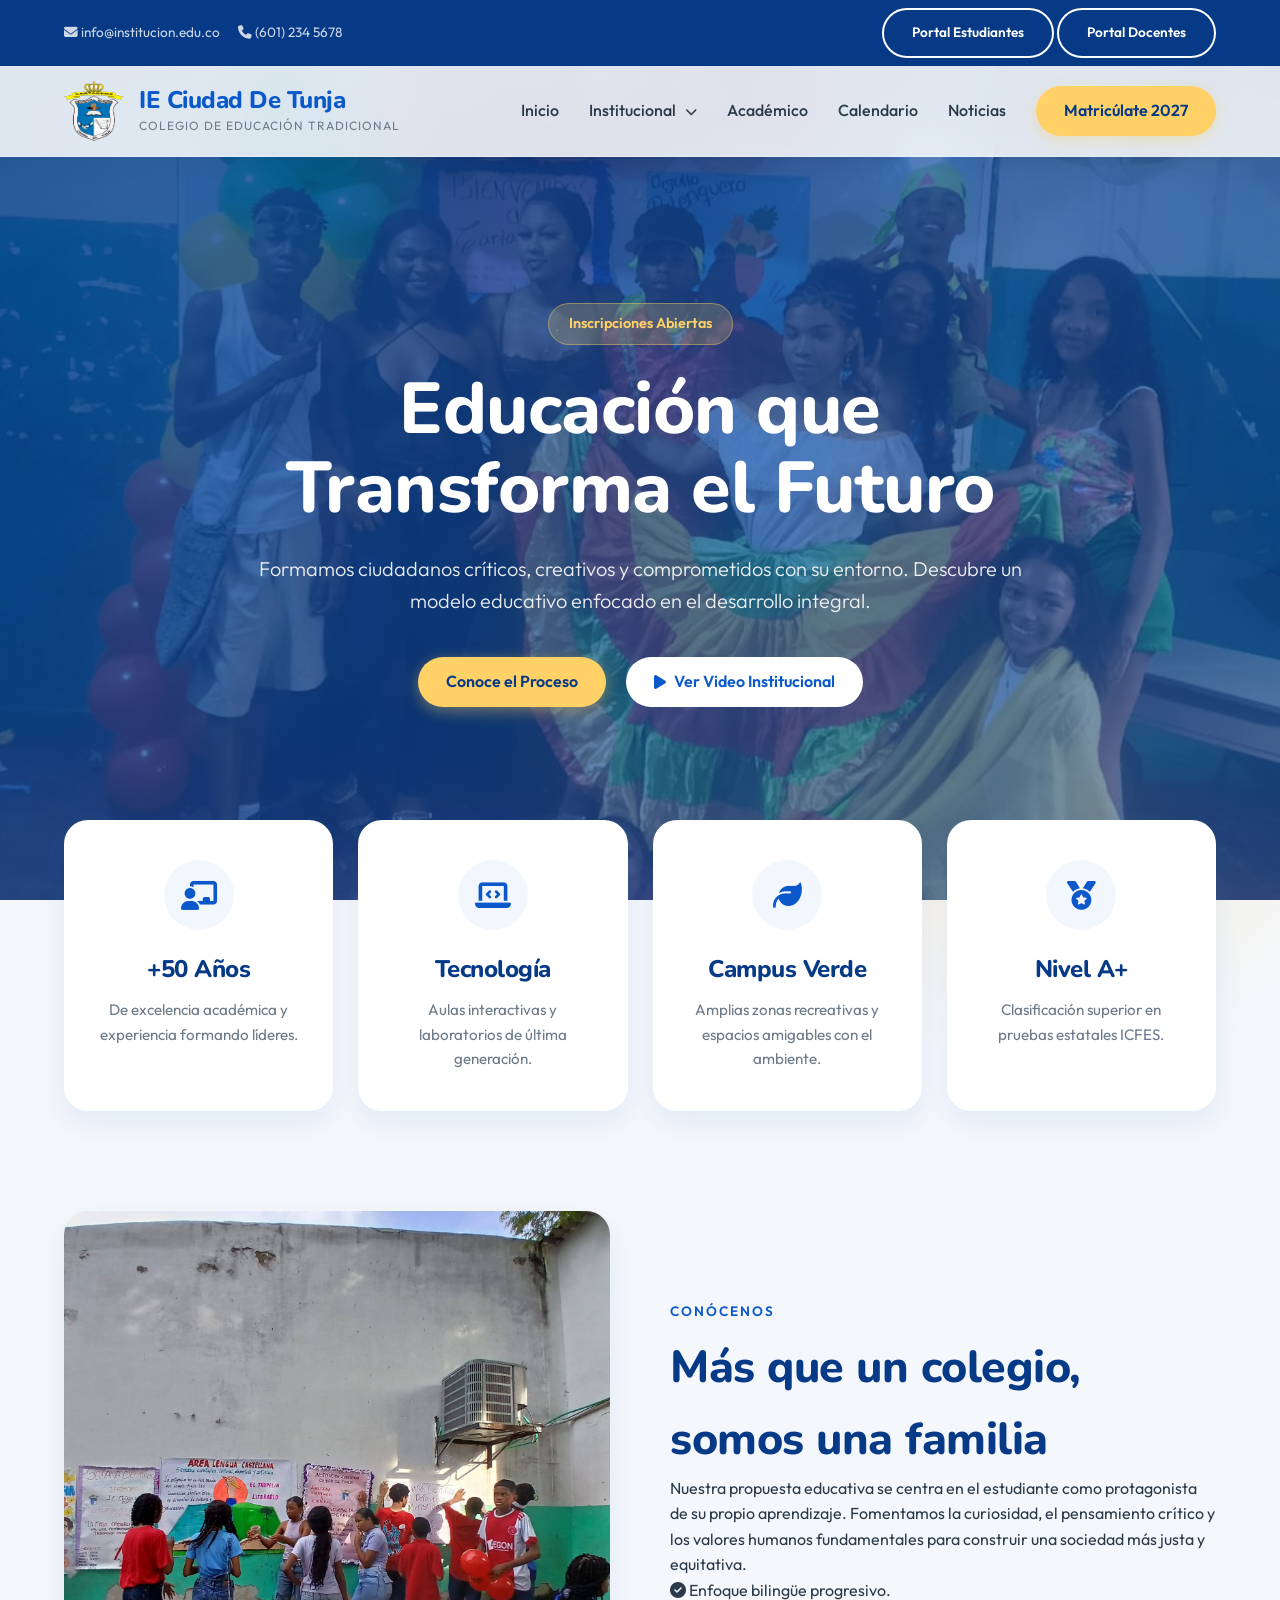
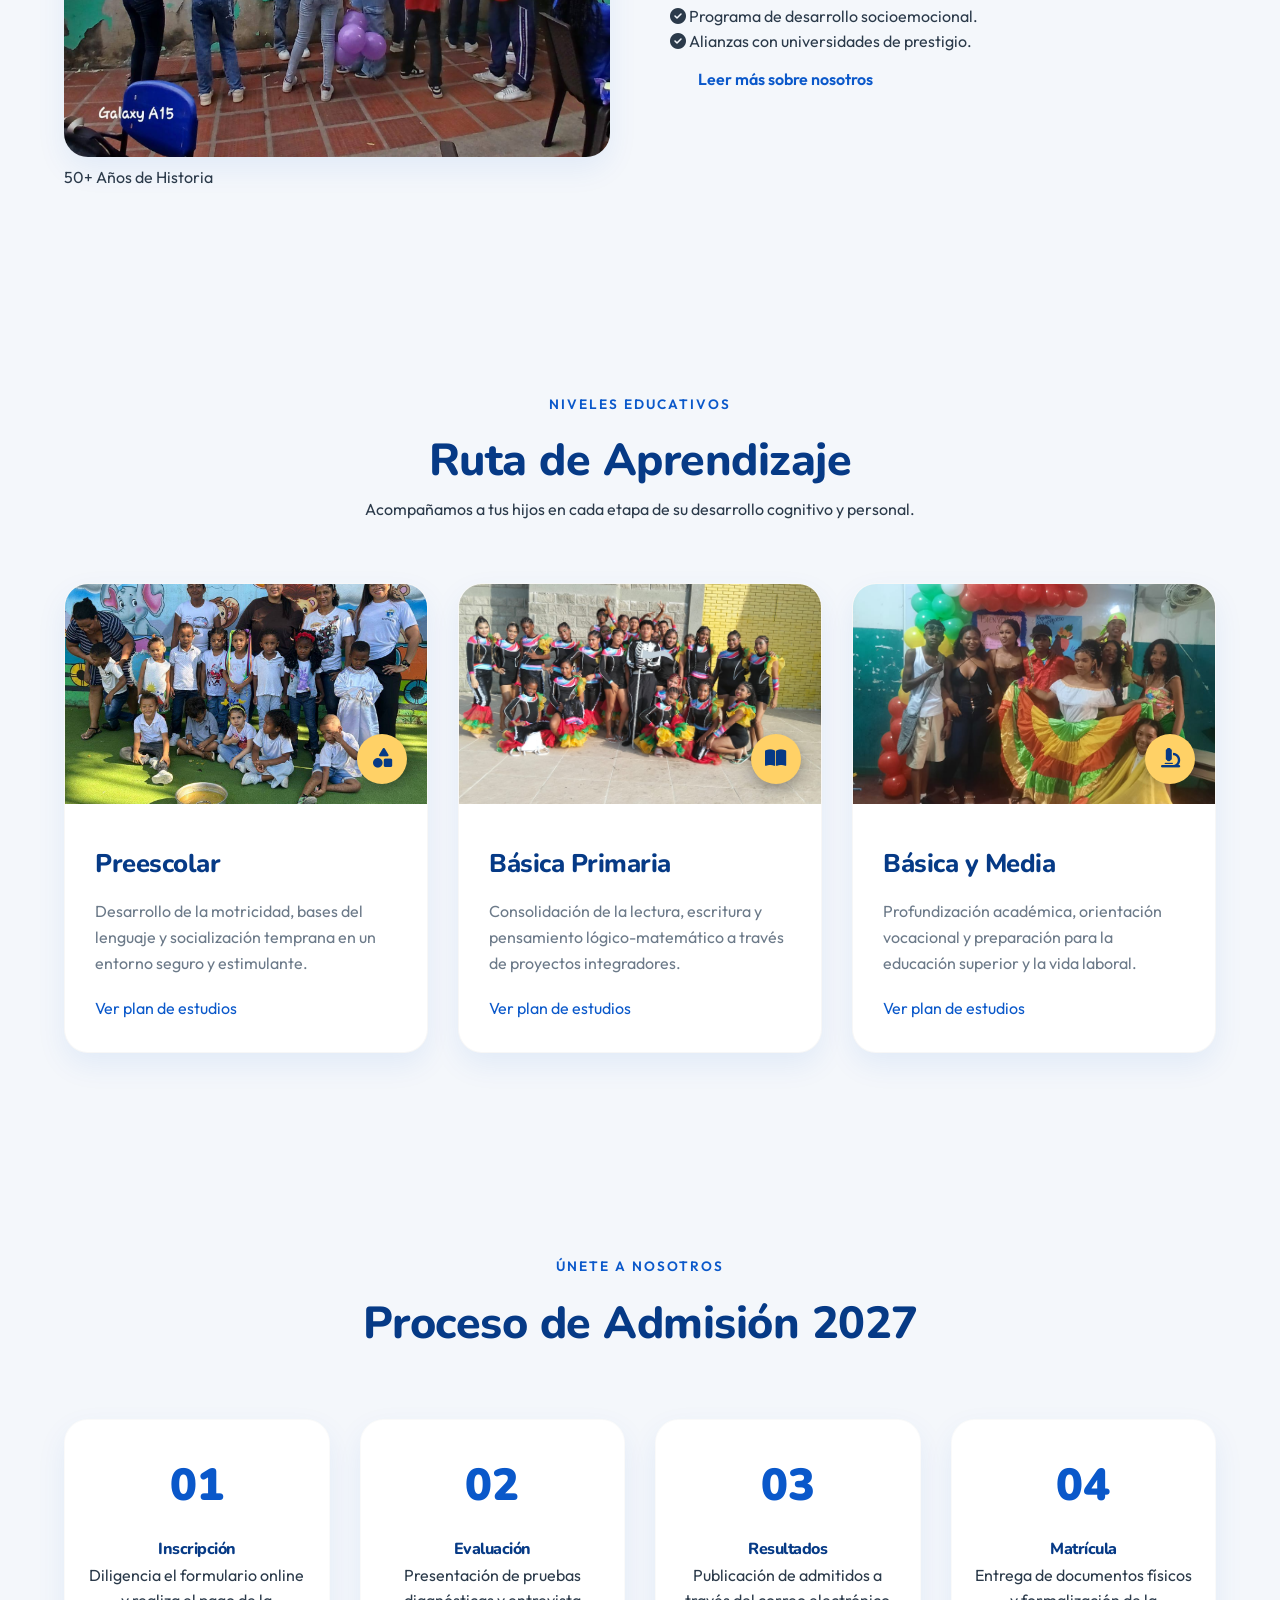
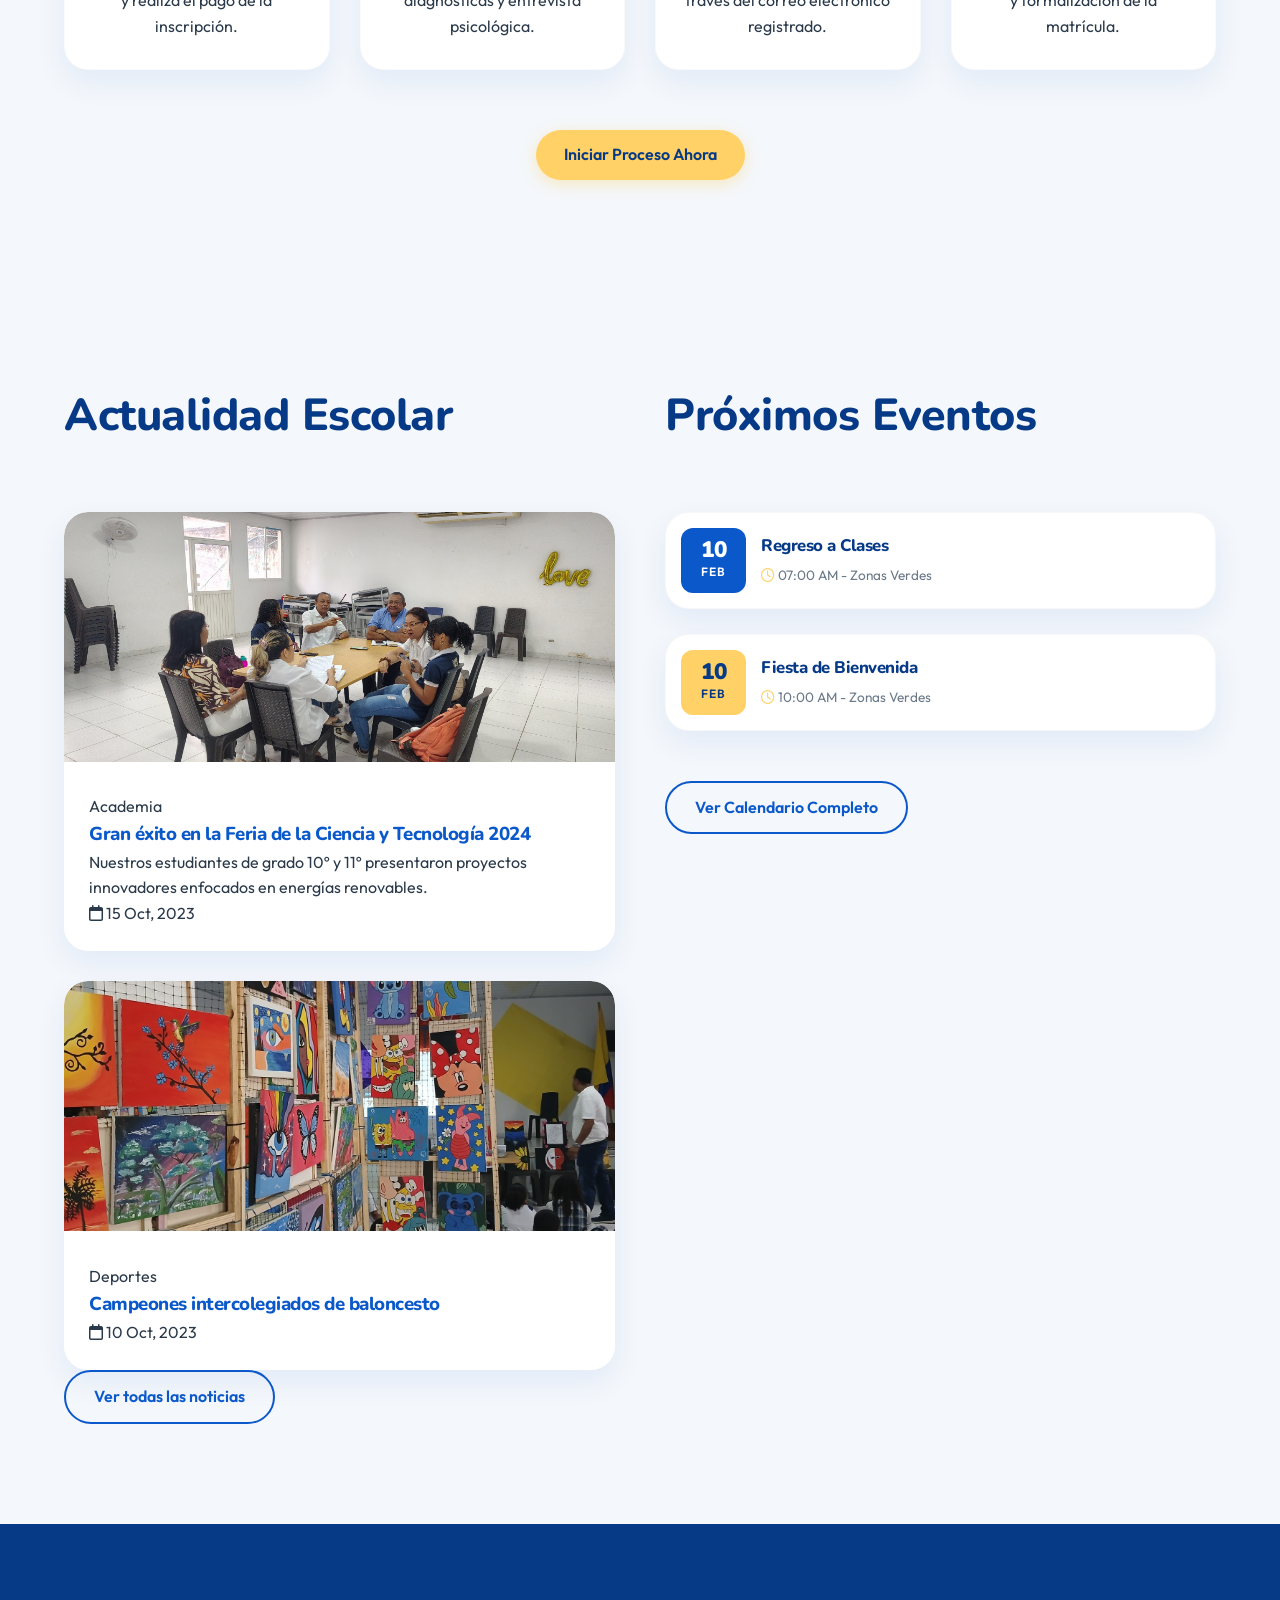
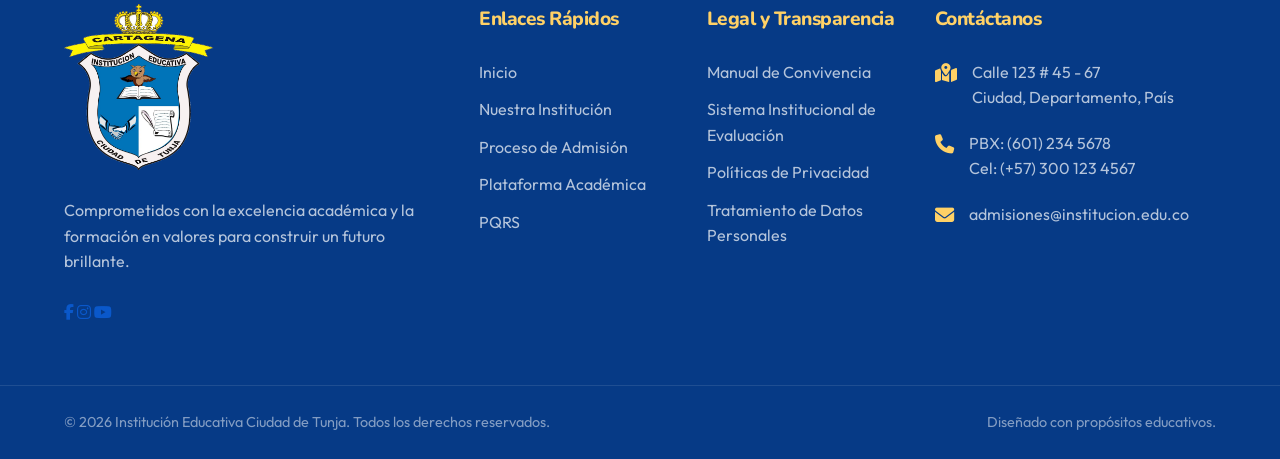
==== commit 1d791f43: "Add files via upload" ====
--- a/index.html
+++ b/index.html
@@ -10,7 +10,7 @@
     <link rel="preconnect" href="https://fonts.gstatic.com" crossorigin>
     <link rel="icon" type="image/png" href="assets/logo.png">
     
-    <link rel="stylesheet" href="css/normalize.css">
+    <link rel="stylesheet" href="css/calendario.css">
     <link rel="stylesheet" href="css/style.css">
     
     <link rel="stylesheet" href="https://cdnjs.cloudflare.com/ajax/libs/font-awesome/6.5.2/css/all.min.css">
@@ -169,7 +169,7 @@
                         <div class="academic-card__content">
                             <h3>Preescolar</h3>
                             <p>Desarrollo de la motricidad, bases del lenguaje y socialización temprana en un entorno seguro y estimulante.</p>
-                            <a href="/preescolar" class="link-arrow">Ver plan de estudios <i class="fa-solid fa-arrow-right"></i></a>
+                            <a href="javascript:void(0);" onclick="abrirModal('plan-preescolar')">Ver plan de estudios</a>
                         </div>
                     </article>
 
@@ -181,7 +181,7 @@
                         <div class="academic-card__content">
                             <h3>Básica Primaria</h3>
                             <p>Consolidación de la lectura, escritura y pensamiento lógico-matemático a través de proyectos integradores.</p>
-                            <a href="/primaria" class="link-arrow">Ver plan de estudios <i class="fa-solid fa-arrow-right"></i></a>
+                            <a href="javascript:void(0);" onclick="abrirModal('plan-primaria')">Ver plan de estudios</a>
                         </div>
                     </article>
 
@@ -193,7 +193,7 @@
                         <div class="academic-card__content">
                             <h3>Básica y Media</h3>
                             <p>Profundización académica, orientación vocacional y preparación para la educación superior y la vida laboral.</p>
-                            <a href="/bachillerato" class="link-arrow">Ver plan de estudios <i class="fa-solid fa-arrow-right"></i></a>
+                            <a href="javascript:void(0);" onclick="abrirModal('plan-media')">Ver plan de estudios</a>
                         </div>
                     </article>
                 </div>
@@ -268,48 +268,16 @@
                     </div>
 
                     <div class="events-column">
-                        <div class="section-header">
-                            <h2 class="section-title">Próximos Eventos</h2>
-                        </div>
-                        <div class="events-list">
-                            <div class="event-item">
-                                <div class="event-item__date">
-                                    <span class="day">25</span>
-                                    <span class="month">OCT</span>
-                                </div>
-                                <div class="event-item__info">
-                                    <h4 class="event-item__title"><a href="#">Entrega de Boletines 3er Periodo</a></h4>
-                                    <span class="event-item__time"><i class="fa-regular fa-clock"></i> 07:00 AM - 12:00 PM</span>
-                                    <span class="event-item__location"><i class="fa-solid fa-location-dot"></i> Coliseo Principal</span>
-                                </div>
-                            </div>
-                            
-                            <div class="event-item">
-                                <div class="event-item__date">
-                                    <span class="day">31</span>
-                                    <span class="month">OCT</span>
-                                </div>
-                                <div class="event-item__info">
-                                    <h4 class="event-item__title"><a href="#">Celebración Día de la Familia</a></h4>
-                                    <span class="event-item__time"><i class="fa-regular fa-clock"></i> 08:00 AM - 02:00 PM</span>
-                                    <span class="event-item__location"><i class="fa-solid fa-location-dot"></i> Zonas Verdes</span>
-                                </div>
-                            </div>
-
-                            <div class="event-item">
-                                <div class="event-item__date">
-                                    <span class="day">15</span>
-                                    <span class="month">NOV</span>
-                                </div>
-                                <div class="event-item__info">
-                                    <h4 class="event-item__title"><a href="#">Ceremonia de Grados 2024</a></h4>
-                                    <span class="event-item__time"><i class="fa-regular fa-clock"></i> 04:00 PM</span>
-                                    <span class="event-item__location"><i class="fa-solid fa-location-dot"></i> Auditorio Central</span>
-                                </div>
-                            </div>
-                        </div>
-                        <a href="calendario.html" class="btn btn--outline mt-4 w-100 text-center">Ver Calendario Completo</a>
-                    </div>
+                    <div class="section-header">
+                        <h2 class="section-title">Próximos Eventos</h2>
+                    </div>
+                    
+                    <div class="events-list" id="upcoming-events-list">
+                        <p style="padding: 20px; color: #666; font-style: italic;">Cargando eventos...</p>
+                    </div>
+
+                    <a href="calendario.html" class="btn btn--outline mt-4 w-100 text-center">Ver Calendario Completo</a>
+                </div>
 
                 </div>
             </div>
@@ -383,10 +351,66 @@
         </div>
     </footer>
 
+    <div id="modal-estudios" class="modal-overlay">
+        <div class="modal-content">
+            <span class="close-btn" onclick="cerrarModal()">&times;</span>
+            
+            <div id="plan-preescolar" class="plan-info" style="display: none;">
+                <div class="modal-header header--preescolar">
+                    <i class="fa-solid fa-shapes"></i>
+                    <h2>Plan de Estudios: Preescolar</h2>
+                    <p>Exploración, Juego y Creatividad</p>
+                </div>
+                <div class="modal-body">
+                    <div class="grid-areas">
+                        <div class="area-item"><span>🖍️</span> Dimensión Cognitiva</div>
+                        <div class="area-item"><span>🏃</span> Motricidad Fina/Gruesa</div>
+                        <div class="area-item"><span>🎨</span> Expresión Artística</div>
+                        <div class="area-item"><span>❤️</span> Socioafectividad</div>
+                    </div>
+                    <p class="modal-footer-text">Basado en los lineamientos pedagógicos de educación inicial.</p>
+                </div>
+            </div>
+
+            <div id="plan-primaria" class="plan-info" style="display: none;">
+                <div class="modal-header header--primaria">
+                    <i class="fa-solid fa-book-open"></i>
+                    <h2>Básica Primaria</h2>
+                    <p>Fundamentación y Excelencia Académica</p>
+                </div>
+                <div class="modal-body">
+                    <div class="grid-areas">
+                        <div class="area-item"><span>📝</span> Lenguaje y Matemáticas</div>
+                        <div class="area-item"><span>🌍</span> Ciencias y Sociales</div>
+                        <div class="area-item"><span>🇬🇧</span> Inglés Progresivo</div>
+                        <div class="area-item"><span>💻</span> Informática Básica</div>
+                    </div>
+                </div>
+            </div>
+
+            <div id="plan-media" class="plan-info" style="display: none;">
+                <div class="modal-header header--media">
+                    <i class="fa-solid fa-graduation-cap"></i>
+                    <h2>Básica y Media</h2>
+                    <p>Preparación Profesional y Saber 11</p>
+                </div>
+                <div class="modal-body">
+                    <div class="grid-areas">
+                        <div class="area-item"><span>🧪</span> Ciencias Avanzadas</div>
+                        <div class="area-item"><span>📐</span> Matemáticas Superior</div>
+                        <div class="area-item"><span>🏛️</span> Filosofía y Política</div>
+                        <div class="area-item"><span>🚀</span> Orientación Vocacional</div>
+                    </div>
+                </div>
+            </div>
+        </div>
+    </div>
+
     <script>
         // Script simple para mantener el año del footer actualizado
         document.getElementById('current-year').textContent = new Date().getFullYear();
     </script>
     <script src="js/main.js"></script>
+    <script src="js/eventos.js"></script>
 </body>
 </html>
--- a/css/calendario.css
+++ b/css/calendario.css
@@ -0,0 +1,385 @@
+/* =========================================================
+   ESTILOS ESPECÍFICOS: CALENDARIO ACADÉMICO
+   ========================================================= */
+
+.calendar-page {
+    padding-top: 140px; 
+    padding-bottom: 60px;
+}
+
+/* --- Banner de Título --- */
+.page-header {
+    background: transparent; /* Quitamos el fondo blanco */
+    padding: 80px 0 50px; /* Ajustamos los espacios para que respire */
+    text-align: center;
+    box-shadow: none; /* Adiós sombra */
+    border: none; /* Adiós borde */
+    margin-bottom: 10px;
+}
+
+/* Le damos más fuerza al subtítulo (el que dice Programación Escolar) */
+.section-subtitle {
+    color: var(--color-yellow); 
+    font-weight: 900;
+    font-size: 0.85rem;
+    letter-spacing: 3px;
+    text-transform: uppercase;
+    display: inline-block;
+    margin-bottom: 15px;
+}
+
+/* Hacemos el título principal un poco más grande e imponente */
+.page-title {
+    font-size: 4rem; 
+    color: var(--color-blue-dark);
+    margin-bottom: 20px;
+    line-height: 1.1;
+    letter-spacing: -1px; /* Junta un poquito las letras para un look más premium */
+}
+
+/* Oscurecemos un poquito la descripción para que se lea perfecto sin la caja blanca */
+.page-description {
+    font-size: 1.25rem;
+    color: #475569; /* Un gris un poco más oscuro y elegante */
+    max-width: 750px;
+    margin: 0 auto;
+    font-weight: 400;
+}
+
+.page-title {
+    font-size: 3.5rem;
+    color: var(--color-blue);
+    margin-bottom: 15px;
+}
+
+.page-description {
+    font-size: 1.2rem;
+    color: var(--color-text-muted);
+    max-width: 700px;
+    margin: 0 auto;
+    font-weight: 300;
+}
+
+/* --- Layout del Calendario (Grid Dividido) --- */
+.calendar-wrapper {
+    display: grid;
+    grid-template-columns: 1.2fr 1fr; /* Calendario un poco más ancho que la lista */
+    gap: 50px;
+    align-items: start;
+}
+
+/* =====================================
+   1. LA CUADRÍCULA (UI DEL CALENDARIO)
+   ===================================== */
+.calendar-grid-container {
+    background: var(--color-white);
+    padding: 40px;
+    border-radius: var(--radius-card);
+    box-shadow: var(--shadow-soft);
+    border: 1px solid rgba(0,0,0,0.03);
+}
+
+.calendar-header {
+    display: flex;
+    justify-content: space-between;
+    align-items: center;
+    margin-bottom: 30px;
+}
+
+.calendar-month {
+    font-size: 1.8rem;
+    color: var(--color-blue-dark);
+    margin: 0;
+}
+
+.calendar-btn {
+    background: rgba(10, 88, 202, 0.05);
+    border: none;
+    width: 40px;
+    height: 40px;
+    border-radius: 50%;
+    color: var(--color-blue);
+    cursor: pointer;
+    transition: var(--transition);
+    display: flex;
+    align-items: center;
+    justify-content: center;
+}
+
+.calendar-btn:hover {
+    background: var(--color-blue);
+    color: var(--color-white);
+}
+
+/* Días de la semana (Lunes, Martes...) */
+.calendar-weekdays {
+    display: grid;
+    grid-template-columns: repeat(7, 1fr);
+    text-align: center;
+    font-weight: 600;
+    color: var(--color-text-muted);
+    margin-bottom: 15px;
+    font-size: 0.9rem;
+}
+
+/* Los números de los días */
+.calendar-days {
+    display: grid;
+    grid-template-columns: repeat(7, 1fr);
+    gap: 8px;
+}
+
+.day {
+    aspect-ratio: 1; /* Para que sean cuadrados perfectos */
+    display: flex;
+    flex-direction: column;
+    align-items: center;
+    justify-content: center;
+    font-weight: 500;
+    color: var(--color-text-main);
+    border-radius: 12px;
+    cursor: pointer;
+    transition: var(--transition);
+    position: relative;
+    font-size: 1.1rem;
+}
+
+.day:hover {
+    background-color: var(--color-bg-light);
+    color: var(--color-blue);
+}
+
+.day.prev-month {
+    color: #cbd5e1;
+}
+
+/* --- ESTILOS DINÁMICOS DEL CALENDARIO (Día Hoy y Eventos) --- */
+
+/* --- RESET TOTAL PARA EL DÍA --- */
+#calendar-grid .day {
+    position: relative !important;
+    display: flex !important;
+    align-items: center !important;
+    justify-content: center !important;
+    height: 48px !important;
+    width: 48px !important;
+    margin: 0 auto !important;
+    padding: 0 !important; /* Quitamos cualquier padding que empuje los puntos */
+    overflow: visible !important;
+}
+
+/* --- FORZAR EL NÚMERO AL CENTRO --- */
+#calendar-grid .day span:not(.dot) {
+    display: block !important;
+    position: relative !important;
+    z-index: 5 !important;
+    margin: 0 !important;
+    padding: 0 !important;
+    line-height: 1 !important;
+    transform: translateY(-2px); /* Lo subimos un pelín manualmente */
+}
+
+/* --- FORZAR PUNTOS AL PISO (COORDENADAS ABSOLUTAS) --- */
+.dots-container {
+    position: absolute !important;
+    left: 0 !important;
+    right: 0 !important;
+    bottom: 6px !important; /* 🚨 Esto los clava al piso sí o sí */
+    display: flex !important;
+    justify-content: center !important;
+    gap: 3px !important;
+    width: 100% !important;
+    height: auto !important;
+    z-index: 10 !important;
+    pointer-events: none; /* Para que no estorben al hacer clic */
+}
+
+/* --- ESTILO DE LOS PUNTOS --- */
+.dot {
+    width: 5px !important;
+    height: 5px !important;
+    border-radius: 50% !important;
+    display: block !important;
+}
+
+.dot.blue { background-color: var(--color-blue) !important; }
+.dot.yellow { background-color: var(--color-yellow) !important; }
+
+/* --- DÍA DE HOY (FIJO) --- */
+.day.today {
+    background-color: var(--color-blue) !important;
+    color: white !important;
+}
+.day.today .dot { background-color: white !important; }
+
+/* Leyenda inferior */
+.calendar-legend {
+    display: flex;
+    gap: 20px;
+    margin-top: 30px;
+    padding-top: 20px;
+    border-top: 1px solid rgba(0,0,0,0.05);
+    font-size: 0.85rem;
+    color: var(--color-text-muted);
+}
+
+.legend-item {
+    display: flex;
+    align-items: center;
+    gap: 8px;
+}
+
+.dot--blue { background-color: var(--color-blue); width: 8px; height: 8px; border-radius: 50%; display: inline-block; }
+.dot--yellow { background-color: var(--color-yellow); width: 8px; height: 8px; border-radius: 50%; display: inline-block; }
+
+/* =====================================
+   2. LA LISTA DE EVENTOS (LADO DERECHO)
+   ===================================== */
+.calendar-events-list {
+    background: transparent;
+}
+
+.events-list-title {
+    font-size: 1.6rem;
+    color: var(--color-blue-dark);
+    margin-bottom: 25px;
+}
+
+.events-container {
+    display: flex;
+    flex-direction: column;
+    gap: 15px;
+}
+
+.event-card {
+    display: flex;
+    align-items: center;
+    background: var(--color-white);
+    padding: 15px;
+    border-radius: var(--radius-card);
+    box-shadow: var(--shadow-soft);
+    border: 1px solid rgba(0,0,0,0.03);
+    transition: var(--transition);
+    gap: 15px;
+}
+
+.event-card:hover {
+    transform: translateX(10px);
+    border-left: 4px solid var(--color-yellow);
+}
+
+/* Evento resaltado */
+.active-event {
+    border-left: 4px solid var(--color-blue);
+    background-color: #f8faff;
+}
+
+.event-card__date {
+    min-width: 65px;
+    height: 65px;
+    display: flex;
+    flex-direction: column;
+    justify-content: center;
+    align-items: center;
+    border-radius: 12px;
+    color: var(--color-white);
+}
+
+.event-card__date.blue { background-color: var(--color-blue); }
+.event-card__date.yellow { background-color: var(--color-yellow); color: var(--color-blue-dark); }
+
+.event-card__date .num-dia {
+    font-family: 'Nunito', sans-serif;
+    font-size: 1.4rem;
+    font-weight: 900;
+    line-height: 1;
+    color: inherit;
+}
+
+.event-card__date .month {
+    font-size: 0.75rem;
+    font-weight: 600;
+    letter-spacing: 1px;
+}
+
+.event-card__info h4 {
+    color: var(--color-blue-dark);
+    font-size: 1.05rem;
+    margin-bottom: 5px;
+}
+
+.event-card__info p {
+    font-size: 0.85rem;
+    color: var(--color-text-muted);
+    margin: 0;
+}
+
+.event-card__info p i {
+    color: var(--color-yellow);
+}
+
+/* --- RESPONSIVE --- */
+@media (max-width: 992px) {
+    .calendar-wrapper {
+        grid-template-columns: 1fr; /* Pasa a una sola columna */
+    }
+}
+
+@media (max-width: 768px) {
+    .calendar-grid-container {
+        padding: 20px;
+    }
+    .calendar-days .day {
+        font-size: 0.9rem;
+    }
+}
+/* --- ESTILOS DINÁMICOS DEL CALENDARIO --- */
+
+/* El día de HOY (Círculo azul) */
+.day.today {
+    background-color: var(--color-blue);
+    color: white !important;
+    border-radius: 50%;
+    font-weight: bold;
+    box-shadow: 0 4px 10px rgba(0, 86, 210, 0.3); /* Un brillito elegante */
+}
+
+/* Día que tiene un evento (Punto amarillo abajo) */
+.day.has-event {
+    position: relative;
+    font-weight: 800;
+}
+
+.day.has-event::after {
+    content: '';
+    position: absolute;
+    bottom: 2px;
+    left: 50%;
+    transform: translateX(-50%);
+    width: 6px;
+    height: 6px;
+    background-color: var(--color-yellow);
+    border-radius: 50%;
+}
+/* =========================================================
+   ARREGLO DE LA CUADRÍCULA DEL CALENDARIO (GRID)
+   ========================================================= */
+
+#calendar-grid {
+    display: grid;
+    grid-template-columns: repeat(7, 1fr); /* 🚨 LA MAGIA: 7 columnas exactas */
+    gap: 10px; /* Espacio entre los números para que respiren */
+    padding: 10px 0;
+}
+
+/* Ajuste individual para cada celda de día */
+#calendar-grid div {
+    display: flex;
+    justify-content: center;
+    align-items: center;
+    height: 45px; /* Alto del número */
+    width: 45px; /* Ancho del número */
+    margin: 0 auto; /* Para que quede perfectamente centrado en su columna */
+    font-size: 1rem;
+    cursor: pointer;
+}
--- a/css/style.css
+++ b/css/style.css
@@ -194,38 +194,50 @@
     text-transform: uppercase;
 }
 
+/* =========================================================
+   NAVEGACIÓN: ESTRUCTURA Y EFECTO DE SUBRAYADO
+   ========================================================= */
+
 .navbar__menu {
-    display: flex;
+    display: flex;         /* 🚨 Mantiene los enlaces en fila */
     align-items: center;
     gap: 30px;
+    list-style: none;      /* Quita los puntitos por si acaso */
+    margin: 0;
+    padding: 0;
 }
 
 .navbar__link {
     font-weight: 500;
     color: var(--color-text-main);
-    position: relative;
+    position: relative;    /* 🚨 Necesario para que la raya sepa dónde ubicarse */
     padding: 5px 0;
-}
-
-/* Animación de subrayado minimalista */
+    text-decoration: none;
+    transition: color 0.3s ease; /* Transición suave para el texto */
+}
+
+/* Animación de subrayado (La rayita azul) */
 .navbar__link::after {
     content: '';
     position: absolute;
-    bottom: 0;
+    bottom: -2px;          /* Un poquito más abajo del texto */
     left: 0;
-    width: 0;
-    height: 2px;
+    width: 0;              /* Empieza en cero para la animación */
+    height: 3px;           /* 🚨 Un pelín más gruesa para que se note el azul pro */
     background-color: var(--color-blue);
-    transition: var(--transition);
+    transition: width 0.3s ease; /* 🚨 LA MAGIA: Hace que deslice */
     border-radius: 2px;
 }
 
+/* Estado al pasar el mouse O cuando la página está ACTIVA */
 .navbar__link:hover::after,
 .navbar__link.active::after {
-    width: 100%;
-}
-
-.navbar__link:hover {
+    width: 100%;           /* La raya se estira al máximo */
+}
+
+/* El texto también cambia a azul cuando está activo o hover */
+.navbar__link:hover,
+.navbar__link.active {
     color: var(--color-blue);
 }
 
@@ -913,78 +925,8 @@
 }
 
 /* 3. Diseño Premium para las tarjetas de los Eventos */
-.event-item {
-    display: flex;
-    align-items: center;
-    background: var(--color-white);
-    padding: 20px;
-    border-radius: var(--radius-card);
-    margin-bottom: 20px;
-    box-shadow: var(--shadow-soft);
-    transition: var(--transition);
-    border: 1px solid rgba(0,0,0,0.03);
-    gap: 20px; /* Separación perfecta entre la fecha y el texto */
-}
-
-/* Efecto dinámico al pasar el cursor sobre un evento */
-.event-item:hover {
-    transform: translateX(10px); /* Se desplaza suavemente a la derecha */
-    box-shadow: var(--shadow-hover);
-    border-left: 4px solid var(--color-yellow); /* Agrega una línea amarilla de acento */
-}
-
-/* El cuadrito de la fecha (Calendario) */
-.event-item__date {
-    background-color: var(--color-blue);
-    color: var(--color-white);
-    min-width: 80px;
-    height: 80px;
-    display: flex;
-    flex-direction: column;
-    justify-content: center;
-    align-items: center;
-    border-radius: 16px;
-}
-
-.event-item__date .day {
-    font-family: 'Nunito', sans-serif;
-    font-size: 1.8rem;
-    font-weight: 900;
-    line-height: 1;
-}
-
-.event-item__date .month {
-    font-size: 0.85rem;
-    font-weight: 600;
-    letter-spacing: 1px;
-}
-
-/* La información del evento (Títulos e iconos) */
-.event-item__info {
-    display: flex;
-    flex-direction: column;
-    gap: 6px;
-}
-
-.event-item__title a {
-    color: var(--color-blue-dark);
-    font-size: 1.1rem;
-    font-weight: 700;
-}
-
-.event-item__title a:hover {
-    color: var(--color-blue);
-}
-
-.event-item__time, .event-item__location {
-    font-size: 0.85rem;
-    color: var(--color-text-muted);
-}
-
-.event-item__time i, .event-item__location i {
-    color: var(--color-yellow);
-    width: 18px; /* Fija un ancho para que los textos queden alineados */
-}
+/* Libre por ahora */
+
 /* =========================================================
    17. EXPERIENCIA INTERACTIVA PRO (Efectos Next-Gen)
    ========================================================= */
@@ -1074,6 +1016,147 @@
     transform: none !important;
     opacity: 1 !important;
 }
+/* 🚨 SEPARACIÓN DE TARJETAS EN EL INDEX */
+#upcoming-events-list {
+    display: flex !important;
+    flex-direction: column !important;
+    gap: 25px !important; /* Espacio real entre una tarjeta y otra */
+    margin-top: 20px !important;
+    margin-bottom: 30px !important;
+}
+
+#upcoming-events-list .event-item {
+    margin-bottom: 0 !important; /* El gap ya hace el trabajo */
+    display: flex !important;
+    align-items: center !important;
+    background: white !important;
+    border-radius: 18px !important;
+    padding: 20px !important;
+    box-shadow: 0 10px 25px rgba(0,0,0,0.05) !important; /* Sombra más suave y premium */
+    border: 1px solid rgba(0,0,0,0.02) !important;
+    transition: transform 0.3s ease !important;
+}
+
+/* Espacio extra para el botón de "Ver Calendario" */
+.events-column .btn--outline {
+    margin-top: 20px !important;
+}
+/* =========================================================
+   ESTILOS MODAL: ESTÉTICA MEJORADA
+   ========================================================= */
+
+.modal-overlay {
+    display: none;
+    position: fixed;
+    top: 0; left: 0;
+    width: 100%; height: 100%;
+    background: rgba(0, 18, 41, 0.85); /* Azul muy profundo */
+    backdrop-filter: blur(8px);
+    z-index: 10000;
+    align-items: center;
+    justify-content: center;
+}
+
+.modal-content {
+    background: white;
+    width: 95%;
+    max-width: 550px;
+    border-radius: 25px;
+    overflow: hidden; /* Para que el header no se salga de las esquinas */
+    position: relative;
+    box-shadow: 0 25px 50px rgba(0,0,0,0.4);
+}
+
+/* Headers por color */
+.modal-header {
+    padding: 40px 20px;
+    text-align: center;
+    color: white;
+}
+
+.header--preescolar { background: linear-gradient(135deg, #ff9f43, #ff6b6b); }
+.header--primaria { background: linear-gradient(135deg, #2e86de, #002b5c); }
+.header--media { background: linear-gradient(135deg, #f1c40f, #d35400); }
+
+.modal-header i { font-size: 3rem; margin-bottom: 15px; opacity: 0.9; }
+.modal-header h2 { font-size: 1.8rem; margin: 0; font-weight: 700; }
+.modal-header p { margin: 5px 0 0; opacity: 0.8; font-size: 1rem; }
+
+/* Cuerpo del Modal */
+.modal-body { padding: 30px; }
+
+.grid-areas {
+    display: grid;
+    grid-template-columns: 1fr 1fr;
+    gap: 15px;
+    margin-bottom: 20px;
+}
+
+.area-item {
+    background: #f1f5f9;
+    padding: 15px;
+    border-radius: 12px;
+    font-size: 0.95rem;
+    font-weight: 600;
+    color: #1e293b;
+    display: flex;
+    align-items: center;
+    transition: transform 0.2s;
+}
+
+.area-item:hover { transform: translateY(-3px); background: #e2e8f0; }
+
+.area-item span { font-size: 1.3rem; margin-right: 10px; }
+
+.modal-footer-text {
+    text-align: center;
+    font-size: 0.85rem;
+    color: #64748b;
+    font-style: italic;
+}
+
+/* Botón cerrar */
+.close-btn {
+    position: absolute;
+    top: 15px; right: 20px;
+    color: white;
+    font-size: 2rem;
+    cursor: pointer;
+    z-index: 10;
+    transition: transform 0.3s;
+}
+.close-btn:hover { transform: rotate(90deg); }
+
+/* --- ANIMACIÓN DE ENTRADA --- */
+.modal-content.abriendo {
+    animation: entrarSuave 0.5s cubic-bezier(0.175, 0.885, 0.32, 1.275) forwards;
+}
+
+/* --- ANIMACIÓN DE CIERRE --- */
+.modal-content.cerrando {
+    animation: salirSuave 0.4s cubic-bezier(0.6, -0.28, 0.735, 0.045) forwards;
+}
+
+@keyframes entrarSuave {
+    from { opacity: 0; transform: scale(0.8) translateY(-30px); }
+    to { opacity: 1; transform: scale(1) translateY(0); }
+}
+
+@keyframes salirSuave {
+    from { opacity: 1; transform: scale(1) translateY(0); }
+    to { opacity: 0; transform: scale(0.5) translateY(50px); } /* Se encoge y cae */
+}
+
+/* Animación extra para el fondo oscuro */
+.modal-overlay.desvanecer {
+    animation: desaparecerFondo 0.4s ease-in forwards;
+}
+
+@keyframes desaparecerFondo {
+    from { opacity: 1; }
+    to { opacity: 0; }
+}
+
 /* =========================================================
    MENÚ HAMBURGUESA Y AJUSTES MÓVILES
    ========================================================= */
@@ -1193,4 +1276,4 @@
         margin: 0;              /* Quitamos márgenes viejos que estorben */
         justify-content: center; /* Centra el texto y el icono adentro */
     }
-}+}
